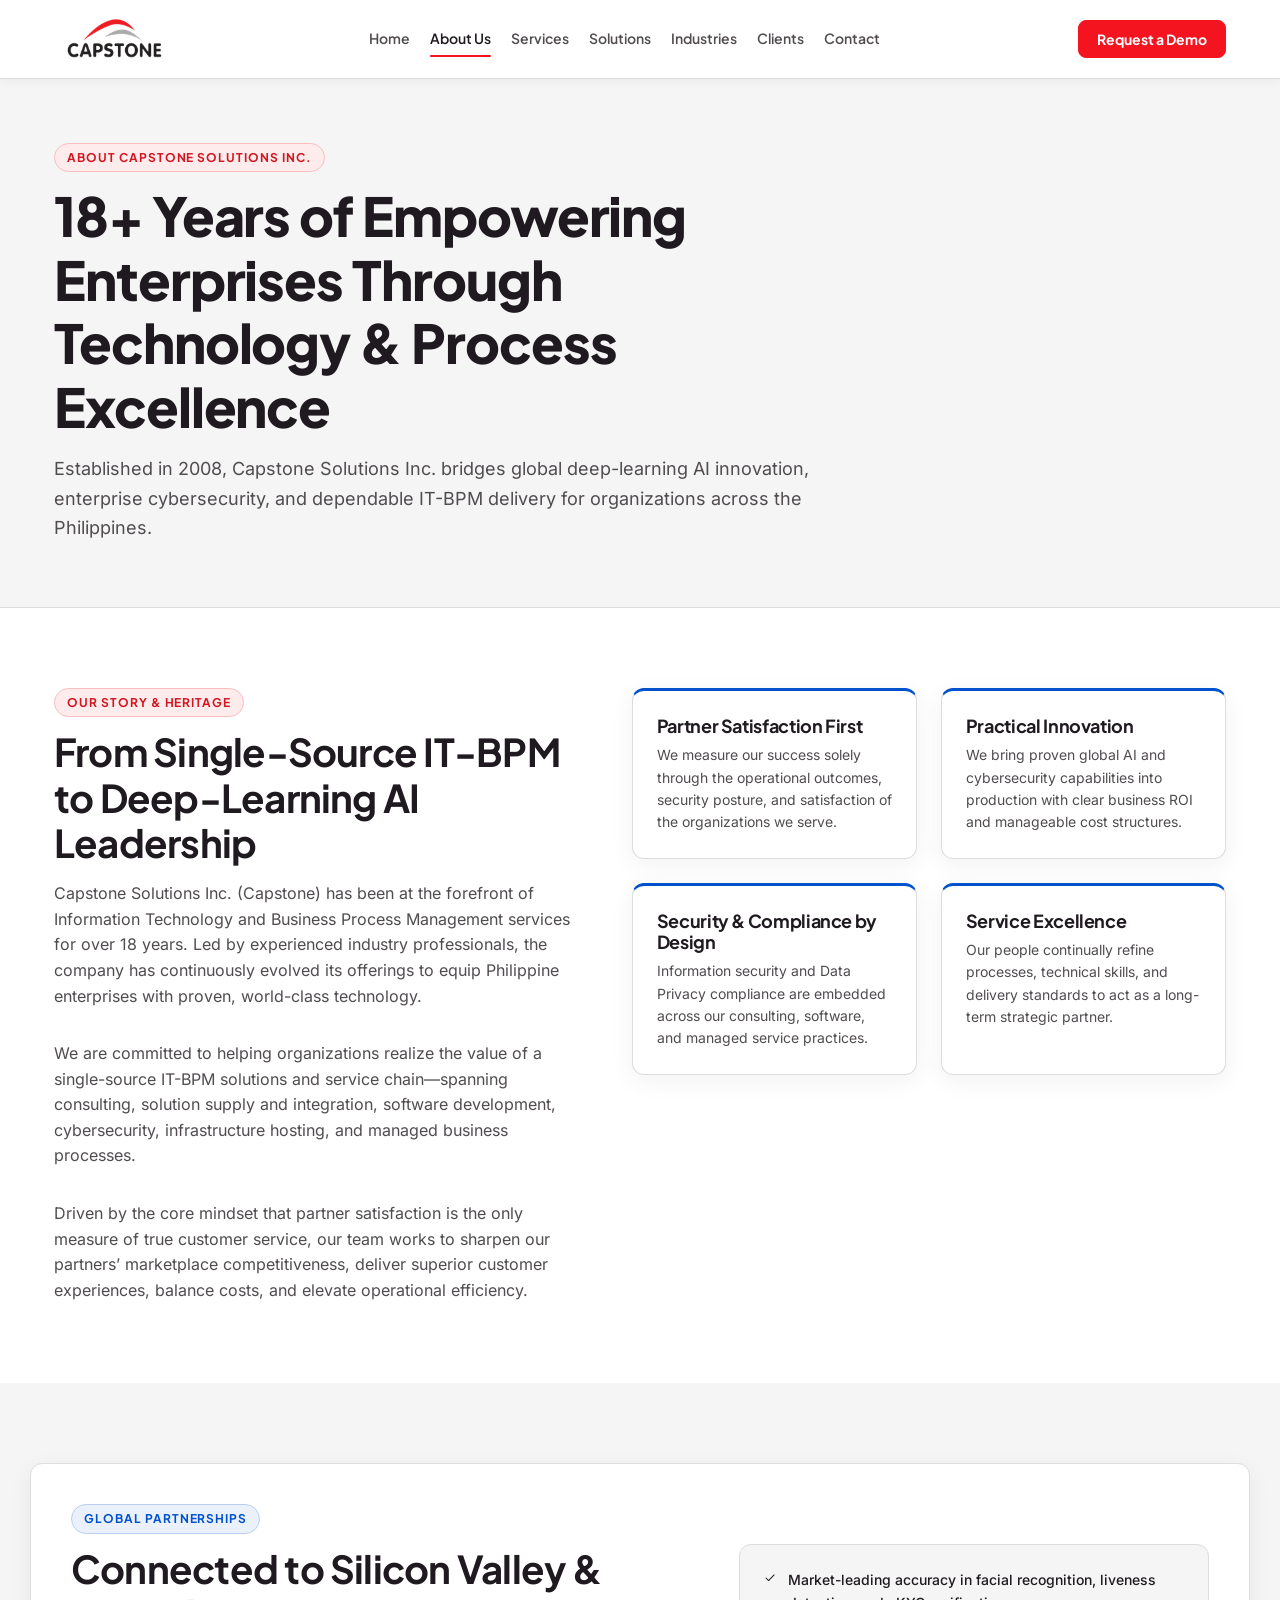
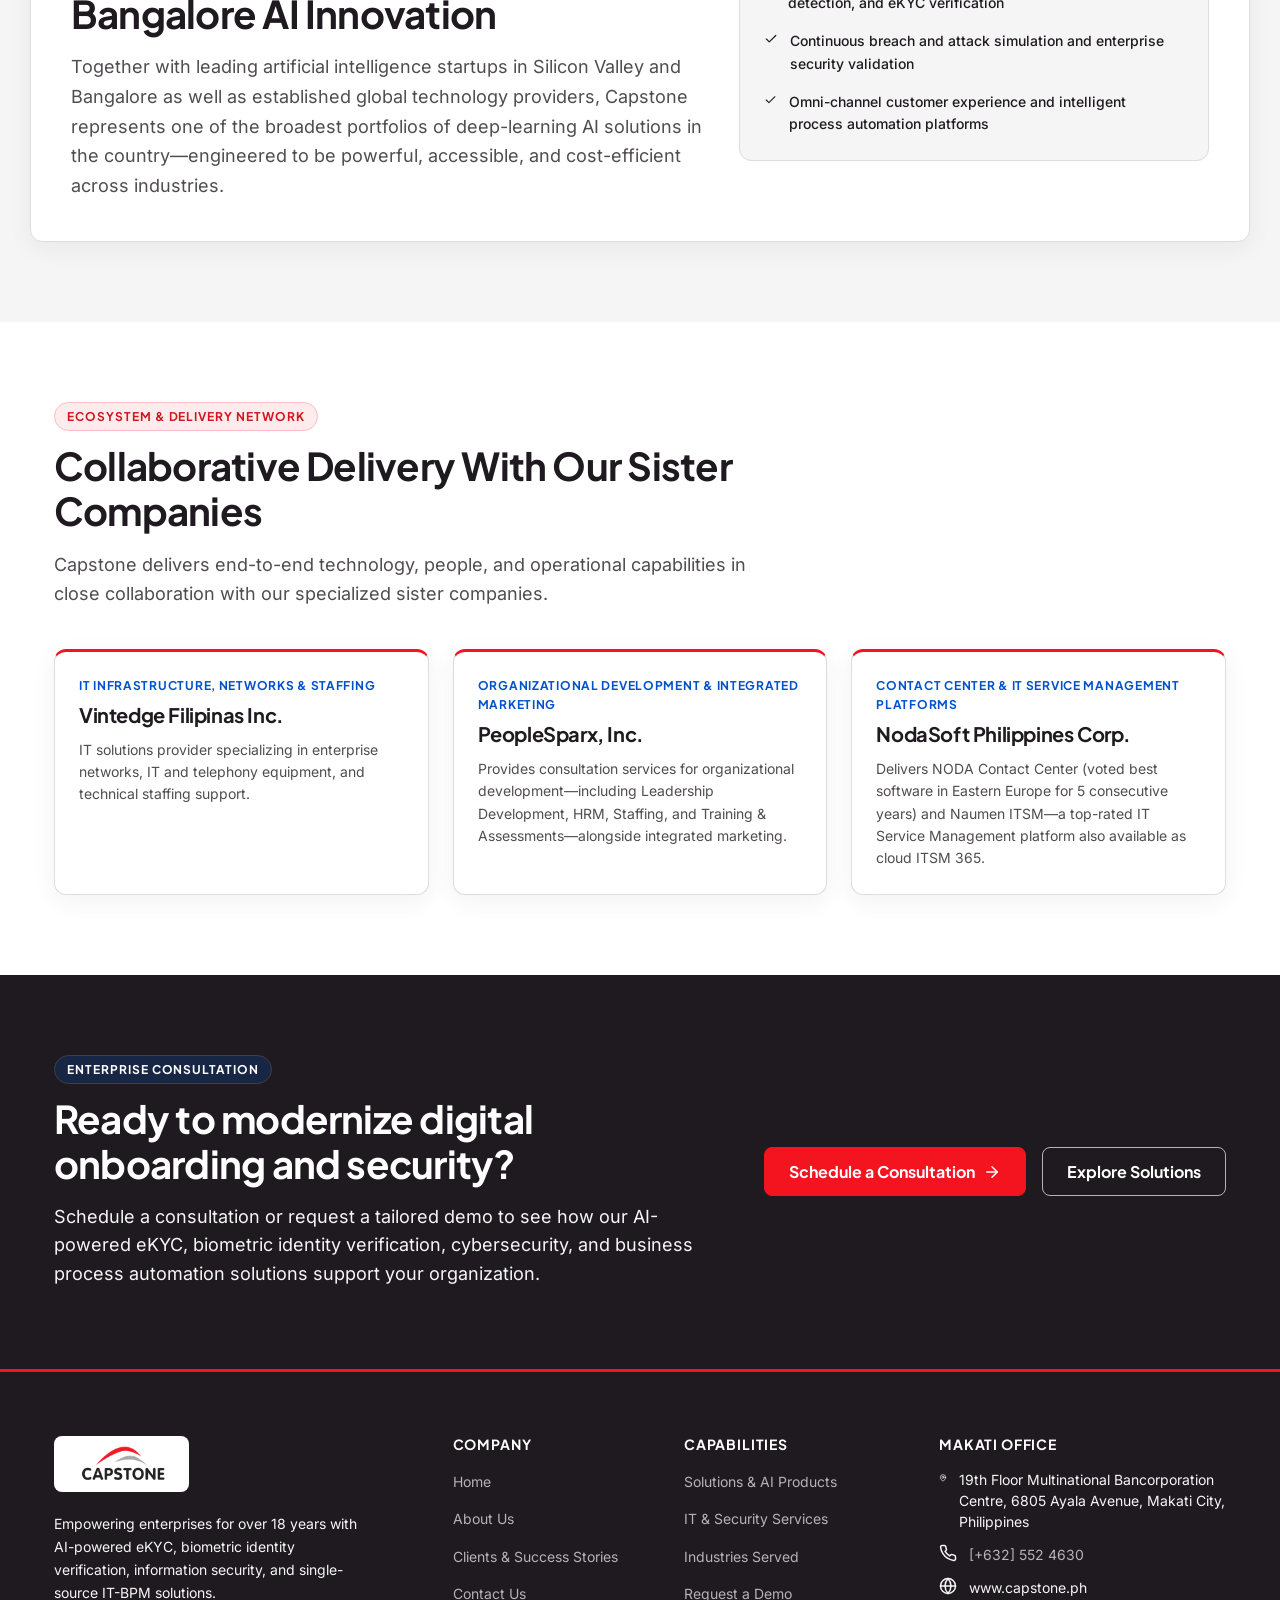
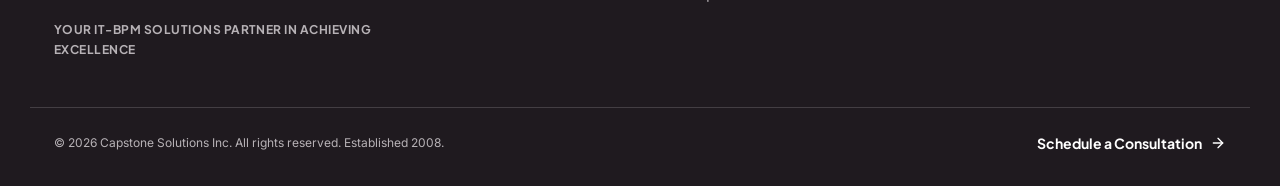
==== about/index.html @ 907134a8 "Deploy capstone.ph (2026-11-14 07:34:49 UTC)" ====
<!DOCTYPE html><html lang="en" data-astro-cid-37fxchfa> <head><meta charset="UTF-8"><meta name="viewport" content="width=device-width, initial-scale=1"><title>About Us | Capstone Solutions Inc.</title><meta name="description" content="Learn about Capstone Solutions Inc. — established in 2008, delivering AI-powered solutions, cybersecurity, and single-source IT-BPM services with our global and sister-company ecosystem."><link rel="canonical" href="https://capstone.ph/about/"><link rel="icon" type="image/svg+xml" href="/favicon.svg"><meta property="og:type" content="website"><meta property="og:site_name" content="Capstone Solutions Inc."><meta property="og:title" content="About Us | Capstone Solutions Inc."><meta property="og:description" content="Learn about Capstone Solutions Inc. — established in 2008, delivering AI-powered solutions, cybersecurity, and single-source IT-BPM services with our global and sister-company ecosystem."><meta property="og:url" content="https://capstone.ph/about/"><meta name="twitter:card" content="summary"><meta name="twitter:title" content="About Us | Capstone Solutions Inc."><meta name="twitter:description" content="Learn about Capstone Solutions Inc. — established in 2008, delivering AI-powered solutions, cybersecurity, and single-source IT-BPM services with our global and sister-company ecosystem."><link rel="stylesheet" href="/_astro/about.B1NL65CS.css">
<style>.page-header[data-astro-cid-wu5dj4rx]{padding-block:var(--space-12) var(--space-12);border-bottom:1px solid var(--color-border-subtle)}@media(min-width:1024px){.page-header[data-astro-cid-wu5dj4rx]{padding-block:var(--space-16)}}.page-header__inner[data-astro-cid-wu5dj4rx]{max-width:48rem}.page-header__title[data-astro-cid-wu5dj4rx]{font-size:var(--text-4xl);font-weight:800;margin-bottom:var(--space-4)}.page-header__subtitle[data-astro-cid-wu5dj4rx]{font-size:var(--text-lg);line-height:1.65;color:var(--color-text-secondary)}
.cta-banner__inner[data-astro-cid-3dyr47cn]{display:flex;flex-direction:column;gap:var(--space-8);align-items:flex-start;justify-content:space-between}@media(min-width:960px){.cta-banner__inner[data-astro-cid-3dyr47cn]{flex-direction:row;align-items:center}}.cta-banner__copy[data-astro-cid-3dyr47cn]{max-width:40rem}.cta-banner__desc[data-astro-cid-3dyr47cn]{font-size:var(--text-lg);line-height:1.6}.cta-banner__actions[data-astro-cid-3dyr47cn]{display:flex;flex-wrap:wrap;gap:var(--space-4);flex-shrink:0}
.story-grid[data-astro-cid-kh7btl4r]{display:grid;gap:var(--space-10);grid-template-columns:repeat(1,minmax(0,1fr));align-items:start}@media(min-width:1024px){.story-grid[data-astro-cid-kh7btl4r]{grid-template-columns:.95fr 1.05fr}}.story-paragraphs[data-astro-cid-kh7btl4r]{display:flex;flex-direction:column;gap:var(--space-4)}.value-title[data-astro-cid-kh7btl4r]{font-size:var(--text-lg);margin-bottom:var(--space-2)}.value-desc[data-astro-cid-kh7btl4r]{font-size:var(--text-sm)}.ecosystem-box[data-astro-cid-kh7btl4r]{display:grid;gap:var(--space-8);padding:var(--space-8);grid-template-columns:repeat(1,minmax(0,1fr));align-items:center}@media(min-width:960px){.ecosystem-box[data-astro-cid-kh7btl4r]{grid-template-columns:1.15fr .85fr;padding:var(--space-10)}}.ecosystem-list[data-astro-cid-kh7btl4r]{display:flex;flex-direction:column;gap:var(--space-4);background-color:var(--color-bg-section-alt);padding:var(--space-6);border-radius:var(--radius-lg);border:1px solid var(--color-border-subtle)}.ecosystem-list__item[data-astro-cid-kh7btl4r]{display:flex;align-items:flex-start;gap:var(--space-3);font-size:var(--text-sm);font-weight:500;color:var(--color-text-primary)}.ecosystem-list__icon[data-astro-cid-kh7btl4r]{flex-shrink:0;margin-top:2px;color:var(--color-accent-tech)}.sister-focus[data-astro-cid-kh7btl4r]{font-family:var(--font-display);font-size:var(--text-xs);font-weight:700;text-transform:uppercase;letter-spacing:.06em;color:var(--color-accent-tech);margin-bottom:var(--space-2)}.sister-name[data-astro-cid-kh7btl4r]{font-size:var(--text-xl);margin-bottom:var(--space-3)}.sister-desc[data-astro-cid-kh7btl4r]{font-size:var(--text-sm)}
</style></head> <body data-astro-cid-37fxchfa> <a href="#main-content" class="skip-link" data-astro-cid-37fxchfa>Skip to main content</a> <header class="site-header" data-astro-cid-3ef6ksr2> <div class="container site-header__inner" data-astro-cid-3ef6ksr2> <a href="/" class="site-header__brand" aria-label="Capstone Solutions Inc." data-astro-cid-3ef6ksr2> <img src="/_astro/capstone-logo.mWWDbuo2_Z1R6G24.webp" alt="Capstone Solutions Inc." loading="eager" data-astro-cid-3ef6ksr2="true" decoding="async" fetchpriority="auto" width="176" height="69" class="site-header__logo"> </a> <nav class="site-nav" aria-label="Primary navigation" data-astro-cid-3ef6ksr2> <ul class="site-nav__list" data-astro-cid-3ef6ksr2> <li data-astro-cid-3ef6ksr2> <a href="/" class="site-nav__link" data-astro-cid-3ef6ksr2> Home </a> </li><li data-astro-cid-3ef6ksr2> <a href="/about" class="site-nav__link is-active" aria-current="page" data-astro-cid-3ef6ksr2> About Us </a> </li><li data-astro-cid-3ef6ksr2> <a href="/services" class="site-nav__link" data-astro-cid-3ef6ksr2> Services </a> </li><li data-astro-cid-3ef6ksr2> <a href="/solutions" class="site-nav__link" data-astro-cid-3ef6ksr2> Solutions </a> </li><li data-astro-cid-3ef6ksr2> <a href="/industries" class="site-nav__link" data-astro-cid-3ef6ksr2> Industries </a> </li><li data-astro-cid-3ef6ksr2> <a href="/clients" class="site-nav__link" data-astro-cid-3ef6ksr2> Clients </a> </li><li data-astro-cid-3ef6ksr2> <a href="/contact" class="site-nav__link" data-astro-cid-3ef6ksr2> Contact </a> </li> </ul> </nav> <div class="site-header__actions" data-astro-cid-3ef6ksr2> <a href="/contact" class="btn btn--primary btn--sm" data-astro-cid-3ef6ksr2> Request a Demo </a> <button type="button" class="mobile-toggle" aria-label="Open navigation menu" aria-expanded="false" aria-controls="mobile-nav-drawer" data-mobile-toggle data-astro-cid-3ef6ksr2> <svg width="24" height="24" viewBox="0 0 24 24" fill="none" stroke="currentColor" stroke-width="2" stroke-linecap="round" stroke-linejoin="round" class aria-hidden="true">            <path d="M4 6h16"></path> <path d="M4 12h16"></path> <path d="M4 18h16"></path>   </svg> </button> </div> </div> <div id="mobile-nav-drawer" class="mobile-drawer" hidden data-mobile-drawer data-astro-cid-3ef6ksr2> <div class="container mobile-drawer__inner" data-astro-cid-3ef6ksr2> <nav aria-label="Mobile navigation" data-astro-cid-3ef6ksr2> <ul class="mobile-drawer__list" data-astro-cid-3ef6ksr2> <li data-astro-cid-3ef6ksr2> <a href="/" class="mobile-drawer__link" data-astro-cid-3ef6ksr2> Home </a> </li><li data-astro-cid-3ef6ksr2> <a href="/about" class="mobile-drawer__link is-active" aria-current="page" data-astro-cid-3ef6ksr2> About Us </a> </li><li data-astro-cid-3ef6ksr2> <a href="/services" class="mobile-drawer__link" data-astro-cid-3ef6ksr2> Services </a> </li><li data-astro-cid-3ef6ksr2> <a href="/solutions" class="mobile-drawer__link" data-astro-cid-3ef6ksr2> Solutions </a> </li><li data-astro-cid-3ef6ksr2> <a href="/industries" class="mobile-drawer__link" data-astro-cid-3ef6ksr2> Industries </a> </li><li data-astro-cid-3ef6ksr2> <a href="/clients" class="mobile-drawer__link" data-astro-cid-3ef6ksr2> Clients </a> </li><li data-astro-cid-3ef6ksr2> <a href="/contact" class="mobile-drawer__link" data-astro-cid-3ef6ksr2> Contact </a> </li> </ul> </nav> <div class="mobile-drawer__cta" data-astro-cid-3ef6ksr2> <a href="/contact" class="btn btn--primary" data-astro-cid-3ef6ksr2> Schedule a Consultation </a> </div> </div> </div> </header> <script type="module">const e=document.querySelector("[data-mobile-toggle]"),t=document.querySelector("[data-mobile-drawer]");if(e instanceof HTMLButtonElement&&t instanceof HTMLElement){const a=()=>{t.hidden=!0,e.setAttribute("aria-expanded","false"),e.setAttribute("aria-label","Open navigation menu")};e.addEventListener("click",()=>{e.getAttribute("aria-expanded")==="true"?a():(t.hidden=!1,e.setAttribute("aria-expanded","true"),e.setAttribute("aria-label","Close navigation menu"))}),document.addEventListener("keydown",n=>{n.key==="Escape"&&e.getAttribute("aria-expanded")==="true"&&(a(),e.focus())})}</script>  <main id="main-content" data-astro-cid-37fxchfa>  <section class="page-header section--alt" data-astro-cid-wu5dj4rx> <div class="container" data-astro-cid-wu5dj4rx> <div class="page-header__inner" data-astro-cid-wu5dj4rx> <span class="eyebrow eyebrow--brand" data-astro-cid-wu5dj4rx> About Capstone Solutions Inc. </span> <h1 class="page-header__title" data-astro-cid-wu5dj4rx>18+ Years of Empowering Enterprises Through Technology &amp; Process Excellence</h1> <p class="page-header__subtitle" data-astro-cid-wu5dj4rx>Established in 2008, Capstone Solutions Inc. bridges global deep-learning AI innovation, enterprise cybersecurity, and dependable IT-BPM delivery for organizations across the Philippines.</p> </div> </div> </section>  <section class="section" data-astro-cid-kh7btl4r> <div class="container story-grid" data-astro-cid-kh7btl4r> <div data-astro-cid-kh7btl4r> <span class="eyebrow eyebrow--brand" data-astro-cid-kh7btl4r>Our Story &amp; Heritage</span> <h2 class="section-title" data-astro-cid-kh7btl4r>From Single-Source IT-BPM to Deep-Learning AI Leadership</h2> <div class="story-paragraphs" data-astro-cid-kh7btl4r> <p data-astro-cid-kh7btl4r>Capstone Solutions Inc. (Capstone) has been at the forefront of Information Technology and Business Process Management services for over 18 years. Led by experienced industry professionals, the company has continuously evolved its offerings to equip Philippine enterprises with proven, world-class technology.</p><p data-astro-cid-kh7btl4r>We are committed to helping organizations realize the value of a single-source IT-BPM solutions and service chain—spanning consulting, solution supply and integration, software development, cybersecurity, infrastructure hosting, and managed business processes.</p><p data-astro-cid-kh7btl4r>Driven by the core mindset that partner satisfaction is the only measure of true customer service, our team works to sharpen our partners’ marketplace competitiveness, deliver superior customer experiences, balance costs, and elevate operational efficiency.</p> </div> </div> <div class="grid grid--2" data-astro-cid-kh7btl4r> <article class="card card--accent-tech" data-astro-cid-kh7btl4r> <h3 class="value-title" data-astro-cid-kh7btl4r>Partner Satisfaction First</h3> <p class="value-desc" data-astro-cid-kh7btl4r>We measure our success solely through the operational outcomes, security posture, and satisfaction of the organizations we serve.</p> </article><article class="card card--accent-tech" data-astro-cid-kh7btl4r> <h3 class="value-title" data-astro-cid-kh7btl4r>Practical Innovation</h3> <p class="value-desc" data-astro-cid-kh7btl4r>We bring proven global AI and cybersecurity capabilities into production with clear business ROI and manageable cost structures.</p> </article><article class="card card--accent-tech" data-astro-cid-kh7btl4r> <h3 class="value-title" data-astro-cid-kh7btl4r>Security &amp; Compliance by Design</h3> <p class="value-desc" data-astro-cid-kh7btl4r>Information security and Data Privacy compliance are embedded across our consulting, software, and managed service practices.</p> </article><article class="card card--accent-tech" data-astro-cid-kh7btl4r> <h3 class="value-title" data-astro-cid-kh7btl4r>Service Excellence</h3> <p class="value-desc" data-astro-cid-kh7btl4r>Our people continually refine processes, technical skills, and delivery standards to act as a long-term strategic partner.</p> </article> </div> </div> </section> <section class="section section--alt" data-astro-cid-kh7btl4r> <div class="container ecosystem-box card" data-astro-cid-kh7btl4r> <div data-astro-cid-kh7btl4r> <span class="eyebrow eyebrow--tech" data-astro-cid-kh7btl4r>Global Partnerships</span> <h2 class="section-title" data-astro-cid-kh7btl4r>Connected to Silicon Valley &amp; Bangalore AI Innovation</h2> <p class="section-subtitle" data-astro-cid-kh7btl4r>Together with leading artificial intelligence startups in Silicon Valley and Bangalore as well as established global technology providers, Capstone represents one of the broadest portfolios of deep-learning AI solutions in the country—engineered to be powerful, accessible, and cost-efficient across industries.</p> </div> <ul class="ecosystem-list" data-astro-cid-kh7btl4r> <li class="ecosystem-list__item" data-astro-cid-kh7btl4r> <svg width="18" height="18" viewBox="0 0 24 24" fill="none" stroke="currentColor" stroke-width="2" stroke-linecap="round" stroke-linejoin="round" class="ecosystem-list__icon" aria-hidden="true">     <path d="M20 6 9 17l-5-5"></path>        </svg> <span data-astro-cid-kh7btl4r>Market-leading accuracy in facial recognition, liveness detection, and eKYC verification</span> </li><li class="ecosystem-list__item" data-astro-cid-kh7btl4r> <svg width="18" height="18" viewBox="0 0 24 24" fill="none" stroke="currentColor" stroke-width="2" stroke-linecap="round" stroke-linejoin="round" class="ecosystem-list__icon" aria-hidden="true">     <path d="M20 6 9 17l-5-5"></path>        </svg> <span data-astro-cid-kh7btl4r>Continuous breach and attack simulation and enterprise security validation</span> </li><li class="ecosystem-list__item" data-astro-cid-kh7btl4r> <svg width="18" height="18" viewBox="0 0 24 24" fill="none" stroke="currentColor" stroke-width="2" stroke-linecap="round" stroke-linejoin="round" class="ecosystem-list__icon" aria-hidden="true">     <path d="M20 6 9 17l-5-5"></path>        </svg> <span data-astro-cid-kh7btl4r>Omni-channel customer experience and intelligent process automation platforms</span> </li> </ul> </div> </section> <section class="section" data-astro-cid-kh7btl4r> <div class="container" data-astro-cid-kh7btl4r> <div class="section-header" data-astro-cid-kh7btl4r> <span class="eyebrow eyebrow--brand" data-astro-cid-kh7btl4r>Ecosystem &amp; Delivery Network</span> <h2 class="section-title" data-astro-cid-kh7btl4r>Collaborative Delivery With Our Sister Companies</h2> <p class="section-subtitle" data-astro-cid-kh7btl4r>Capstone delivers end-to-end technology, people, and operational capabilities in close collaboration with our specialized sister companies.</p> </div> <div class="grid grid--3" data-astro-cid-kh7btl4r> <article class="card card--accent-brand" data-astro-cid-kh7btl4r> <p class="sister-focus" data-astro-cid-kh7btl4r>IT Infrastructure, Networks &amp; Staffing</p> <h3 class="sister-name" data-astro-cid-kh7btl4r>Vintedge Filipinas Inc.</h3> <p class="sister-desc" data-astro-cid-kh7btl4r>IT solutions provider specializing in enterprise networks, IT and telephony equipment, and technical staffing support.</p> </article><article class="card card--accent-brand" data-astro-cid-kh7btl4r> <p class="sister-focus" data-astro-cid-kh7btl4r>Organizational Development &amp; Integrated Marketing</p> <h3 class="sister-name" data-astro-cid-kh7btl4r>PeopleSparx, Inc.</h3> <p class="sister-desc" data-astro-cid-kh7btl4r>Provides consultation services for organizational development—including Leadership Development, HRM, Staffing, and Training &amp; Assessments—alongside integrated marketing.</p> </article><article class="card card--accent-brand" data-astro-cid-kh7btl4r> <p class="sister-focus" data-astro-cid-kh7btl4r>Contact Center &amp; IT Service Management Platforms</p> <h3 class="sister-name" data-astro-cid-kh7btl4r>NodaSoft Philippines Corp.</h3> <p class="sister-desc" data-astro-cid-kh7btl4r>Delivers NODA Contact Center (voted best software in Eastern Europe for 5 consecutive years) and Naumen ITSM—a top-rated IT Service Management platform also available as cloud ITSM 365.</p> </article> </div> </div> </section> <section class="section section--dark cta-banner" data-astro-cid-3dyr47cn> <div class="container cta-banner__inner" data-astro-cid-3dyr47cn> <div class="cta-banner__copy" data-astro-cid-3dyr47cn> <span class="eyebrow eyebrow--dark" data-astro-cid-3dyr47cn>Enterprise Consultation</span> <h2 class="section-title" data-astro-cid-3dyr47cn>Ready to modernize digital onboarding and security?</h2> <p class="cta-banner__desc" data-astro-cid-3dyr47cn>Schedule a consultation or request a tailored demo to see how our AI-powered eKYC, biometric identity verification, cybersecurity, and business process automation solutions support your organization.</p> </div> <div class="cta-banner__actions" data-astro-cid-3dyr47cn> <a href="/contact" class="btn btn--primary" data-astro-cid-3dyr47cn> Schedule a Consultation <svg width="18" height="18" viewBox="0 0 24 24" fill="none" stroke="currentColor" stroke-width="2" stroke-linecap="round" stroke-linejoin="round" class aria-hidden="true">       <path d="M5 12h14"></path> <path d="m12 5 7 7-7 7"></path>        </svg> </a> <a href="/solutions" class="btn btn--ghost-light" data-astro-cid-3dyr47cn> Explore Solutions </a> </div> </div> </section>   </main> <footer class="site-footer section--dark" data-astro-cid-sz7xmlte> <div class="container site-footer__grid" data-astro-cid-sz7xmlte> <div class="site-footer__brand-col" data-astro-cid-sz7xmlte> <a href="/" class="site-footer__logo-pill" aria-label="Capstone Solutions Inc." data-astro-cid-sz7xmlte> <img src="/_astro/capstone-logo.mWWDbuo2_18FJ9M.webp" alt="Capstone Solutions Inc." data-astro-cid-sz7xmlte="true" loading="lazy" decoding="async" fetchpriority="auto" width="160" height="62" class="site-footer__logo"> </a> <p class="site-footer__summary" data-astro-cid-sz7xmlte>Empowering enterprises for over 18 years with AI-powered eKYC, biometric identity verification, information security, and single-source IT-BPM solutions.</p> <p class="site-footer__tagline" data-astro-cid-sz7xmlte>Your IT-BPM Solutions Partner in Achieving Excellence</p> </div> <div class="site-footer__col" data-astro-cid-sz7xmlte> <h2 class="site-footer__heading" data-astro-cid-sz7xmlte>Company</h2> <ul class="site-footer__links" data-astro-cid-sz7xmlte> <li data-astro-cid-sz7xmlte> <a href="/" class="site-footer__link" data-astro-cid-sz7xmlte> Home </a> </li><li data-astro-cid-sz7xmlte> <a href="/about" class="site-footer__link" data-astro-cid-sz7xmlte> About Us </a> </li><li data-astro-cid-sz7xmlte> <a href="/clients" class="site-footer__link" data-astro-cid-sz7xmlte> Clients &amp; Success Stories </a> </li><li data-astro-cid-sz7xmlte> <a href="/contact" class="site-footer__link" data-astro-cid-sz7xmlte> Contact Us </a> </li> </ul> </div><div class="site-footer__col" data-astro-cid-sz7xmlte> <h2 class="site-footer__heading" data-astro-cid-sz7xmlte>Capabilities</h2> <ul class="site-footer__links" data-astro-cid-sz7xmlte> <li data-astro-cid-sz7xmlte> <a href="/solutions" class="site-footer__link" data-astro-cid-sz7xmlte> Solutions &amp; AI Products </a> </li><li data-astro-cid-sz7xmlte> <a href="/services" class="site-footer__link" data-astro-cid-sz7xmlte> IT &amp; Security Services </a> </li><li data-astro-cid-sz7xmlte> <a href="/industries" class="site-footer__link" data-astro-cid-sz7xmlte> Industries Served </a> </li><li data-astro-cid-sz7xmlte> <a href="/contact" class="site-footer__link" data-astro-cid-sz7xmlte> Request a Demo </a> </li> </ul> </div> <div class="site-footer__col" data-astro-cid-sz7xmlte> <h2 class="site-footer__heading" data-astro-cid-sz7xmlte>Makati Office</h2> <ul class="site-footer__contact" data-astro-cid-sz7xmlte> <li class="site-footer__contact-item" data-astro-cid-sz7xmlte> <svg width="18" height="18" viewBox="0 0 24 24" fill="none" stroke="currentColor" stroke-width="2" stroke-linecap="round" stroke-linejoin="round" class="site-footer__icon" aria-hidden="true">         <path d="M20 10c0 6-8 12-8 12s-8-6-8-12a8 8 0 0 1 16 0z"></path> <circle cx="12" cy="10" r="3"></circle>      </svg> <span data-astro-cid-sz7xmlte>19th Floor Multinational Bancorporation Centre, 6805 Ayala Avenue, Makati City, Philippines</span> </li> <li class="site-footer__contact-item" data-astro-cid-sz7xmlte> <svg width="18" height="18" viewBox="0 0 24 24" fill="none" stroke="currentColor" stroke-width="2" stroke-linecap="round" stroke-linejoin="round" class="site-footer__icon" aria-hidden="true">       <path d="M22 16.92v3a2 2 0 0 1-2.18 2 19.79 19.79 0 0 1-8.63-3.07 19.5 19.5 0 0 1-6-6 19.79 19.79 0 0 1-3.07-8.67A2 2 0 0 1 4.11 2h3a2 2 0 0 1 2 1.72c.127.96.361 1.903.7 2.81a2 2 0 0 1-.45 2.11L8.09 9.91a16 16 0 0 0 6 6l1.27-1.27a2 2 0 0 1 2.11-.45c.907.339 1.85.573 2.81.7A2 2 0 0 1 22 16.92z"></path>      </svg> <a href="tel:+6325524630" class="site-footer__link" data-astro-cid-sz7xmlte> [+632] 552 4630 </a> </li> <li class="site-footer__contact-item" data-astro-cid-sz7xmlte> <svg width="18" height="18" viewBox="0 0 24 24" fill="none" stroke="currentColor" stroke-width="2" stroke-linecap="round" stroke-linejoin="round" class="site-footer__icon" aria-hidden="true">          <circle cx="12" cy="12" r="10"></circle> <path d="M2 12h20"></path> <path d="M12 2a15.3 15.3 0 0 1 4 10 15.3 15.3 0 0 1-4 10 15.3 15.3 0 0 1-4-10 15.3 15.3 0 0 1 4-10z"></path>     </svg> <span data-astro-cid-sz7xmlte>www.capstone.ph</span> </li> </ul> </div> </div> <div class="container site-footer__bottom" data-astro-cid-sz7xmlte> <p class="site-footer__copyright" data-astro-cid-sz7xmlte>
&copy; 2026 Capstone Solutions Inc. All rights reserved. Established 2008.
</p> <a href="/contact" class="site-footer__cta-link" data-astro-cid-sz7xmlte> Schedule a Consultation <svg width="16" height="16" viewBox="0 0 24 24" fill="none" stroke="currentColor" stroke-width="2" stroke-linecap="round" stroke-linejoin="round" class aria-hidden="true">       <path d="M5 12h14"></path> <path d="m12 5 7 7-7 7"></path>        </svg> </a> </div> </footer>  </body></html>
---- _astro/about.B1NL65CS.css ----
@font-face{font-family:Plus Jakarta Sans;font-style:normal;font-display:swap;font-weight:600;src:url([data-uri]) format("woff2"),url([data-uri]) format("woff");unicode-range:U+0460-052F,U+1C80-1C8A,U+20B4,U+2DE0-2DFF,U+A640-A69F,U+FE2E-FE2F}@font-face{font-family:Plus Jakarta Sans;font-style:normal;font-display:swap;font-weight:600;src:url(/_astro/plus-jakarta-sans-vietnamese-600-normal.Y4VTTRme.woff2) format("woff2"),url(/_astro/plus-jakarta-sans-vietnamese-600-normal.5YsyKbU1.woff) format("woff");unicode-range:U+0102-0103,U+0110-0111,U+0128-0129,U+0168-0169,U+01A0-01A1,U+01AF-01B0,U+0300-0301,U+0303-0304,U+0308-0309,U+0323,U+0329,U+1EA0-1EF9,U+20AB}@font-face{font-family:Plus Jakarta Sans;font-style:normal;font-display:swap;font-weight:600;src:url(/_astro/plus-jakarta-sans-latin-ext-600-normal.DQgPU_Cg.woff2) format("woff2"),url(/_astro/plus-jakarta-sans-latin-ext-600-normal.B0WRRYJ1.woff) format("woff");unicode-range:U+0100-02BA,U+02BD-02C5,U+02C7-02CC,U+02CE-02D7,U+02DD-02FF,U+0304,U+0308,U+0329,U+1D00-1DBF,U+1E00-1E9F,U+1EF2-1EFF,U+2020,U+20A0-20AB,U+20AD-20C0,U+2113,U+2C60-2C7F,U+A720-A7FF}@font-face{font-family:Plus Jakarta Sans;font-style:normal;font-display:swap;font-weight:600;src:url(/_astro/plus-jakarta-sans-latin-600-normal.DLTa1BUW.woff2) format("woff2"),url(/_astro/plus-jakarta-sans-latin-600-normal.BR_Ojra4.woff) format("woff");unicode-range:U+0000-00FF,U+0131,U+0152-0153,U+02BB-02BC,U+02C6,U+02DA,U+02DC,U+0304,U+0308,U+0329,U+2000-206F,U+20AC,U+2122,U+2191,U+2193,U+2212,U+2215,U+FEFF,U+FFFD}@font-face{font-family:Plus Jakarta Sans;font-style:normal;font-display:swap;font-weight:700;src:url([data-uri]) format("woff2"),url([data-uri]) format("woff");unicode-range:U+0460-052F,U+1C80-1C8A,U+20B4,U+2DE0-2DFF,U+A640-A69F,U+FE2E-FE2F}@font-face{font-family:Plus Jakarta Sans;font-style:normal;font-display:swap;font-weight:700;src:url(/_astro/plus-jakarta-sans-vietnamese-700-normal.CV6qDkkj.woff2) format("woff2"),url(/_astro/plus-jakarta-sans-vietnamese-700-normal.BCh_uG_5.woff) format("woff");unicode-range:U+0102-0103,U+0110-0111,U+0128-0129,U+0168-0169,U+01A0-01A1,U+01AF-01B0,U+0300-0301,U+0303-0304,U+0308-0309,U+0323,U+0329,U+1EA0-1EF9,U+20AB}@font-face{font-family:Plus Jakarta Sans;font-style:normal;font-display:swap;font-weight:700;src:url(/_astro/plus-jakarta-sans-latin-ext-700-normal.BajbvANd.woff2) format("woff2"),url(/_astro/plus-jakarta-sans-latin-ext-700-normal.8-d-IyIQ.woff) format("woff");unicode-range:U+0100-02BA,U+02BD-02C5,U+02C7-02CC,U+02CE-02D7,U+02DD-02FF,U+0304,U+0308,U+0329,U+1D00-1DBF,U+1E00-1E9F,U+1EF2-1EFF,U+2020,U+20A0-20AB,U+20AD-20C0,U+2113,U+2C60-2C7F,U+A720-A7FF}@font-face{font-family:Plus Jakarta Sans;font-style:normal;font-display:swap;font-weight:700;src:url(/_astro/plus-jakarta-sans-latin-700-normal.CfpNZvy6.woff2) format("woff2"),url(/_astro/plus-jakarta-sans-latin-700-normal.DqEcQeE5.woff) format("woff");unicode-range:U+0000-00FF,U+0131,U+0152-0153,U+02BB-02BC,U+02C6,U+02DA,U+02DC,U+0304,U+0308,U+0329,U+2000-206F,U+20AC,U+2122,U+2191,U+2193,U+2212,U+2215,U+FEFF,U+FFFD}@font-face{font-family:Plus Jakarta Sans;font-style:normal;font-display:swap;font-weight:800;src:url([data-uri]) format("woff2"),url([data-uri]) format("woff");unicode-range:U+0460-052F,U+1C80-1C8A,U+20B4,U+2DE0-2DFF,U+A640-A69F,U+FE2E-FE2F}@font-face{font-family:Plus Jakarta Sans;font-style:normal;font-display:swap;font-weight:800;src:url(/_astro/plus-jakarta-sans-vietnamese-800-normal.CxbopLd3.woff2) format("woff2"),url(/_astro/plus-jakarta-sans-vietnamese-800-normal.BkoGl_sr.woff) format("woff");unicode-range:U+0102-0103,U+0110-0111,U+0128-0129,U+0168-0169,U+01A0-01A1,U+01AF-01B0,U+0300-0301,U+0303-0304,U+0308-0309,U+0323,U+0329,U+1EA0-1EF9,U+20AB}@font-face{font-family:Plus Jakarta Sans;font-style:normal;font-display:swap;font-weight:800;src:url(/_astro/plus-jakarta-sans-latin-ext-800-normal.B6BjB2Ju.woff2) format("woff2"),url(/_astro/plus-jakarta-sans-latin-ext-800-normal.BPkb-LBK.woff) format("woff");unicode-range:U+0100-02BA,U+02BD-02C5,U+02C7-02CC,U+02CE-02D7,U+02DD-02FF,U+0304,U+0308,U+0329,U+1D00-1DBF,U+1E00-1E9F,U+1EF2-1EFF,U+2020,U+20A0-20AB,U+20AD-20C0,U+2113,U+2C60-2C7F,U+A720-A7FF}@font-face{font-family:Plus Jakarta Sans;font-style:normal;font-display:swap;font-weight:800;src:url(/_astro/plus-jakarta-sans-latin-800-normal.CusIZhrK.woff2) format("woff2"),url(/_astro/plus-jakarta-sans-latin-800-normal.BRNHt2w0.woff) format("woff");unicode-range:U+0000-00FF,U+0131,U+0152-0153,U+02BB-02BC,U+02C6,U+02DA,U+02DC,U+0304,U+0308,U+0329,U+2000-206F,U+20AC,U+2122,U+2191,U+2193,U+2212,U+2215,U+FEFF,U+FFFD}@font-face{font-family:Inter;font-style:normal;font-display:swap;font-weight:400;src:url(/_astro/inter-cyrillic-ext-400-normal.BQZuk6qB.woff2) format("woff2"),url(/_astro/inter-cyrillic-ext-400-normal.DQukG94-.woff) format("woff");unicode-range:U+0460-052F,U+1C80-1C8A,U+20B4,U+2DE0-2DFF,U+A640-A69F,U+FE2E-FE2F}@font-face{font-family:Inter;font-style:normal;font-display:swap;font-weight:400;src:url(/_astro/inter-cyrillic-400-normal.obahsSVq.woff2) format("woff2"),url(/_astro/inter-cyrillic-400-normal.HOLc17fK.woff) format("woff");unicode-range:U+0301,U+0400-045F,U+0490-0491,U+04B0-04B1,U+2116}@font-face{font-family:Inter;font-style:normal;font-display:swap;font-weight:400;src:url(/_astro/inter-greek-ext-400-normal.DGGRlc-M.woff2) format("woff2"),url(/_astro/inter-greek-ext-400-normal.KugGGMne.woff) format("woff");unicode-range:U+1F00-1FFF}@font-face{font-family:Inter;font-style:normal;font-display:swap;font-weight:400;src:url(/_astro/inter-greek-400-normal.B4URO6DV.woff2) format("woff2"),url(/_astro/inter-greek-400-normal.q2sYcFCs.woff) format("woff");unicode-range:U+0370-0377,U+037A-037F,U+0384-038A,U+038C,U+038E-03A1,U+03A3-03FF}@font-face{font-family:Inter;font-style:normal;font-display:swap;font-weight:400;src:url(/_astro/inter-vietnamese-400-normal.DMkecbls.woff2) format("woff2"),url(/_astro/inter-vietnamese-400-normal.Bbgyi5SW.woff) format("woff");unicode-range:U+0102-0103,U+0110-0111,U+0128-0129,U+0168-0169,U+01A0-01A1,U+01AF-01B0,U+0300-0301,U+0303-0304,U+0308-0309,U+0323,U+0329,U+1EA0-1EF9,U+20AB}@font-face{font-family:Inter;font-style:normal;font-display:swap;font-weight:400;src:url(/_astro/inter-latin-ext-400-normal.C1nco2VV.woff2) format("woff2"),url(/_astro/inter-latin-ext-400-normal.77YHD8bZ.woff) format("woff");unicode-range:U+0100-02BA,U+02BD-02C5,U+02C7-02CC,U+02CE-02D7,U+02DD-02FF,U+0304,U+0308,U+0329,U+1D00-1DBF,U+1E00-1E9F,U+1EF2-1EFF,U+2020,U+20A0-20AB,U+20AD-20C0,U+2113,U+2C60-2C7F,U+A720-A7FF}@font-face{font-family:Inter;font-style:normal;font-display:swap;font-weight:400;src:url(/_astro/inter-latin-400-normal.C38fXH4l.woff2) format("woff2"),url(/_astro/inter-latin-400-normal.CyCys3Eg.woff) format("woff");unicode-range:U+0000-00FF,U+0131,U+0152-0153,U+02BB-02BC,U+02C6,U+02DA,U+02DC,U+0304,U+0308,U+0329,U+2000-206F,U+20AC,U+2122,U+2191,U+2193,U+2212,U+2215,U+FEFF,U+FFFD}@font-face{font-family:Inter;font-style:normal;font-display:swap;font-weight:500;src:url(/_astro/inter-cyrillic-ext-500-normal.B0yAr1jD.woff2) format("woff2"),url(/_astro/inter-cyrillic-ext-500-normal.BmqWE9Dz.woff) format("woff");unicode-range:U+0460-052F,U+1C80-1C8A,U+20B4,U+2DE0-2DFF,U+A640-A69F,U+FE2E-FE2F}@font-face{font-family:Inter;font-style:normal;font-display:swap;font-weight:500;src:url(/_astro/inter-cyrillic-500-normal.BasfLYem.woff2) format("woff2"),url(/_astro/inter-cyrillic-500-normal.CxZf_p3X.woff) format("woff");unicode-range:U+0301,U+0400-045F,U+0490-0491,U+04B0-04B1,U+2116}@font-face{font-family:Inter;font-style:normal;font-display:swap;font-weight:500;src:url(/_astro/inter-greek-ext-500-normal.C4iEst2y.woff2) format("woff2"),url(/_astro/inter-greek-ext-500-normal.2j5mBUwD.woff) format("woff");unicode-range:U+1F00-1FFF}@font-face{font-family:Inter;font-style:normal;font-display:swap;font-weight:500;src:url(/_astro/inter-greek-500-normal.BIZE56-Y.woff2) format("woff2"),url(/_astro/inter-greek-500-normal.Xzm54t5V.woff) format("woff");unicode-range:U+0370-0377,U+037A-037F,U+0384-038A,U+038C,U+038E-03A1,U+03A3-03FF}@font-face{font-family:Inter;font-style:normal;font-display:swap;font-weight:500;src:url(/_astro/inter-vietnamese-500-normal.DOriooB6.woff2) format("woff2"),url(/_astro/inter-vietnamese-500-normal.mJboJaSs.woff) format("woff");unicode-range:U+0102-0103,U+0110-0111,U+0128-0129,U+0168-0169,U+01A0-01A1,U+01AF-01B0,U+0300-0301,U+0303-0304,U+0308-0309,U+0323,U+0329,U+1EA0-1EF9,U+20AB}@font-face{font-family:Inter;font-style:normal;font-display:swap;font-weight:500;src:url(/_astro/inter-latin-ext-500-normal.CV4jyFjo.woff2) format("woff2"),url(/_astro/inter-latin-ext-500-normal.BxGbmqWO.woff) format("woff");unicode-range:U+0100-02BA,U+02BD-02C5,U+02C7-02CC,U+02CE-02D7,U+02DD-02FF,U+0304,U+0308,U+0329,U+1D00-1DBF,U+1E00-1E9F,U+1EF2-1EFF,U+2020,U+20A0-20AB,U+20AD-20C0,U+2113,U+2C60-2C7F,U+A720-A7FF}@font-face{font-family:Inter;font-style:normal;font-display:swap;font-weight:500;src:url(/_astro/inter-latin-500-normal.Cerq10X2.woff2) format("woff2"),url(/_astro/inter-latin-500-normal.BL9OpVg8.woff) format("woff");unicode-range:U+0000-00FF,U+0131,U+0152-0153,U+02BB-02BC,U+02C6,U+02DA,U+02DC,U+0304,U+0308,U+0329,U+2000-206F,U+20AC,U+2122,U+2191,U+2193,U+2212,U+2215,U+FEFF,U+FFFD}@font-face{font-family:Inter;font-style:normal;font-display:swap;font-weight:600;src:url(/_astro/inter-cyrillic-ext-600-normal.Dfes3d0z.woff2) format("woff2"),url(/_astro/inter-cyrillic-ext-600-normal.Bcila6Z-.woff) format("woff");unicode-range:U+0460-052F,U+1C80-1C8A,U+20B4,U+2DE0-2DFF,U+A640-A69F,U+FE2E-FE2F}@font-face{font-family:Inter;font-style:normal;font-display:swap;font-weight:600;src:url(/_astro/inter-cyrillic-600-normal.CWCymEST.woff2) format("woff2"),url(/_astro/inter-cyrillic-600-normal.4D_pXhcN.woff) format("woff");unicode-range:U+0301,U+0400-045F,U+0490-0491,U+04B0-04B1,U+2116}@font-face{font-family:Inter;font-style:normal;font-display:swap;font-weight:600;src:url(/_astro/inter-greek-ext-600-normal.DRtmH8MT.woff2) format("woff2"),url(/_astro/inter-greek-ext-600-normal.B8X0CLgF.woff) format("woff");unicode-range:U+1F00-1FFF}@font-face{font-family:Inter;font-style:normal;font-display:swap;font-weight:600;src:url(/_astro/inter-greek-600-normal.plRanbMR.woff2) format("woff2"),url(/_astro/inter-greek-600-normal.BZpKdvQh.woff) format("woff");unicode-range:U+0370-0377,U+037A-037F,U+0384-038A,U+038C,U+038E-03A1,U+03A3-03FF}@font-face{font-family:Inter;font-style:normal;font-display:swap;font-weight:600;src:url(/_astro/inter-vietnamese-600-normal.Cc8MFFhd.woff2) format("woff2"),url(/_astro/inter-vietnamese-600-normal.BuLX-rYi.woff) format("woff");unicode-range:U+0102-0103,U+0110-0111,U+0128-0129,U+0168-0169,U+01A0-01A1,U+01AF-01B0,U+0300-0301,U+0303-0304,U+0308-0309,U+0323,U+0329,U+1EA0-1EF9,U+20AB}@font-face{font-family:Inter;font-style:normal;font-display:swap;font-weight:600;src:url(/_astro/inter-latin-ext-600-normal.D2bJ5OIk.woff2) format("woff2"),url(/_astro/inter-latin-ext-600-normal.CIVaiw4L.woff) format("woff");unicode-range:U+0100-02BA,U+02BD-02C5,U+02C7-02CC,U+02CE-02D7,U+02DD-02FF,U+0304,U+0308,U+0329,U+1D00-1DBF,U+1E00-1E9F,U+1EF2-1EFF,U+2020,U+20A0-20AB,U+20AD-20C0,U+2113,U+2C60-2C7F,U+A720-A7FF}@font-face{font-family:Inter;font-style:normal;font-display:swap;font-weight:600;src:url(/_astro/inter-latin-600-normal.LgqL8muc.woff2) format("woff2"),url(/_astro/inter-latin-600-normal.CiBQ2DWP.woff) format("woff");unicode-range:U+0000-00FF,U+0131,U+0152-0153,U+02BB-02BC,U+02C6,U+02DA,U+02DC,U+0304,U+0308,U+0329,U+2000-206F,U+20AC,U+2122,U+2191,U+2193,U+2212,U+2215,U+FEFF,U+FFFD}:root{--color-capstone-red: #F41420;--color-charcoal-black: #1F1A1F;--color-light-gray: #F5F5F5;--color-medium-gray: #B7B2B6;--color-technology-blue: #0052CC;--color-white: #FFFFFF;--color-bg-page: var(--color-white);--color-bg-section-alt: var(--color-light-gray);--color-bg-surface: var(--color-white);--color-bg-surface-muted: color-mix(in srgb, var(--color-light-gray) 72%, var(--color-white));--color-bg-dark: var(--color-charcoal-black);--color-bg-dark-elevated: color-mix(in srgb, var(--color-charcoal-black) 92%, var(--color-white));--color-bg-header: color-mix(in srgb, var(--color-white) 96%, transparent);--color-text-primary: var(--color-charcoal-black);--color-text-secondary: color-mix(in srgb, var(--color-charcoal-black) 78%, var(--color-white));--color-text-muted: color-mix(in srgb, var(--color-charcoal-black) 62%, var(--color-white));--color-text-inverse: var(--color-white);--color-text-muted-on-dark: var(--color-medium-gray);--color-text-soft-on-dark: color-mix(in srgb, var(--color-white) 88%, var(--color-medium-gray));--color-accent-primary: var(--color-capstone-red);--color-accent-primary-hover: color-mix(in srgb, var(--color-capstone-red) 84%, var(--color-charcoal-black));--color-accent-primary-soft: color-mix(in srgb, var(--color-capstone-red) 8%, var(--color-white));--color-accent-primary-border: color-mix(in srgb, var(--color-capstone-red) 28%, var(--color-white));--color-accent-tech: var(--color-technology-blue);--color-accent-tech-hover: color-mix(in srgb, var(--color-technology-blue) 82%, var(--color-charcoal-black));--color-accent-tech-soft: color-mix(in srgb, var(--color-technology-blue) 8%, var(--color-white));--color-accent-tech-border: color-mix(in srgb, var(--color-technology-blue) 28%, var(--color-white));--color-accent-tech-on-dark: color-mix(in srgb, var(--color-technology-blue) 40%, var(--color-white));--color-accent-tech-soft-on-dark: color-mix(in srgb, var(--color-technology-blue) 22%, var(--color-charcoal-black));--color-border-subtle: color-mix(in srgb, var(--color-medium-gray) 45%, var(--color-white));--color-border-strong: var(--color-medium-gray);--color-border-on-dark: color-mix(in srgb, var(--color-medium-gray) 24%, var(--color-charcoal-black));--color-focus-ring: var(--color-technology-blue);--shadow-sm: 0 2px 10px color-mix(in srgb, var(--color-charcoal-black) 5%, transparent);--shadow-card: 0 6px 24px color-mix(in srgb, var(--color-charcoal-black) 6%, transparent);--shadow-card-hover: 0 14px 36px color-mix(in srgb, var(--color-charcoal-black) 11%, transparent);--font-display: "Plus Jakarta Sans", system-ui, -apple-system, BlinkMacSystemFont, "Segoe UI", sans-serif;--font-body: "Inter", system-ui, -apple-system, BlinkMacSystemFont, "Segoe UI", sans-serif;--text-xs: .75rem;--text-sm: .875rem;--text-base: 1rem;--text-lg: 1.125rem;--text-xl: 1.25rem;--text-2xl: clamp(1.5rem, 2.4vw, 1.875rem);--text-3xl: clamp(1.75rem, 3vw, 2.5rem);--text-4xl: clamp(2.125rem, 4.2vw, 3.375rem);--container-max: 1220px;--container-narrow: 860px;--header-height: 78px;--space-1: .25rem;--space-2: .5rem;--space-3: .75rem;--space-4: 1rem;--space-5: 1.25rem;--space-6: 1.5rem;--space-8: 2rem;--space-10: 2.5rem;--space-12: 3rem;--space-16: 4rem;--space-20: 5rem;--space-24: 6rem;--radius-sm: 6px;--radius-md: 8px;--radius-lg: 12px;--radius-xl: 16px;--radius-pill: 9999px;--transition-fast: .16s cubic-bezier(.22, 1, .36, 1);--transition-base: .24s cubic-bezier(.22, 1, .36, 1)}*,*:before,*:after{box-sizing:border-box}html{font-family:var(--font-body);font-size:16px;line-height:1.6;color:var(--color-text-primary);background-color:var(--color-bg-page);scroll-behavior:smooth;-webkit-font-smoothing:antialiased;-moz-osx-font-smoothing:grayscale}body{margin:0;min-height:100vh;display:flex;flex-direction:column;background-color:var(--color-bg-page);color:var(--color-text-primary)}main{flex:1}h1,h2,h3,h4,h5,h6{font-family:var(--font-display);color:var(--color-text-primary);margin:0 0 var(--space-4);line-height:1.18;letter-spacing:-.02em}p{margin:0 0 var(--space-4);color:var(--color-text-secondary)}p:last-child{margin-bottom:0}a{color:var(--color-accent-tech);text-decoration:none;transition:color var(--transition-fast)}a:hover{color:var(--color-accent-tech-hover)}img,svg{display:block;max-width:100%}ul,ol{margin:0;padding:0;list-style:none}:focus-visible{outline:2px solid var(--color-focus-ring);outline-offset:3px}.sr-only{position:absolute;width:1px;height:1px;padding:0;margin:-1px;overflow:hidden;clip:rect(0,0,0,0);white-space:nowrap;border:0}.container{width:100%;max-width:var(--container-max);margin-inline:auto;padding-inline:var(--space-6)}.container--narrow{max-width:var(--container-narrow)}.section{padding-block:var(--space-16)}.section--alt{background-color:var(--color-bg-section-alt)}.section--dark{background-color:var(--color-bg-dark);color:var(--color-text-inverse)}.section--dark h1,.section--dark h2,.section--dark h3,.section--dark h4{color:var(--color-text-inverse)}.section--dark p{color:var(--color-text-soft-on-dark)}.section-header{max-width:44rem;margin-bottom:var(--space-10)}.section-header--center{margin-inline:auto;text-align:center}.eyebrow{display:inline-flex;align-items:center;gap:var(--space-2);font-family:var(--font-display);font-size:var(--text-xs);font-weight:700;letter-spacing:.08em;text-transform:uppercase;margin-bottom:var(--space-3);padding:var(--space-1) var(--space-3);border-radius:var(--radius-pill)}.eyebrow--tech{color:var(--color-accent-tech);background-color:var(--color-accent-tech-soft);border:1px solid var(--color-accent-tech-border)}.eyebrow--brand{color:var(--color-accent-primary-hover);background-color:var(--color-accent-primary-soft);border:1px solid var(--color-accent-primary-border)}.eyebrow--dark{color:var(--color-text-inverse);background-color:var(--color-accent-tech-soft-on-dark);border:1px solid var(--color-border-on-dark)}.section-title{font-size:var(--text-3xl);font-weight:700}.section-subtitle{font-size:var(--text-lg);color:var(--color-text-secondary);line-height:1.65}.btn{display:inline-flex;align-items:center;justify-content:center;gap:var(--space-2);font-family:var(--font-display);font-size:var(--text-base);font-weight:700;line-height:1.2;padding:.875rem 1.5rem;border-radius:var(--radius-md);border:1.5px solid transparent;cursor:pointer;transition:background-color var(--transition-fast),border-color var(--transition-fast),color var(--transition-fast),transform var(--transition-fast),box-shadow var(--transition-fast);text-decoration:none}.btn:active{transform:translateY(1px)}.btn--primary{background-color:var(--color-accent-primary);color:var(--color-text-inverse);border-color:var(--color-accent-primary)}.btn--primary:hover{background-color:var(--color-accent-primary-hover);border-color:var(--color-accent-primary-hover);color:var(--color-text-inverse);box-shadow:var(--shadow-sm)}.btn--secondary{background-color:var(--color-bg-surface);color:var(--color-text-primary);border-color:var(--color-border-strong)}.btn--secondary:hover{background-color:var(--color-bg-section-alt);border-color:var(--color-text-primary);color:var(--color-text-primary)}.btn--tech{background-color:var(--color-accent-tech);color:var(--color-text-inverse);border-color:var(--color-accent-tech)}.btn--tech:hover{background-color:var(--color-accent-tech-hover);border-color:var(--color-accent-tech-hover);color:var(--color-text-inverse)}.btn--ghost-light{background-color:transparent;color:var(--color-text-inverse);border-color:var(--color-border-strong)}.btn--ghost-light:hover{background-color:var(--color-bg-dark-elevated);border-color:var(--color-text-inverse);color:var(--color-text-inverse)}.btn--sm{font-size:var(--text-sm);padding:.625rem 1.125rem}.grid{display:grid;gap:var(--space-6)}.grid--2,.grid--3,.grid--4{grid-template-columns:repeat(1,minmax(0,1fr))}@media(min-width:700px){.grid--2,.grid--3,.grid--4{grid-template-columns:repeat(2,minmax(0,1fr))}}@media(min-width:1024px){.section{padding-block:var(--space-20)}.grid--3{grid-template-columns:repeat(3,minmax(0,1fr))}.grid--4{grid-template-columns:repeat(4,minmax(0,1fr))}}.card{background-color:var(--color-bg-surface);border:1px solid var(--color-border-subtle);border-radius:var(--radius-lg);padding:var(--space-6);box-shadow:var(--shadow-card);transition:transform var(--transition-base),box-shadow var(--transition-base),border-color var(--transition-base)}.card:hover{transform:translateY(-2px);box-shadow:var(--shadow-card-hover);border-color:var(--color-border-strong)}.card--accent-tech{border-top:3px solid var(--color-accent-tech)}.card--accent-brand{border-top:3px solid var(--color-accent-primary)}.site-header[data-astro-cid-3ef6ksr2]{position:sticky;top:0;z-index:50;background-color:var(--color-bg-header);backdrop-filter:blur(10px);border-bottom:1px solid var(--color-border-subtle);box-shadow:var(--shadow-sm)}.site-header__inner[data-astro-cid-3ef6ksr2]{display:flex;align-items:center;justify-content:space-between;gap:var(--space-6);min-height:var(--header-height)}.site-header__brand[data-astro-cid-3ef6ksr2]{display:inline-flex;align-items:center;flex-shrink:0}.site-header__logo[data-astro-cid-3ef6ksr2]{width:auto;height:46px}.site-nav[data-astro-cid-3ef6ksr2]{display:none}.site-nav__list[data-astro-cid-3ef6ksr2]{display:flex;align-items:center;gap:var(--space-5)}.site-nav__link[data-astro-cid-3ef6ksr2]{position:relative;font-family:var(--font-display);font-size:var(--text-sm);font-weight:600;color:var(--color-text-secondary);padding-block:var(--space-2);transition:color var(--transition-fast)}.site-nav__link[data-astro-cid-3ef6ksr2]:hover,.site-nav__link[data-astro-cid-3ef6ksr2].is-active{color:var(--color-text-primary)}.site-nav__link[data-astro-cid-3ef6ksr2].is-active:after{content:"";position:absolute;left:0;right:0;bottom:-2px;height:2.5px;border-radius:var(--radius-pill);background-color:var(--color-accent-primary)}.site-header__actions[data-astro-cid-3ef6ksr2]{display:flex;align-items:center;gap:var(--space-3)}.mobile-toggle[data-astro-cid-3ef6ksr2]{display:inline-flex;align-items:center;justify-content:center;width:42px;height:42px;border-radius:var(--radius-md);border:1px solid var(--color-border-subtle);background-color:var(--color-bg-surface);color:var(--color-text-primary);cursor:pointer}.mobile-drawer[data-astro-cid-3ef6ksr2]{background-color:var(--color-bg-surface);border-top:1px solid var(--color-border-subtle);padding-block:var(--space-5)}.mobile-drawer__list[data-astro-cid-3ef6ksr2]{display:flex;flex-direction:column;gap:var(--space-1)}.mobile-drawer__link[data-astro-cid-3ef6ksr2]{display:block;padding:var(--space-3) var(--space-4);border-radius:var(--radius-md);font-family:var(--font-display);font-weight:600;color:var(--color-text-secondary)}.mobile-drawer__link[data-astro-cid-3ef6ksr2].is-active{background-color:var(--color-accent-primary-soft);color:var(--color-accent-primary-hover)}.mobile-drawer__cta[data-astro-cid-3ef6ksr2]{margin-top:var(--space-4);padding-top:var(--space-4);border-top:1px solid var(--color-border-subtle)}.mobile-drawer__cta[data-astro-cid-3ef6ksr2] .btn[data-astro-cid-3ef6ksr2]{width:100%}@media(min-width:1024px){.site-nav[data-astro-cid-3ef6ksr2]{display:block}.mobile-toggle[data-astro-cid-3ef6ksr2],.mobile-drawer[data-astro-cid-3ef6ksr2]{display:none}}.site-footer[data-astro-cid-sz7xmlte]{padding-top:var(--space-16);padding-bottom:var(--space-8);border-top:3px solid var(--color-accent-primary)}.site-footer__grid[data-astro-cid-sz7xmlte]{display:grid;gap:var(--space-10);grid-template-columns:repeat(1,minmax(0,1fr));padding-bottom:var(--space-12);border-bottom:1px solid var(--color-border-on-dark)}@media(min-width:720px){.site-footer__grid[data-astro-cid-sz7xmlte]{grid-template-columns:repeat(2,minmax(0,1fr))}}@media(min-width:1024px){.site-footer__grid[data-astro-cid-sz7xmlte]{grid-template-columns:1.5fr .8fr .9fr 1.2fr}}.site-footer__logo-pill[data-astro-cid-sz7xmlte]{display:inline-flex;align-items:center;background-color:var(--color-bg-surface);padding:var(--space-2) var(--space-4);border-radius:var(--radius-md);margin-bottom:var(--space-5)}.site-footer__logo[data-astro-cid-sz7xmlte]{width:auto;height:40px}.site-footer__summary[data-astro-cid-sz7xmlte]{font-size:var(--text-sm);color:var(--color-text-soft-on-dark);line-height:1.65;max-width:34ch}.site-footer__tagline[data-astro-cid-sz7xmlte]{font-family:var(--font-display);font-size:var(--text-xs);font-weight:700;letter-spacing:.04em;text-transform:uppercase;color:var(--color-text-muted-on-dark)}.site-footer__heading[data-astro-cid-sz7xmlte]{font-size:var(--text-sm);font-weight:700;letter-spacing:.06em;text-transform:uppercase;color:var(--color-text-inverse);margin-bottom:var(--space-4)}.site-footer__links[data-astro-cid-sz7xmlte],.site-footer__contact[data-astro-cid-sz7xmlte]{display:flex;flex-direction:column;gap:var(--space-3)}.site-footer__link[data-astro-cid-sz7xmlte]{font-size:var(--text-sm);color:var(--color-text-muted-on-dark);transition:color var(--transition-fast)}.site-footer__link[data-astro-cid-sz7xmlte]:hover{color:var(--color-text-inverse)}.site-footer__contact-item[data-astro-cid-sz7xmlte]{display:flex;align-items:flex-start;gap:var(--space-3);font-size:var(--text-sm);color:var(--color-text-soft-on-dark);line-height:1.5}.site-footer__icon[data-astro-cid-sz7xmlte]{flex-shrink:0;margin-top:2px;color:var(--color-accent-tech-on-dark)}.site-footer__bottom[data-astro-cid-sz7xmlte]{display:flex;flex-wrap:wrap;align-items:center;justify-content:space-between;gap:var(--space-4);padding-top:var(--space-6)}.site-footer__copyright[data-astro-cid-sz7xmlte]{font-size:var(--text-xs);color:var(--color-text-muted-on-dark);margin:0}.site-footer__cta-link[data-astro-cid-sz7xmlte]{display:inline-flex;align-items:center;gap:var(--space-2);font-family:var(--font-display);font-size:var(--text-sm);font-weight:700;color:var(--color-text-inverse)}.site-footer__cta-link[data-astro-cid-sz7xmlte]:hover{color:var(--color-accent-tech-on-dark)}.skip-link[data-astro-cid-37fxchfa]{position:absolute;left:var(--space-4);top:-100px;z-index:100;background-color:var(--color-bg-dark);color:var(--color-text-inverse);padding:var(--space-3) var(--space-4);border-radius:var(--radius-md);font-family:var(--font-display);font-size:var(--text-sm);font-weight:700}.skip-link[data-astro-cid-37fxchfa]:focus{top:var(--space-4)}
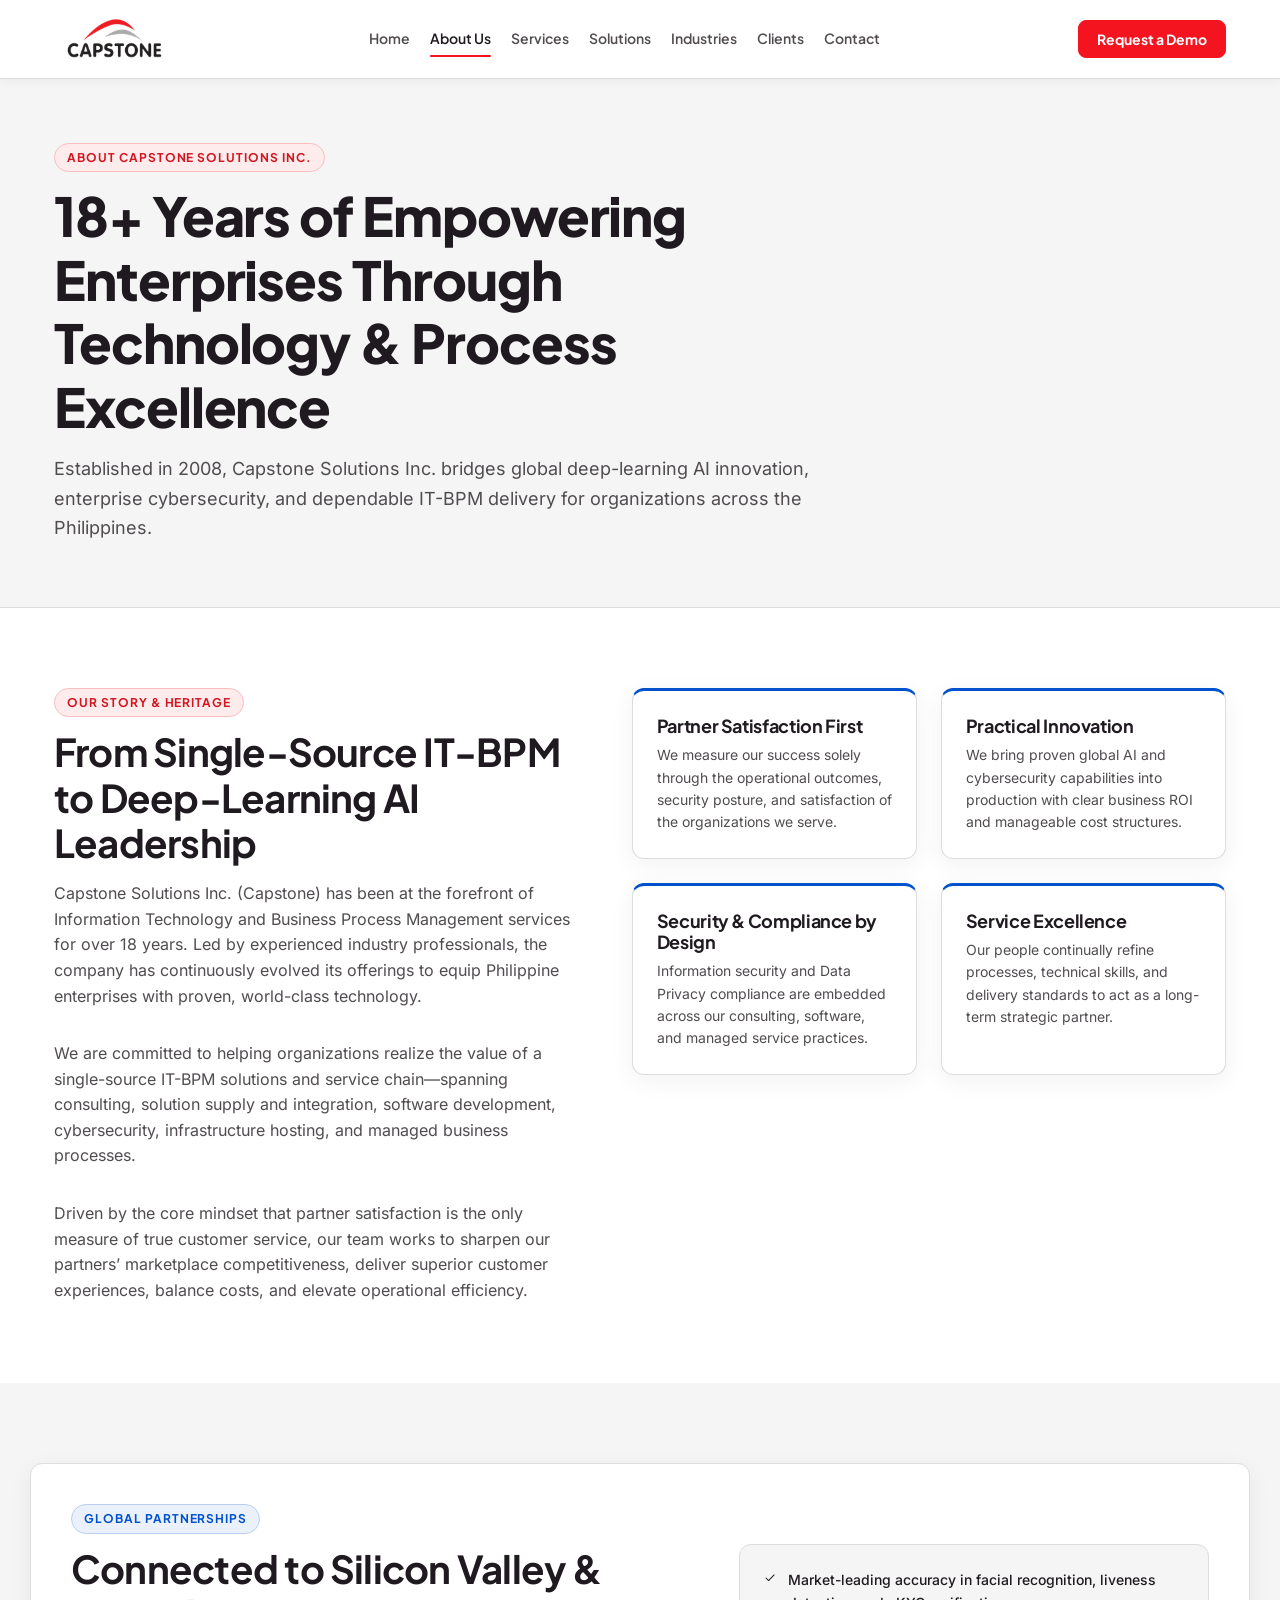
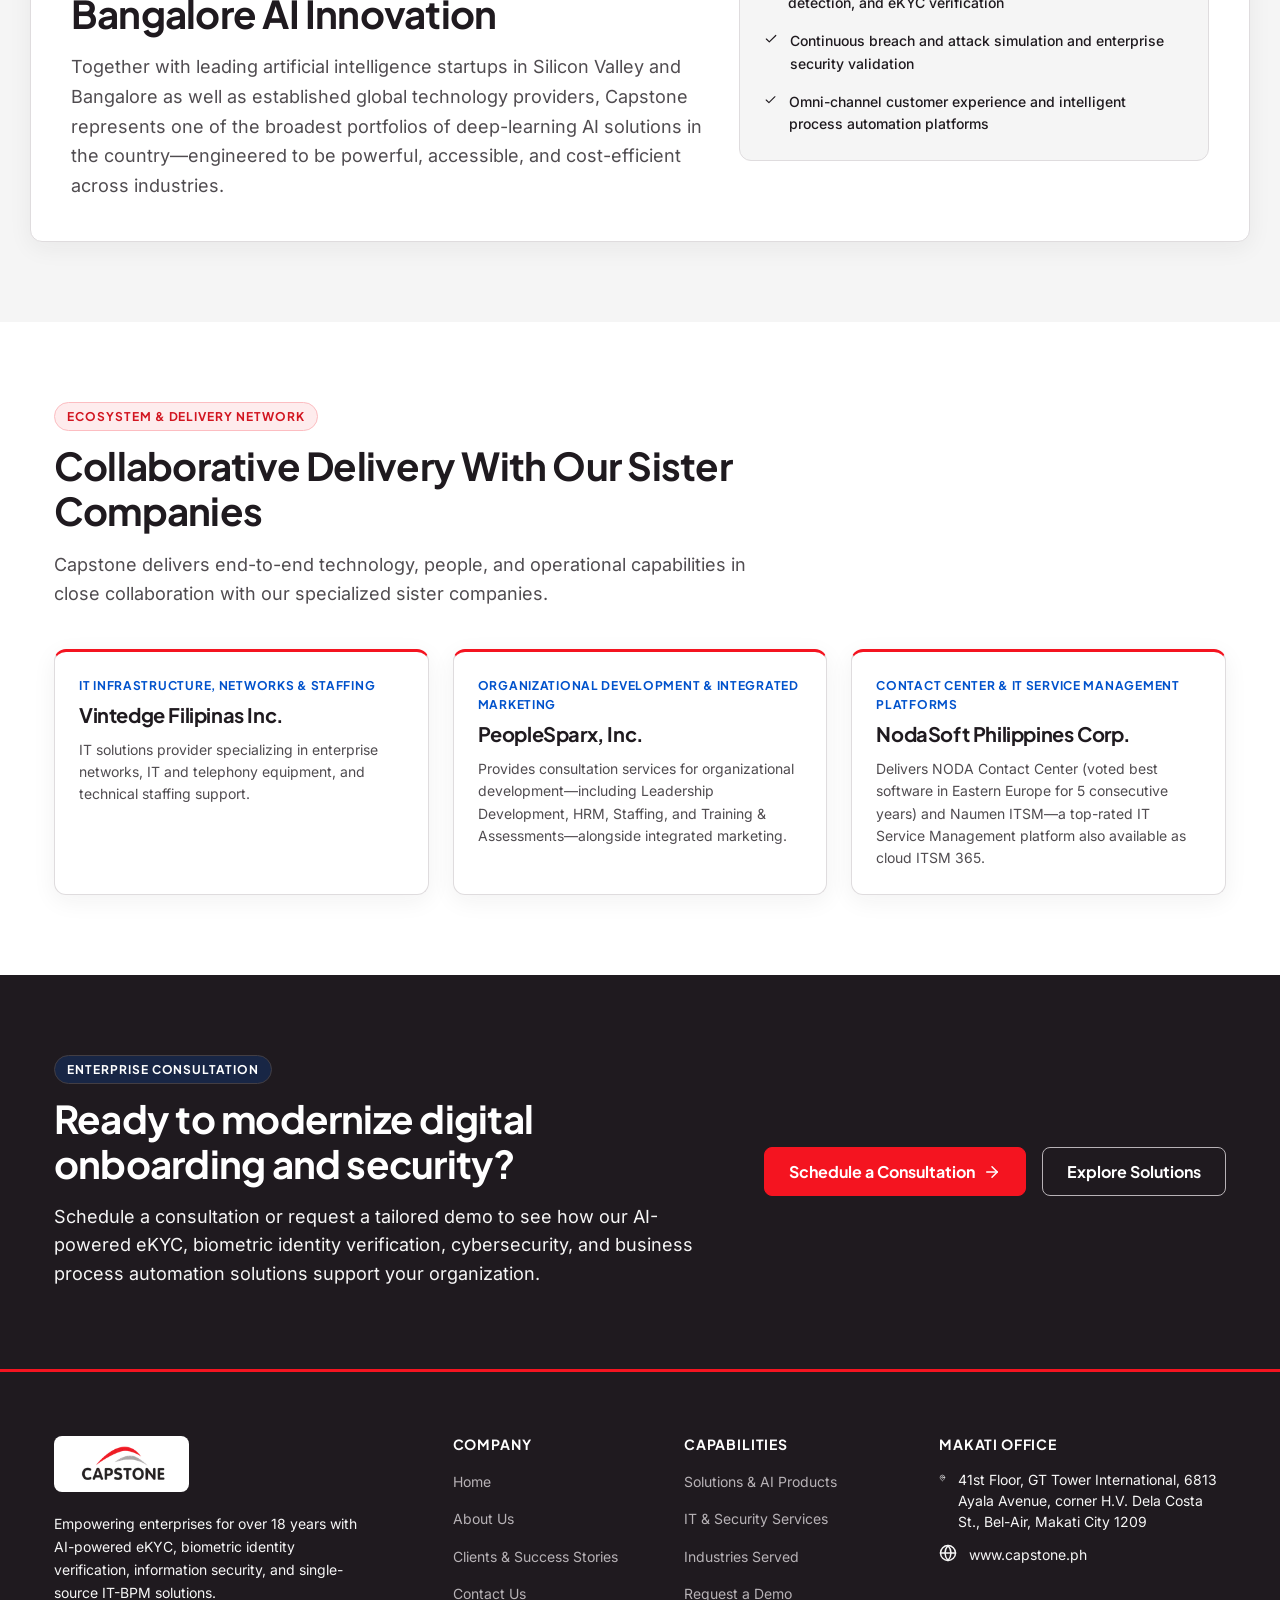
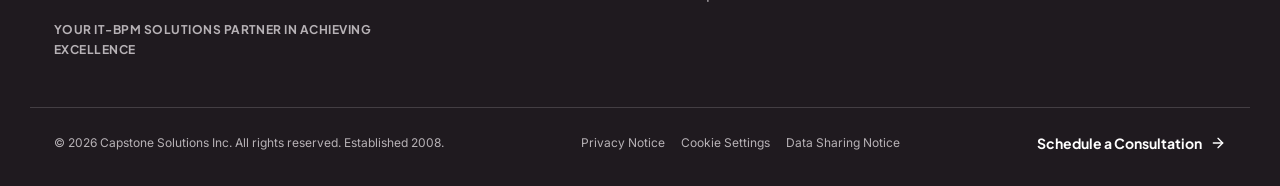
==== commit e9d8ba3c: "Deploy capstone.ph (2026-11-18 17:25:30 UTC)" ====
--- a/about/index.html
+++ b/about/index.html
@@ -1,7 +1,7 @@
-<!DOCTYPE html><html lang="en" data-astro-cid-37fxchfa> <head><meta charset="UTF-8"><meta name="viewport" content="width=device-width, initial-scale=1"><title>About Us | Capstone Solutions Inc.</title><meta name="description" content="Learn about Capstone Solutions Inc. — established in 2008, delivering AI-powered solutions, cybersecurity, and single-source IT-BPM services with our global and sister-company ecosystem."><link rel="canonical" href="https://capstone.ph/about/"><link rel="icon" type="image/svg+xml" href="/favicon.svg"><meta property="og:type" content="website"><meta property="og:site_name" content="Capstone Solutions Inc."><meta property="og:title" content="About Us | Capstone Solutions Inc."><meta property="og:description" content="Learn about Capstone Solutions Inc. — established in 2008, delivering AI-powered solutions, cybersecurity, and single-source IT-BPM services with our global and sister-company ecosystem."><meta property="og:url" content="https://capstone.ph/about/"><meta name="twitter:card" content="summary"><meta name="twitter:title" content="About Us | Capstone Solutions Inc."><meta name="twitter:description" content="Learn about Capstone Solutions Inc. — established in 2008, delivering AI-powered solutions, cybersecurity, and single-source IT-BPM services with our global and sister-company ecosystem."><link rel="stylesheet" href="/_astro/about.B1NL65CS.css">
+<!DOCTYPE html><html lang="en" data-astro-cid-37fxchfa> <head><meta charset="UTF-8"><meta name="viewport" content="width=device-width, initial-scale=1"><title>About Us | Capstone Solutions Inc.</title><meta name="description" content="Learn about Capstone Solutions Inc. — established in 2008, delivering AI-powered solutions, cybersecurity, and single-source IT-BPM services with our global and sister-company ecosystem."><link rel="canonical" href="https://capstone.ph/about/"><link rel="icon" type="image/svg+xml" href="/favicon.svg"><meta property="og:type" content="website"><meta property="og:site_name" content="Capstone Solutions Inc."><meta property="og:title" content="About Us | Capstone Solutions Inc."><meta property="og:description" content="Learn about Capstone Solutions Inc. — established in 2008, delivering AI-powered solutions, cybersecurity, and single-source IT-BPM services with our global and sister-company ecosystem."><meta property="og:url" content="https://capstone.ph/about/"><meta name="twitter:card" content="summary"><meta name="twitter:title" content="About Us | Capstone Solutions Inc."><meta name="twitter:description" content="Learn about Capstone Solutions Inc. — established in 2008, delivering AI-powered solutions, cybersecurity, and single-source IT-BPM services with our global and sister-company ecosystem."><link rel="stylesheet" href="/_astro/cookie-settings.lvatCehv.css">
 <style>.page-header[data-astro-cid-wu5dj4rx]{padding-block:var(--space-12) var(--space-12);border-bottom:1px solid var(--color-border-subtle)}@media(min-width:1024px){.page-header[data-astro-cid-wu5dj4rx]{padding-block:var(--space-16)}}.page-header__inner[data-astro-cid-wu5dj4rx]{max-width:48rem}.page-header__title[data-astro-cid-wu5dj4rx]{font-size:var(--text-4xl);font-weight:800;margin-bottom:var(--space-4)}.page-header__subtitle[data-astro-cid-wu5dj4rx]{font-size:var(--text-lg);line-height:1.65;color:var(--color-text-secondary)}
 .cta-banner__inner[data-astro-cid-3dyr47cn]{display:flex;flex-direction:column;gap:var(--space-8);align-items:flex-start;justify-content:space-between}@media(min-width:960px){.cta-banner__inner[data-astro-cid-3dyr47cn]{flex-direction:row;align-items:center}}.cta-banner__copy[data-astro-cid-3dyr47cn]{max-width:40rem}.cta-banner__desc[data-astro-cid-3dyr47cn]{font-size:var(--text-lg);line-height:1.6}.cta-banner__actions[data-astro-cid-3dyr47cn]{display:flex;flex-wrap:wrap;gap:var(--space-4);flex-shrink:0}
 .story-grid[data-astro-cid-kh7btl4r]{display:grid;gap:var(--space-10);grid-template-columns:repeat(1,minmax(0,1fr));align-items:start}@media(min-width:1024px){.story-grid[data-astro-cid-kh7btl4r]{grid-template-columns:.95fr 1.05fr}}.story-paragraphs[data-astro-cid-kh7btl4r]{display:flex;flex-direction:column;gap:var(--space-4)}.value-title[data-astro-cid-kh7btl4r]{font-size:var(--text-lg);margin-bottom:var(--space-2)}.value-desc[data-astro-cid-kh7btl4r]{font-size:var(--text-sm)}.ecosystem-box[data-astro-cid-kh7btl4r]{display:grid;gap:var(--space-8);padding:var(--space-8);grid-template-columns:repeat(1,minmax(0,1fr));align-items:center}@media(min-width:960px){.ecosystem-box[data-astro-cid-kh7btl4r]{grid-template-columns:1.15fr .85fr;padding:var(--space-10)}}.ecosystem-list[data-astro-cid-kh7btl4r]{display:flex;flex-direction:column;gap:var(--space-4);background-color:var(--color-bg-section-alt);padding:var(--space-6);border-radius:var(--radius-lg);border:1px solid var(--color-border-subtle)}.ecosystem-list__item[data-astro-cid-kh7btl4r]{display:flex;align-items:flex-start;gap:var(--space-3);font-size:var(--text-sm);font-weight:500;color:var(--color-text-primary)}.ecosystem-list__icon[data-astro-cid-kh7btl4r]{flex-shrink:0;margin-top:2px;color:var(--color-accent-tech)}.sister-focus[data-astro-cid-kh7btl4r]{font-family:var(--font-display);font-size:var(--text-xs);font-weight:700;text-transform:uppercase;letter-spacing:.06em;color:var(--color-accent-tech);margin-bottom:var(--space-2)}.sister-name[data-astro-cid-kh7btl4r]{font-size:var(--text-xl);margin-bottom:var(--space-3)}.sister-desc[data-astro-cid-kh7btl4r]{font-size:var(--text-sm)}
-</style></head> <body data-astro-cid-37fxchfa> <a href="#main-content" class="skip-link" data-astro-cid-37fxchfa>Skip to main content</a> <header class="site-header" data-astro-cid-3ef6ksr2> <div class="container site-header__inner" data-astro-cid-3ef6ksr2> <a href="/" class="site-header__brand" aria-label="Capstone Solutions Inc." data-astro-cid-3ef6ksr2> <img src="/_astro/capstone-logo.mWWDbuo2_Z1R6G24.webp" alt="Capstone Solutions Inc." loading="eager" data-astro-cid-3ef6ksr2="true" decoding="async" fetchpriority="auto" width="176" height="69" class="site-header__logo"> </a> <nav class="site-nav" aria-label="Primary navigation" data-astro-cid-3ef6ksr2> <ul class="site-nav__list" data-astro-cid-3ef6ksr2> <li data-astro-cid-3ef6ksr2> <a href="/" class="site-nav__link" data-astro-cid-3ef6ksr2> Home </a> </li><li data-astro-cid-3ef6ksr2> <a href="/about" class="site-nav__link is-active" aria-current="page" data-astro-cid-3ef6ksr2> About Us </a> </li><li data-astro-cid-3ef6ksr2> <a href="/services" class="site-nav__link" data-astro-cid-3ef6ksr2> Services </a> </li><li data-astro-cid-3ef6ksr2> <a href="/solutions" class="site-nav__link" data-astro-cid-3ef6ksr2> Solutions </a> </li><li data-astro-cid-3ef6ksr2> <a href="/industries" class="site-nav__link" data-astro-cid-3ef6ksr2> Industries </a> </li><li data-astro-cid-3ef6ksr2> <a href="/clients" class="site-nav__link" data-astro-cid-3ef6ksr2> Clients </a> </li><li data-astro-cid-3ef6ksr2> <a href="/contact" class="site-nav__link" data-astro-cid-3ef6ksr2> Contact </a> </li> </ul> </nav> <div class="site-header__actions" data-astro-cid-3ef6ksr2> <a href="/contact" class="btn btn--primary btn--sm" data-astro-cid-3ef6ksr2> Request a Demo </a> <button type="button" class="mobile-toggle" aria-label="Open navigation menu" aria-expanded="false" aria-controls="mobile-nav-drawer" data-mobile-toggle data-astro-cid-3ef6ksr2> <svg width="24" height="24" viewBox="0 0 24 24" fill="none" stroke="currentColor" stroke-width="2" stroke-linecap="round" stroke-linejoin="round" class aria-hidden="true">            <path d="M4 6h16"></path> <path d="M4 12h16"></path> <path d="M4 18h16"></path>   </svg> </button> </div> </div> <div id="mobile-nav-drawer" class="mobile-drawer" hidden data-mobile-drawer data-astro-cid-3ef6ksr2> <div class="container mobile-drawer__inner" data-astro-cid-3ef6ksr2> <nav aria-label="Mobile navigation" data-astro-cid-3ef6ksr2> <ul class="mobile-drawer__list" data-astro-cid-3ef6ksr2> <li data-astro-cid-3ef6ksr2> <a href="/" class="mobile-drawer__link" data-astro-cid-3ef6ksr2> Home </a> </li><li data-astro-cid-3ef6ksr2> <a href="/about" class="mobile-drawer__link is-active" aria-current="page" data-astro-cid-3ef6ksr2> About Us </a> </li><li data-astro-cid-3ef6ksr2> <a href="/services" class="mobile-drawer__link" data-astro-cid-3ef6ksr2> Services </a> </li><li data-astro-cid-3ef6ksr2> <a href="/solutions" class="mobile-drawer__link" data-astro-cid-3ef6ksr2> Solutions </a> </li><li data-astro-cid-3ef6ksr2> <a href="/industries" class="mobile-drawer__link" data-astro-cid-3ef6ksr2> Industries </a> </li><li data-astro-cid-3ef6ksr2> <a href="/clients" class="mobile-drawer__link" data-astro-cid-3ef6ksr2> Clients </a> </li><li data-astro-cid-3ef6ksr2> <a href="/contact" class="mobile-drawer__link" data-astro-cid-3ef6ksr2> Contact </a> </li> </ul> </nav> <div class="mobile-drawer__cta" data-astro-cid-3ef6ksr2> <a href="/contact" class="btn btn--primary" data-astro-cid-3ef6ksr2> Schedule a Consultation </a> </div> </div> </div> </header> <script type="module">const e=document.querySelector("[data-mobile-toggle]"),t=document.querySelector("[data-mobile-drawer]");if(e instanceof HTMLButtonElement&&t instanceof HTMLElement){const a=()=>{t.hidden=!0,e.setAttribute("aria-expanded","false"),e.setAttribute("aria-label","Open navigation menu")};e.addEventListener("click",()=>{e.getAttribute("aria-expanded")==="true"?a():(t.hidden=!1,e.setAttribute("aria-expanded","true"),e.setAttribute("aria-label","Close navigation menu"))}),document.addEventListener("keydown",n=>{n.key==="Escape"&&e.getAttribute("aria-expanded")==="true"&&(a(),e.focus())})}</script>  <main id="main-content" data-astro-cid-37fxchfa>  <section class="page-header section--alt" data-astro-cid-wu5dj4rx> <div class="container" data-astro-cid-wu5dj4rx> <div class="page-header__inner" data-astro-cid-wu5dj4rx> <span class="eyebrow eyebrow--brand" data-astro-cid-wu5dj4rx> About Capstone Solutions Inc. </span> <h1 class="page-header__title" data-astro-cid-wu5dj4rx>18+ Years of Empowering Enterprises Through Technology &amp; Process Excellence</h1> <p class="page-header__subtitle" data-astro-cid-wu5dj4rx>Established in 2008, Capstone Solutions Inc. bridges global deep-learning AI innovation, enterprise cybersecurity, and dependable IT-BPM delivery for organizations across the Philippines.</p> </div> </div> </section>  <section class="section" data-astro-cid-kh7btl4r> <div class="container story-grid" data-astro-cid-kh7btl4r> <div data-astro-cid-kh7btl4r> <span class="eyebrow eyebrow--brand" data-astro-cid-kh7btl4r>Our Story &amp; Heritage</span> <h2 class="section-title" data-astro-cid-kh7btl4r>From Single-Source IT-BPM to Deep-Learning AI Leadership</h2> <div class="story-paragraphs" data-astro-cid-kh7btl4r> <p data-astro-cid-kh7btl4r>Capstone Solutions Inc. (Capstone) has been at the forefront of Information Technology and Business Process Management services for over 18 years. Led by experienced industry professionals, the company has continuously evolved its offerings to equip Philippine enterprises with proven, world-class technology.</p><p data-astro-cid-kh7btl4r>We are committed to helping organizations realize the value of a single-source IT-BPM solutions and service chain—spanning consulting, solution supply and integration, software development, cybersecurity, infrastructure hosting, and managed business processes.</p><p data-astro-cid-kh7btl4r>Driven by the core mindset that partner satisfaction is the only measure of true customer service, our team works to sharpen our partners’ marketplace competitiveness, deliver superior customer experiences, balance costs, and elevate operational efficiency.</p> </div> </div> <div class="grid grid--2" data-astro-cid-kh7btl4r> <article class="card card--accent-tech" data-astro-cid-kh7btl4r> <h3 class="value-title" data-astro-cid-kh7btl4r>Partner Satisfaction First</h3> <p class="value-desc" data-astro-cid-kh7btl4r>We measure our success solely through the operational outcomes, security posture, and satisfaction of the organizations we serve.</p> </article><article class="card card--accent-tech" data-astro-cid-kh7btl4r> <h3 class="value-title" data-astro-cid-kh7btl4r>Practical Innovation</h3> <p class="value-desc" data-astro-cid-kh7btl4r>We bring proven global AI and cybersecurity capabilities into production with clear business ROI and manageable cost structures.</p> </article><article class="card card--accent-tech" data-astro-cid-kh7btl4r> <h3 class="value-title" data-astro-cid-kh7btl4r>Security &amp; Compliance by Design</h3> <p class="value-desc" data-astro-cid-kh7btl4r>Information security and Data Privacy compliance are embedded across our consulting, software, and managed service practices.</p> </article><article class="card card--accent-tech" data-astro-cid-kh7btl4r> <h3 class="value-title" data-astro-cid-kh7btl4r>Service Excellence</h3> <p class="value-desc" data-astro-cid-kh7btl4r>Our people continually refine processes, technical skills, and delivery standards to act as a long-term strategic partner.</p> </article> </div> </div> </section> <section class="section section--alt" data-astro-cid-kh7btl4r> <div class="container ecosystem-box card" data-astro-cid-kh7btl4r> <div data-astro-cid-kh7btl4r> <span class="eyebrow eyebrow--tech" data-astro-cid-kh7btl4r>Global Partnerships</span> <h2 class="section-title" data-astro-cid-kh7btl4r>Connected to Silicon Valley &amp; Bangalore AI Innovation</h2> <p class="section-subtitle" data-astro-cid-kh7btl4r>Together with leading artificial intelligence startups in Silicon Valley and Bangalore as well as established global technology providers, Capstone represents one of the broadest portfolios of deep-learning AI solutions in the country—engineered to be powerful, accessible, and cost-efficient across industries.</p> </div> <ul class="ecosystem-list" data-astro-cid-kh7btl4r> <li class="ecosystem-list__item" data-astro-cid-kh7btl4r> <svg width="18" height="18" viewBox="0 0 24 24" fill="none" stroke="currentColor" stroke-width="2" stroke-linecap="round" stroke-linejoin="round" class="ecosystem-list__icon" aria-hidden="true">     <path d="M20 6 9 17l-5-5"></path>        </svg> <span data-astro-cid-kh7btl4r>Market-leading accuracy in facial recognition, liveness detection, and eKYC verification</span> </li><li class="ecosystem-list__item" data-astro-cid-kh7btl4r> <svg width="18" height="18" viewBox="0 0 24 24" fill="none" stroke="currentColor" stroke-width="2" stroke-linecap="round" stroke-linejoin="round" class="ecosystem-list__icon" aria-hidden="true">     <path d="M20 6 9 17l-5-5"></path>        </svg> <span data-astro-cid-kh7btl4r>Continuous breach and attack simulation and enterprise security validation</span> </li><li class="ecosystem-list__item" data-astro-cid-kh7btl4r> <svg width="18" height="18" viewBox="0 0 24 24" fill="none" stroke="currentColor" stroke-width="2" stroke-linecap="round" stroke-linejoin="round" class="ecosystem-list__icon" aria-hidden="true">     <path d="M20 6 9 17l-5-5"></path>        </svg> <span data-astro-cid-kh7btl4r>Omni-channel customer experience and intelligent process automation platforms</span> </li> </ul> </div> </section> <section class="section" data-astro-cid-kh7btl4r> <div class="container" data-astro-cid-kh7btl4r> <div class="section-header" data-astro-cid-kh7btl4r> <span class="eyebrow eyebrow--brand" data-astro-cid-kh7btl4r>Ecosystem &amp; Delivery Network</span> <h2 class="section-title" data-astro-cid-kh7btl4r>Collaborative Delivery With Our Sister Companies</h2> <p class="section-subtitle" data-astro-cid-kh7btl4r>Capstone delivers end-to-end technology, people, and operational capabilities in close collaboration with our specialized sister companies.</p> </div> <div class="grid grid--3" data-astro-cid-kh7btl4r> <article class="card card--accent-brand" data-astro-cid-kh7btl4r> <p class="sister-focus" data-astro-cid-kh7btl4r>IT Infrastructure, Networks &amp; Staffing</p> <h3 class="sister-name" data-astro-cid-kh7btl4r>Vintedge Filipinas Inc.</h3> <p class="sister-desc" data-astro-cid-kh7btl4r>IT solutions provider specializing in enterprise networks, IT and telephony equipment, and technical staffing support.</p> </article><article class="card card--accent-brand" data-astro-cid-kh7btl4r> <p class="sister-focus" data-astro-cid-kh7btl4r>Organizational Development &amp; Integrated Marketing</p> <h3 class="sister-name" data-astro-cid-kh7btl4r>PeopleSparx, Inc.</h3> <p class="sister-desc" data-astro-cid-kh7btl4r>Provides consultation services for organizational development—including Leadership Development, HRM, Staffing, and Training &amp; Assessments—alongside integrated marketing.</p> </article><article class="card card--accent-brand" data-astro-cid-kh7btl4r> <p class="sister-focus" data-astro-cid-kh7btl4r>Contact Center &amp; IT Service Management Platforms</p> <h3 class="sister-name" data-astro-cid-kh7btl4r>NodaSoft Philippines Corp.</h3> <p class="sister-desc" data-astro-cid-kh7btl4r>Delivers NODA Contact Center (voted best software in Eastern Europe for 5 consecutive years) and Naumen ITSM—a top-rated IT Service Management platform also available as cloud ITSM 365.</p> </article> </div> </div> </section> <section class="section section--dark cta-banner" data-astro-cid-3dyr47cn> <div class="container cta-banner__inner" data-astro-cid-3dyr47cn> <div class="cta-banner__copy" data-astro-cid-3dyr47cn> <span class="eyebrow eyebrow--dark" data-astro-cid-3dyr47cn>Enterprise Consultation</span> <h2 class="section-title" data-astro-cid-3dyr47cn>Ready to modernize digital onboarding and security?</h2> <p class="cta-banner__desc" data-astro-cid-3dyr47cn>Schedule a consultation or request a tailored demo to see how our AI-powered eKYC, biometric identity verification, cybersecurity, and business process automation solutions support your organization.</p> </div> <div class="cta-banner__actions" data-astro-cid-3dyr47cn> <a href="/contact" class="btn btn--primary" data-astro-cid-3dyr47cn> Schedule a Consultation <svg width="18" height="18" viewBox="0 0 24 24" fill="none" stroke="currentColor" stroke-width="2" stroke-linecap="round" stroke-linejoin="round" class aria-hidden="true">       <path d="M5 12h14"></path> <path d="m12 5 7 7-7 7"></path>        </svg> </a> <a href="/solutions" class="btn btn--ghost-light" data-astro-cid-3dyr47cn> Explore Solutions </a> </div> </div> </section>   </main> <footer class="site-footer section--dark" data-astro-cid-sz7xmlte> <div class="container site-footer__grid" data-astro-cid-sz7xmlte> <div class="site-footer__brand-col" data-astro-cid-sz7xmlte> <a href="/" class="site-footer__logo-pill" aria-label="Capstone Solutions Inc." data-astro-cid-sz7xmlte> <img src="/_astro/capstone-logo.mWWDbuo2_18FJ9M.webp" alt="Capstone Solutions Inc." data-astro-cid-sz7xmlte="true" loading="lazy" decoding="async" fetchpriority="auto" width="160" height="62" class="site-footer__logo"> </a> <p class="site-footer__summary" data-astro-cid-sz7xmlte>Empowering enterprises for over 18 years with AI-powered eKYC, biometric identity verification, information security, and single-source IT-BPM solutions.</p> <p class="site-footer__tagline" data-astro-cid-sz7xmlte>Your IT-BPM Solutions Partner in Achieving Excellence</p> </div> <div class="site-footer__col" data-astro-cid-sz7xmlte> <h2 class="site-footer__heading" data-astro-cid-sz7xmlte>Company</h2> <ul class="site-footer__links" data-astro-cid-sz7xmlte> <li data-astro-cid-sz7xmlte> <a href="/" class="site-footer__link" data-astro-cid-sz7xmlte> Home </a> </li><li data-astro-cid-sz7xmlte> <a href="/about" class="site-footer__link" data-astro-cid-sz7xmlte> About Us </a> </li><li data-astro-cid-sz7xmlte> <a href="/clients" class="site-footer__link" data-astro-cid-sz7xmlte> Clients &amp; Success Stories </a> </li><li data-astro-cid-sz7xmlte> <a href="/contact" class="site-footer__link" data-astro-cid-sz7xmlte> Contact Us </a> </li> </ul> </div><div class="site-footer__col" data-astro-cid-sz7xmlte> <h2 class="site-footer__heading" data-astro-cid-sz7xmlte>Capabilities</h2> <ul class="site-footer__links" data-astro-cid-sz7xmlte> <li data-astro-cid-sz7xmlte> <a href="/solutions" class="site-footer__link" data-astro-cid-sz7xmlte> Solutions &amp; AI Products </a> </li><li data-astro-cid-sz7xmlte> <a href="/services" class="site-footer__link" data-astro-cid-sz7xmlte> IT &amp; Security Services </a> </li><li data-astro-cid-sz7xmlte> <a href="/industries" class="site-footer__link" data-astro-cid-sz7xmlte> Industries Served </a> </li><li data-astro-cid-sz7xmlte> <a href="/contact" class="site-footer__link" data-astro-cid-sz7xmlte> Request a Demo </a> </li> </ul> </div> <div class="site-footer__col" data-astro-cid-sz7xmlte> <h2 class="site-footer__heading" data-astro-cid-sz7xmlte>Makati Office</h2> <ul class="site-footer__contact" data-astro-cid-sz7xmlte> <li class="site-footer__contact-item" data-astro-cid-sz7xmlte> <svg width="18" height="18" viewBox="0 0 24 24" fill="none" stroke="currentColor" stroke-width="2" stroke-linecap="round" stroke-linejoin="round" class="site-footer__icon" aria-hidden="true">         <path d="M20 10c0 6-8 12-8 12s-8-6-8-12a8 8 0 0 1 16 0z"></path> <circle cx="12" cy="10" r="3"></circle>      </svg> <span data-astro-cid-sz7xmlte>19th Floor Multinational Bancorporation Centre, 6805 Ayala Avenue, Makati City, Philippines</span> </li> <li class="site-footer__contact-item" data-astro-cid-sz7xmlte> <svg width="18" height="18" viewBox="0 0 24 24" fill="none" stroke="currentColor" stroke-width="2" stroke-linecap="round" stroke-linejoin="round" class="site-footer__icon" aria-hidden="true">       <path d="M22 16.92v3a2 2 0 0 1-2.18 2 19.79 19.79 0 0 1-8.63-3.07 19.5 19.5 0 0 1-6-6 19.79 19.79 0 0 1-3.07-8.67A2 2 0 0 1 4.11 2h3a2 2 0 0 1 2 1.72c.127.96.361 1.903.7 2.81a2 2 0 0 1-.45 2.11L8.09 9.91a16 16 0 0 0 6 6l1.27-1.27a2 2 0 0 1 2.11-.45c.907.339 1.85.573 2.81.7A2 2 0 0 1 22 16.92z"></path>      </svg> <a href="tel:+6325524630" class="site-footer__link" data-astro-cid-sz7xmlte> [+632] 552 4630 </a> </li> <li class="site-footer__contact-item" data-astro-cid-sz7xmlte> <svg width="18" height="18" viewBox="0 0 24 24" fill="none" stroke="currentColor" stroke-width="2" stroke-linecap="round" stroke-linejoin="round" class="site-footer__icon" aria-hidden="true">          <circle cx="12" cy="12" r="10"></circle> <path d="M2 12h20"></path> <path d="M12 2a15.3 15.3 0 0 1 4 10 15.3 15.3 0 0 1-4 10 15.3 15.3 0 0 1-4-10 15.3 15.3 0 0 1 4-10z"></path>     </svg> <span data-astro-cid-sz7xmlte>www.capstone.ph</span> </li> </ul> </div> </div> <div class="container site-footer__bottom" data-astro-cid-sz7xmlte> <p class="site-footer__copyright" data-astro-cid-sz7xmlte>
+</style></head> <body data-astro-cid-37fxchfa> <a href="#main-content" class="skip-link" data-astro-cid-37fxchfa>Skip to main content</a> <header class="site-header" data-astro-cid-3ef6ksr2> <div class="container site-header__inner" data-astro-cid-3ef6ksr2> <a href="/" class="site-header__brand" aria-label="Capstone Solutions Inc." data-astro-cid-3ef6ksr2> <img src="/_astro/capstone-logo.mWWDbuo2_Z1R6G24.webp" alt="Capstone Solutions Inc." loading="eager" data-astro-cid-3ef6ksr2="true" decoding="async" fetchpriority="auto" width="176" height="69" class="site-header__logo"> </a> <nav class="site-nav" aria-label="Primary navigation" data-astro-cid-3ef6ksr2> <ul class="site-nav__list" data-astro-cid-3ef6ksr2> <li data-astro-cid-3ef6ksr2> <a href="/" class="site-nav__link" data-astro-cid-3ef6ksr2> Home </a> </li><li data-astro-cid-3ef6ksr2> <a href="/about" class="site-nav__link is-active" aria-current="page" data-astro-cid-3ef6ksr2> About Us </a> </li><li data-astro-cid-3ef6ksr2> <a href="/services" class="site-nav__link" data-astro-cid-3ef6ksr2> Services </a> </li><li data-astro-cid-3ef6ksr2> <a href="/solutions" class="site-nav__link" data-astro-cid-3ef6ksr2> Solutions </a> </li><li data-astro-cid-3ef6ksr2> <a href="/industries" class="site-nav__link" data-astro-cid-3ef6ksr2> Industries </a> </li><li data-astro-cid-3ef6ksr2> <a href="/clients" class="site-nav__link" data-astro-cid-3ef6ksr2> Clients </a> </li><li data-astro-cid-3ef6ksr2> <a href="/contact" class="site-nav__link" data-astro-cid-3ef6ksr2> Contact </a> </li> </ul> </nav> <div class="site-header__actions" data-astro-cid-3ef6ksr2> <a href="/contact" class="btn btn--primary btn--sm" data-astro-cid-3ef6ksr2> Request a Demo </a> <button type="button" class="mobile-toggle" aria-label="Open navigation menu" aria-expanded="false" aria-controls="mobile-nav-drawer" data-mobile-toggle data-astro-cid-3ef6ksr2> <svg width="24" height="24" viewBox="0 0 24 24" fill="none" stroke="currentColor" stroke-width="2" stroke-linecap="round" stroke-linejoin="round" class aria-hidden="true">           <path d="M4 6h16"></path> <path d="M4 12h16"></path> <path d="M4 18h16"></path>   </svg> </button> </div> </div> <div id="mobile-nav-drawer" class="mobile-drawer" hidden data-mobile-drawer data-astro-cid-3ef6ksr2> <div class="container mobile-drawer__inner" data-astro-cid-3ef6ksr2> <nav aria-label="Mobile navigation" data-astro-cid-3ef6ksr2> <ul class="mobile-drawer__list" data-astro-cid-3ef6ksr2> <li data-astro-cid-3ef6ksr2> <a href="/" class="mobile-drawer__link" data-astro-cid-3ef6ksr2> Home </a> </li><li data-astro-cid-3ef6ksr2> <a href="/about" class="mobile-drawer__link is-active" aria-current="page" data-astro-cid-3ef6ksr2> About Us </a> </li><li data-astro-cid-3ef6ksr2> <a href="/services" class="mobile-drawer__link" data-astro-cid-3ef6ksr2> Services </a> </li><li data-astro-cid-3ef6ksr2> <a href="/solutions" class="mobile-drawer__link" data-astro-cid-3ef6ksr2> Solutions </a> </li><li data-astro-cid-3ef6ksr2> <a href="/industries" class="mobile-drawer__link" data-astro-cid-3ef6ksr2> Industries </a> </li><li data-astro-cid-3ef6ksr2> <a href="/clients" class="mobile-drawer__link" data-astro-cid-3ef6ksr2> Clients </a> </li><li data-astro-cid-3ef6ksr2> <a href="/contact" class="mobile-drawer__link" data-astro-cid-3ef6ksr2> Contact </a> </li> </ul> </nav> <div class="mobile-drawer__cta" data-astro-cid-3ef6ksr2> <a href="/contact" class="btn btn--primary" data-astro-cid-3ef6ksr2> Schedule a Consultation </a> </div> </div> </div> </header> <script type="module">const e=document.querySelector("[data-mobile-toggle]"),t=document.querySelector("[data-mobile-drawer]");if(e instanceof HTMLButtonElement&&t instanceof HTMLElement){const a=()=>{t.hidden=!0,e.setAttribute("aria-expanded","false"),e.setAttribute("aria-label","Open navigation menu")};e.addEventListener("click",()=>{e.getAttribute("aria-expanded")==="true"?a():(t.hidden=!1,e.setAttribute("aria-expanded","true"),e.setAttribute("aria-label","Close navigation menu"))}),document.addEventListener("keydown",n=>{n.key==="Escape"&&e.getAttribute("aria-expanded")==="true"&&(a(),e.focus())})}</script>  <main id="main-content" data-astro-cid-37fxchfa>  <section class="page-header section--alt" data-astro-cid-wu5dj4rx> <div class="container" data-astro-cid-wu5dj4rx> <div class="page-header__inner" data-astro-cid-wu5dj4rx> <span class="eyebrow eyebrow--brand" data-astro-cid-wu5dj4rx> About Capstone Solutions Inc. </span> <h1 class="page-header__title" data-astro-cid-wu5dj4rx>18+ Years of Empowering Enterprises Through Technology &amp; Process Excellence</h1> <p class="page-header__subtitle" data-astro-cid-wu5dj4rx>Established in 2008, Capstone Solutions Inc. bridges global deep-learning AI innovation, enterprise cybersecurity, and dependable IT-BPM delivery for organizations across the Philippines.</p> </div> </div> </section>  <section class="section" data-astro-cid-kh7btl4r> <div class="container story-grid" data-astro-cid-kh7btl4r> <div data-astro-cid-kh7btl4r> <span class="eyebrow eyebrow--brand" data-astro-cid-kh7btl4r>Our Story &amp; Heritage</span> <h2 class="section-title" data-astro-cid-kh7btl4r>From Single-Source IT-BPM to Deep-Learning AI Leadership</h2> <div class="story-paragraphs" data-astro-cid-kh7btl4r> <p data-astro-cid-kh7btl4r>Capstone Solutions Inc. (Capstone) has been at the forefront of Information Technology and Business Process Management services for over 18 years. Led by experienced industry professionals, the company has continuously evolved its offerings to equip Philippine enterprises with proven, world-class technology.</p><p data-astro-cid-kh7btl4r>We are committed to helping organizations realize the value of a single-source IT-BPM solutions and service chain—spanning consulting, solution supply and integration, software development, cybersecurity, infrastructure hosting, and managed business processes.</p><p data-astro-cid-kh7btl4r>Driven by the core mindset that partner satisfaction is the only measure of true customer service, our team works to sharpen our partners’ marketplace competitiveness, deliver superior customer experiences, balance costs, and elevate operational efficiency.</p> </div> </div> <div class="grid grid--2" data-astro-cid-kh7btl4r> <article class="card card--accent-tech" data-astro-cid-kh7btl4r> <h3 class="value-title" data-astro-cid-kh7btl4r>Partner Satisfaction First</h3> <p class="value-desc" data-astro-cid-kh7btl4r>We measure our success solely through the operational outcomes, security posture, and satisfaction of the organizations we serve.</p> </article><article class="card card--accent-tech" data-astro-cid-kh7btl4r> <h3 class="value-title" data-astro-cid-kh7btl4r>Practical Innovation</h3> <p class="value-desc" data-astro-cid-kh7btl4r>We bring proven global AI and cybersecurity capabilities into production with clear business ROI and manageable cost structures.</p> </article><article class="card card--accent-tech" data-astro-cid-kh7btl4r> <h3 class="value-title" data-astro-cid-kh7btl4r>Security &amp; Compliance by Design</h3> <p class="value-desc" data-astro-cid-kh7btl4r>Information security and Data Privacy compliance are embedded across our consulting, software, and managed service practices.</p> </article><article class="card card--accent-tech" data-astro-cid-kh7btl4r> <h3 class="value-title" data-astro-cid-kh7btl4r>Service Excellence</h3> <p class="value-desc" data-astro-cid-kh7btl4r>Our people continually refine processes, technical skills, and delivery standards to act as a long-term strategic partner.</p> </article> </div> </div> </section> <section class="section section--alt" data-astro-cid-kh7btl4r> <div class="container ecosystem-box card" data-astro-cid-kh7btl4r> <div data-astro-cid-kh7btl4r> <span class="eyebrow eyebrow--tech" data-astro-cid-kh7btl4r>Global Partnerships</span> <h2 class="section-title" data-astro-cid-kh7btl4r>Connected to Silicon Valley &amp; Bangalore AI Innovation</h2> <p class="section-subtitle" data-astro-cid-kh7btl4r>Together with leading artificial intelligence startups in Silicon Valley and Bangalore as well as established global technology providers, Capstone represents one of the broadest portfolios of deep-learning AI solutions in the country—engineered to be powerful, accessible, and cost-efficient across industries.</p> </div> <ul class="ecosystem-list" data-astro-cid-kh7btl4r> <li class="ecosystem-list__item" data-astro-cid-kh7btl4r> <svg width="18" height="18" viewBox="0 0 24 24" fill="none" stroke="currentColor" stroke-width="2" stroke-linecap="round" stroke-linejoin="round" class="ecosystem-list__icon" aria-hidden="true">     <path d="M20 6 9 17l-5-5"></path>       </svg> <span data-astro-cid-kh7btl4r>Market-leading accuracy in facial recognition, liveness detection, and eKYC verification</span> </li><li class="ecosystem-list__item" data-astro-cid-kh7btl4r> <svg width="18" height="18" viewBox="0 0 24 24" fill="none" stroke="currentColor" stroke-width="2" stroke-linecap="round" stroke-linejoin="round" class="ecosystem-list__icon" aria-hidden="true">     <path d="M20 6 9 17l-5-5"></path>       </svg> <span data-astro-cid-kh7btl4r>Continuous breach and attack simulation and enterprise security validation</span> </li><li class="ecosystem-list__item" data-astro-cid-kh7btl4r> <svg width="18" height="18" viewBox="0 0 24 24" fill="none" stroke="currentColor" stroke-width="2" stroke-linecap="round" stroke-linejoin="round" class="ecosystem-list__icon" aria-hidden="true">     <path d="M20 6 9 17l-5-5"></path>       </svg> <span data-astro-cid-kh7btl4r>Omni-channel customer experience and intelligent process automation platforms</span> </li> </ul> </div> </section> <section class="section" data-astro-cid-kh7btl4r> <div class="container" data-astro-cid-kh7btl4r> <div class="section-header" data-astro-cid-kh7btl4r> <span class="eyebrow eyebrow--brand" data-astro-cid-kh7btl4r>Ecosystem &amp; Delivery Network</span> <h2 class="section-title" data-astro-cid-kh7btl4r>Collaborative Delivery With Our Sister Companies</h2> <p class="section-subtitle" data-astro-cid-kh7btl4r>Capstone delivers end-to-end technology, people, and operational capabilities in close collaboration with our specialized sister companies.</p> </div> <div class="grid grid--3" data-astro-cid-kh7btl4r> <article class="card card--accent-brand" data-astro-cid-kh7btl4r> <p class="sister-focus" data-astro-cid-kh7btl4r>IT Infrastructure, Networks &amp; Staffing</p> <h3 class="sister-name" data-astro-cid-kh7btl4r>Vintedge Filipinas Inc.</h3> <p class="sister-desc" data-astro-cid-kh7btl4r>IT solutions provider specializing in enterprise networks, IT and telephony equipment, and technical staffing support.</p> </article><article class="card card--accent-brand" data-astro-cid-kh7btl4r> <p class="sister-focus" data-astro-cid-kh7btl4r>Organizational Development &amp; Integrated Marketing</p> <h3 class="sister-name" data-astro-cid-kh7btl4r>PeopleSparx, Inc.</h3> <p class="sister-desc" data-astro-cid-kh7btl4r>Provides consultation services for organizational development—including Leadership Development, HRM, Staffing, and Training &amp; Assessments—alongside integrated marketing.</p> </article><article class="card card--accent-brand" data-astro-cid-kh7btl4r> <p class="sister-focus" data-astro-cid-kh7btl4r>Contact Center &amp; IT Service Management Platforms</p> <h3 class="sister-name" data-astro-cid-kh7btl4r>NodaSoft Philippines Corp.</h3> <p class="sister-desc" data-astro-cid-kh7btl4r>Delivers NODA Contact Center (voted best software in Eastern Europe for 5 consecutive years) and Naumen ITSM—a top-rated IT Service Management platform also available as cloud ITSM 365.</p> </article> </div> </div> </section> <section class="section section--dark cta-banner" data-astro-cid-3dyr47cn> <div class="container cta-banner__inner" data-astro-cid-3dyr47cn> <div class="cta-banner__copy" data-astro-cid-3dyr47cn> <span class="eyebrow eyebrow--dark" data-astro-cid-3dyr47cn>Enterprise Consultation</span> <h2 class="section-title" data-astro-cid-3dyr47cn>Ready to modernize digital onboarding and security?</h2> <p class="cta-banner__desc" data-astro-cid-3dyr47cn>Schedule a consultation or request a tailored demo to see how our AI-powered eKYC, biometric identity verification, cybersecurity, and business process automation solutions support your organization.</p> </div> <div class="cta-banner__actions" data-astro-cid-3dyr47cn> <a href="/contact" class="btn btn--primary" data-astro-cid-3dyr47cn> Schedule a Consultation <svg width="18" height="18" viewBox="0 0 24 24" fill="none" stroke="currentColor" stroke-width="2" stroke-linecap="round" stroke-linejoin="round" class aria-hidden="true">       <path d="M5 12h14"></path> <path d="m12 5 7 7-7 7"></path>       </svg> </a> <a href="/solutions" class="btn btn--ghost-light" data-astro-cid-3dyr47cn> Explore Solutions </a> </div> </div> </section>   </main> <footer class="site-footer section--dark" data-astro-cid-sz7xmlte> <div class="container site-footer__grid" data-astro-cid-sz7xmlte> <div class="site-footer__brand-col" data-astro-cid-sz7xmlte> <a href="/" class="site-footer__logo-pill" aria-label="Capstone Solutions Inc." data-astro-cid-sz7xmlte> <img src="/_astro/capstone-logo.mWWDbuo2_18FJ9M.webp" alt="Capstone Solutions Inc." data-astro-cid-sz7xmlte="true" loading="lazy" decoding="async" fetchpriority="auto" width="160" height="62" class="site-footer__logo"> </a> <p class="site-footer__summary" data-astro-cid-sz7xmlte>Empowering enterprises for over 18 years with AI-powered eKYC, biometric identity verification, information security, and single-source IT-BPM solutions.</p> <p class="site-footer__tagline" data-astro-cid-sz7xmlte>Your IT-BPM Solutions Partner in Achieving Excellence</p> </div> <div class="site-footer__col" data-astro-cid-sz7xmlte> <h2 class="site-footer__heading" data-astro-cid-sz7xmlte>Company</h2> <ul class="site-footer__links" data-astro-cid-sz7xmlte> <li data-astro-cid-sz7xmlte> <a href="/" class="site-footer__link" data-astro-cid-sz7xmlte> Home </a> </li><li data-astro-cid-sz7xmlte> <a href="/about" class="site-footer__link" data-astro-cid-sz7xmlte> About Us </a> </li><li data-astro-cid-sz7xmlte> <a href="/clients" class="site-footer__link" data-astro-cid-sz7xmlte> Clients &amp; Success Stories </a> </li><li data-astro-cid-sz7xmlte> <a href="/contact" class="site-footer__link" data-astro-cid-sz7xmlte> Contact Us </a> </li> </ul> </div><div class="site-footer__col" data-astro-cid-sz7xmlte> <h2 class="site-footer__heading" data-astro-cid-sz7xmlte>Capabilities</h2> <ul class="site-footer__links" data-astro-cid-sz7xmlte> <li data-astro-cid-sz7xmlte> <a href="/solutions" class="site-footer__link" data-astro-cid-sz7xmlte> Solutions &amp; AI Products </a> </li><li data-astro-cid-sz7xmlte> <a href="/services" class="site-footer__link" data-astro-cid-sz7xmlte> IT &amp; Security Services </a> </li><li data-astro-cid-sz7xmlte> <a href="/industries" class="site-footer__link" data-astro-cid-sz7xmlte> Industries Served </a> </li><li data-astro-cid-sz7xmlte> <a href="/contact" class="site-footer__link" data-astro-cid-sz7xmlte> Request a Demo </a> </li> </ul> </div> <div class="site-footer__col" data-astro-cid-sz7xmlte> <h2 class="site-footer__heading" data-astro-cid-sz7xmlte>Makati Office</h2> <ul class="site-footer__contact" data-astro-cid-sz7xmlte> <li class="site-footer__contact-item" data-astro-cid-sz7xmlte> <svg width="18" height="18" viewBox="0 0 24 24" fill="none" stroke="currentColor" stroke-width="2" stroke-linecap="round" stroke-linejoin="round" class="site-footer__icon" aria-hidden="true">        <path d="M20 10c0 6-8 12-8 12s-8-6-8-12a8 8 0 0 1 16 0z"></path> <circle cx="12" cy="10" r="3"></circle>      </svg> <span data-astro-cid-sz7xmlte>41st Floor, GT Tower International, 6813 Ayala Avenue, corner H.V. Dela Costa St., Bel-Air, Makati City 1209</span> </li> <li class="site-footer__contact-item" data-astro-cid-sz7xmlte> <svg width="18" height="18" viewBox="0 0 24 24" fill="none" stroke="currentColor" stroke-width="2" stroke-linecap="round" stroke-linejoin="round" class="site-footer__icon" aria-hidden="true">         <circle cx="12" cy="12" r="10"></circle> <path d="M2 12h20"></path> <path d="M12 2a15.3 15.3 0 0 1 4 10 15.3 15.3 0 0 1-4 10 15.3 15.3 0 0 1-4-10 15.3 15.3 0 0 1 4-10z"></path>     </svg> <span data-astro-cid-sz7xmlte>www.capstone.ph</span> </li> </ul> </div> </div> <div class="container site-footer__bottom" data-astro-cid-sz7xmlte> <p class="site-footer__copyright" data-astro-cid-sz7xmlte>
 &copy; 2026 Capstone Solutions Inc. All rights reserved. Established 2008.
-</p> <a href="/contact" class="site-footer__cta-link" data-astro-cid-sz7xmlte> Schedule a Consultation <svg width="16" height="16" viewBox="0 0 24 24" fill="none" stroke="currentColor" stroke-width="2" stroke-linecap="round" stroke-linejoin="round" class aria-hidden="true">       <path d="M5 12h14"></path> <path d="m12 5 7 7-7 7"></path>        </svg> </a> </div> </footer>  </body></html> +</p> <nav class="site-footer__legal" aria-label="Legal notices" data-astro-cid-sz7xmlte> <a href="/privacy-notice" class="site-footer__legal-link" data-astro-cid-sz7xmlte> Privacy Notice </a><a href="/cookie-settings" class="site-footer__legal-link" data-astro-cid-sz7xmlte> Cookie Settings </a><a href="/data-sharing-notice" class="site-footer__legal-link" data-astro-cid-sz7xmlte> Data Sharing Notice </a> </nav> <a href="/contact" class="site-footer__cta-link" data-astro-cid-sz7xmlte> Schedule a Consultation <svg width="16" height="16" viewBox="0 0 24 24" fill="none" stroke="currentColor" stroke-width="2" stroke-linecap="round" stroke-linejoin="round" class aria-hidden="true">       <path d="M5 12h14"></path> <path d="m12 5 7 7-7 7"></path>       </svg> </a> </div> </footer>  </body></html> 
--- a/_astro/cookie-settings.lvatCehv.css
+++ b/_astro/cookie-settings.lvatCehv.css
@@ -0,0 +1 @@
+@font-face{font-family:Plus Jakarta Sans;font-style:normal;font-display:swap;font-weight:600;src:url([data-uri]) format("woff2"),url([data-uri]) format("woff");unicode-range:U+0460-052F,U+1C80-1C8A,U+20B4,U+2DE0-2DFF,U+A640-A69F,U+FE2E-FE2F}@font-face{font-family:Plus Jakarta Sans;font-style:normal;font-display:swap;font-weight:600;src:url(/_astro/plus-jakarta-sans-vietnamese-600-normal.Y4VTTRme.woff2) format("woff2"),url(/_astro/plus-jakarta-sans-vietnamese-600-normal.5YsyKbU1.woff) format("woff");unicode-range:U+0102-0103,U+0110-0111,U+0128-0129,U+0168-0169,U+01A0-01A1,U+01AF-01B0,U+0300-0301,U+0303-0304,U+0308-0309,U+0323,U+0329,U+1EA0-1EF9,U+20AB}@font-face{font-family:Plus Jakarta Sans;font-style:normal;font-display:swap;font-weight:600;src:url(/_astro/plus-jakarta-sans-latin-ext-600-normal.DQgPU_Cg.woff2) format("woff2"),url(/_astro/plus-jakarta-sans-latin-ext-600-normal.B0WRRYJ1.woff) format("woff");unicode-range:U+0100-02BA,U+02BD-02C5,U+02C7-02CC,U+02CE-02D7,U+02DD-02FF,U+0304,U+0308,U+0329,U+1D00-1DBF,U+1E00-1E9F,U+1EF2-1EFF,U+2020,U+20A0-20AB,U+20AD-20C0,U+2113,U+2C60-2C7F,U+A720-A7FF}@font-face{font-family:Plus Jakarta Sans;font-style:normal;font-display:swap;font-weight:600;src:url(/_astro/plus-jakarta-sans-latin-600-normal.DLTa1BUW.woff2) format("woff2"),url(/_astro/plus-jakarta-sans-latin-600-normal.BR_Ojra4.woff) format("woff");unicode-range:U+0000-00FF,U+0131,U+0152-0153,U+02BB-02BC,U+02C6,U+02DA,U+02DC,U+0304,U+0308,U+0329,U+2000-206F,U+20AC,U+2122,U+2191,U+2193,U+2212,U+2215,U+FEFF,U+FFFD}@font-face{font-family:Plus Jakarta Sans;font-style:normal;font-display:swap;font-weight:700;src:url([data-uri]) format("woff2"),url([data-uri]) format("woff");unicode-range:U+0460-052F,U+1C80-1C8A,U+20B4,U+2DE0-2DFF,U+A640-A69F,U+FE2E-FE2F}@font-face{font-family:Plus Jakarta Sans;font-style:normal;font-display:swap;font-weight:700;src:url(/_astro/plus-jakarta-sans-vietnamese-700-normal.CV6qDkkj.woff2) format("woff2"),url(/_astro/plus-jakarta-sans-vietnamese-700-normal.BCh_uG_5.woff) format("woff");unicode-range:U+0102-0103,U+0110-0111,U+0128-0129,U+0168-0169,U+01A0-01A1,U+01AF-01B0,U+0300-0301,U+0303-0304,U+0308-0309,U+0323,U+0329,U+1EA0-1EF9,U+20AB}@font-face{font-family:Plus Jakarta Sans;font-style:normal;font-display:swap;font-weight:700;src:url(/_astro/plus-jakarta-sans-latin-ext-700-normal.BajbvANd.woff2) format("woff2"),url(/_astro/plus-jakarta-sans-latin-ext-700-normal.8-d-IyIQ.woff) format("woff");unicode-range:U+0100-02BA,U+02BD-02C5,U+02C7-02CC,U+02CE-02D7,U+02DD-02FF,U+0304,U+0308,U+0329,U+1D00-1DBF,U+1E00-1E9F,U+1EF2-1EFF,U+2020,U+20A0-20AB,U+20AD-20C0,U+2113,U+2C60-2C7F,U+A720-A7FF}@font-face{font-family:Plus Jakarta Sans;font-style:normal;font-display:swap;font-weight:700;src:url(/_astro/plus-jakarta-sans-latin-700-normal.CfpNZvy6.woff2) format("woff2"),url(/_astro/plus-jakarta-sans-latin-700-normal.DqEcQeE5.woff) format("woff");unicode-range:U+0000-00FF,U+0131,U+0152-0153,U+02BB-02BC,U+02C6,U+02DA,U+02DC,U+0304,U+0308,U+0329,U+2000-206F,U+20AC,U+2122,U+2191,U+2193,U+2212,U+2215,U+FEFF,U+FFFD}@font-face{font-family:Plus Jakarta Sans;font-style:normal;font-display:swap;font-weight:800;src:url([data-uri]) format("woff2"),url([data-uri]) format("woff");unicode-range:U+0460-052F,U+1C80-1C8A,U+20B4,U+2DE0-2DFF,U+A640-A69F,U+FE2E-FE2F}@font-face{font-family:Plus Jakarta Sans;font-style:normal;font-display:swap;font-weight:800;src:url(/_astro/plus-jakarta-sans-vietnamese-800-normal.CxbopLd3.woff2) format("woff2"),url(/_astro/plus-jakarta-sans-vietnamese-800-normal.BkoGl_sr.woff) format("woff");unicode-range:U+0102-0103,U+0110-0111,U+0128-0129,U+0168-0169,U+01A0-01A1,U+01AF-01B0,U+0300-0301,U+0303-0304,U+0308-0309,U+0323,U+0329,U+1EA0-1EF9,U+20AB}@font-face{font-family:Plus Jakarta Sans;font-style:normal;font-display:swap;font-weight:800;src:url(/_astro/plus-jakarta-sans-latin-ext-800-normal.B6BjB2Ju.woff2) format("woff2"),url(/_astro/plus-jakarta-sans-latin-ext-800-normal.BPkb-LBK.woff) format("woff");unicode-range:U+0100-02BA,U+02BD-02C5,U+02C7-02CC,U+02CE-02D7,U+02DD-02FF,U+0304,U+0308,U+0329,U+1D00-1DBF,U+1E00-1E9F,U+1EF2-1EFF,U+2020,U+20A0-20AB,U+20AD-20C0,U+2113,U+2C60-2C7F,U+A720-A7FF}@font-face{font-family:Plus Jakarta Sans;font-style:normal;font-display:swap;font-weight:800;src:url(/_astro/plus-jakarta-sans-latin-800-normal.CusIZhrK.woff2) format("woff2"),url(/_astro/plus-jakarta-sans-latin-800-normal.BRNHt2w0.woff) format("woff");unicode-range:U+0000-00FF,U+0131,U+0152-0153,U+02BB-02BC,U+02C6,U+02DA,U+02DC,U+0304,U+0308,U+0329,U+2000-206F,U+20AC,U+2122,U+2191,U+2193,U+2212,U+2215,U+FEFF,U+FFFD}@font-face{font-family:Inter;font-style:normal;font-display:swap;font-weight:400;src:url(/_astro/inter-cyrillic-ext-400-normal.BQZuk6qB.woff2) format("woff2"),url(/_astro/inter-cyrillic-ext-400-normal.DQukG94-.woff) format("woff");unicode-range:U+0460-052F,U+1C80-1C8A,U+20B4,U+2DE0-2DFF,U+A640-A69F,U+FE2E-FE2F}@font-face{font-family:Inter;font-style:normal;font-display:swap;font-weight:400;src:url(/_astro/inter-cyrillic-400-normal.obahsSVq.woff2) format("woff2"),url(/_astro/inter-cyrillic-400-normal.HOLc17fK.woff) format("woff");unicode-range:U+0301,U+0400-045F,U+0490-0491,U+04B0-04B1,U+2116}@font-face{font-family:Inter;font-style:normal;font-display:swap;font-weight:400;src:url(/_astro/inter-greek-ext-400-normal.DGGRlc-M.woff2) format("woff2"),url(/_astro/inter-greek-ext-400-normal.KugGGMne.woff) format("woff");unicode-range:U+1F00-1FFF}@font-face{font-family:Inter;font-style:normal;font-display:swap;font-weight:400;src:url(/_astro/inter-greek-400-normal.B4URO6DV.woff2) format("woff2"),url(/_astro/inter-greek-400-normal.q2sYcFCs.woff) format("woff");unicode-range:U+0370-0377,U+037A-037F,U+0384-038A,U+038C,U+038E-03A1,U+03A3-03FF}@font-face{font-family:Inter;font-style:normal;font-display:swap;font-weight:400;src:url(/_astro/inter-vietnamese-400-normal.DMkecbls.woff2) format("woff2"),url(/_astro/inter-vietnamese-400-normal.Bbgyi5SW.woff) format("woff");unicode-range:U+0102-0103,U+0110-0111,U+0128-0129,U+0168-0169,U+01A0-01A1,U+01AF-01B0,U+0300-0301,U+0303-0304,U+0308-0309,U+0323,U+0329,U+1EA0-1EF9,U+20AB}@font-face{font-family:Inter;font-style:normal;font-display:swap;font-weight:400;src:url(/_astro/inter-latin-ext-400-normal.C1nco2VV.woff2) format("woff2"),url(/_astro/inter-latin-ext-400-normal.77YHD8bZ.woff) format("woff");unicode-range:U+0100-02BA,U+02BD-02C5,U+02C7-02CC,U+02CE-02D7,U+02DD-02FF,U+0304,U+0308,U+0329,U+1D00-1DBF,U+1E00-1E9F,U+1EF2-1EFF,U+2020,U+20A0-20AB,U+20AD-20C0,U+2113,U+2C60-2C7F,U+A720-A7FF}@font-face{font-family:Inter;font-style:normal;font-display:swap;font-weight:400;src:url(/_astro/inter-latin-400-normal.C38fXH4l.woff2) format("woff2"),url(/_astro/inter-latin-400-normal.CyCys3Eg.woff) format("woff");unicode-range:U+0000-00FF,U+0131,U+0152-0153,U+02BB-02BC,U+02C6,U+02DA,U+02DC,U+0304,U+0308,U+0329,U+2000-206F,U+20AC,U+2122,U+2191,U+2193,U+2212,U+2215,U+FEFF,U+FFFD}@font-face{font-family:Inter;font-style:normal;font-display:swap;font-weight:500;src:url(/_astro/inter-cyrillic-ext-500-normal.B0yAr1jD.woff2) format("woff2"),url(/_astro/inter-cyrillic-ext-500-normal.BmqWE9Dz.woff) format("woff");unicode-range:U+0460-052F,U+1C80-1C8A,U+20B4,U+2DE0-2DFF,U+A640-A69F,U+FE2E-FE2F}@font-face{font-family:Inter;font-style:normal;font-display:swap;font-weight:500;src:url(/_astro/inter-cyrillic-500-normal.BasfLYem.woff2) format("woff2"),url(/_astro/inter-cyrillic-500-normal.CxZf_p3X.woff) format("woff");unicode-range:U+0301,U+0400-045F,U+0490-0491,U+04B0-04B1,U+2116}@font-face{font-family:Inter;font-style:normal;font-display:swap;font-weight:500;src:url(/_astro/inter-greek-ext-500-normal.C4iEst2y.woff2) format("woff2"),url(/_astro/inter-greek-ext-500-normal.2j5mBUwD.woff) format("woff");unicode-range:U+1F00-1FFF}@font-face{font-family:Inter;font-style:normal;font-display:swap;font-weight:500;src:url(/_astro/inter-greek-500-normal.BIZE56-Y.woff2) format("woff2"),url(/_astro/inter-greek-500-normal.Xzm54t5V.woff) format("woff");unicode-range:U+0370-0377,U+037A-037F,U+0384-038A,U+038C,U+038E-03A1,U+03A3-03FF}@font-face{font-family:Inter;font-style:normal;font-display:swap;font-weight:500;src:url(/_astro/inter-vietnamese-500-normal.DOriooB6.woff2) format("woff2"),url(/_astro/inter-vietnamese-500-normal.mJboJaSs.woff) format("woff");unicode-range:U+0102-0103,U+0110-0111,U+0128-0129,U+0168-0169,U+01A0-01A1,U+01AF-01B0,U+0300-0301,U+0303-0304,U+0308-0309,U+0323,U+0329,U+1EA0-1EF9,U+20AB}@font-face{font-family:Inter;font-style:normal;font-display:swap;font-weight:500;src:url(/_astro/inter-latin-ext-500-normal.CV4jyFjo.woff2) format("woff2"),url(/_astro/inter-latin-ext-500-normal.BxGbmqWO.woff) format("woff");unicode-range:U+0100-02BA,U+02BD-02C5,U+02C7-02CC,U+02CE-02D7,U+02DD-02FF,U+0304,U+0308,U+0329,U+1D00-1DBF,U+1E00-1E9F,U+1EF2-1EFF,U+2020,U+20A0-20AB,U+20AD-20C0,U+2113,U+2C60-2C7F,U+A720-A7FF}@font-face{font-family:Inter;font-style:normal;font-display:swap;font-weight:500;src:url(/_astro/inter-latin-500-normal.Cerq10X2.woff2) format("woff2"),url(/_astro/inter-latin-500-normal.BL9OpVg8.woff) format("woff");unicode-range:U+0000-00FF,U+0131,U+0152-0153,U+02BB-02BC,U+02C6,U+02DA,U+02DC,U+0304,U+0308,U+0329,U+2000-206F,U+20AC,U+2122,U+2191,U+2193,U+2212,U+2215,U+FEFF,U+FFFD}@font-face{font-family:Inter;font-style:normal;font-display:swap;font-weight:600;src:url(/_astro/inter-cyrillic-ext-600-normal.Dfes3d0z.woff2) format("woff2"),url(/_astro/inter-cyrillic-ext-600-normal.Bcila6Z-.woff) format("woff");unicode-range:U+0460-052F,U+1C80-1C8A,U+20B4,U+2DE0-2DFF,U+A640-A69F,U+FE2E-FE2F}@font-face{font-family:Inter;font-style:normal;font-display:swap;font-weight:600;src:url(/_astro/inter-cyrillic-600-normal.CWCymEST.woff2) format("woff2"),url(/_astro/inter-cyrillic-600-normal.4D_pXhcN.woff) format("woff");unicode-range:U+0301,U+0400-045F,U+0490-0491,U+04B0-04B1,U+2116}@font-face{font-family:Inter;font-style:normal;font-display:swap;font-weight:600;src:url(/_astro/inter-greek-ext-600-normal.DRtmH8MT.woff2) format("woff2"),url(/_astro/inter-greek-ext-600-normal.B8X0CLgF.woff) format("woff");unicode-range:U+1F00-1FFF}@font-face{font-family:Inter;font-style:normal;font-display:swap;font-weight:600;src:url(/_astro/inter-greek-600-normal.plRanbMR.woff2) format("woff2"),url(/_astro/inter-greek-600-normal.BZpKdvQh.woff) format("woff");unicode-range:U+0370-0377,U+037A-037F,U+0384-038A,U+038C,U+038E-03A1,U+03A3-03FF}@font-face{font-family:Inter;font-style:normal;font-display:swap;font-weight:600;src:url(/_astro/inter-vietnamese-600-normal.Cc8MFFhd.woff2) format("woff2"),url(/_astro/inter-vietnamese-600-normal.BuLX-rYi.woff) format("woff");unicode-range:U+0102-0103,U+0110-0111,U+0128-0129,U+0168-0169,U+01A0-01A1,U+01AF-01B0,U+0300-0301,U+0303-0304,U+0308-0309,U+0323,U+0329,U+1EA0-1EF9,U+20AB}@font-face{font-family:Inter;font-style:normal;font-display:swap;font-weight:600;src:url(/_astro/inter-latin-ext-600-normal.D2bJ5OIk.woff2) format("woff2"),url(/_astro/inter-latin-ext-600-normal.CIVaiw4L.woff) format("woff");unicode-range:U+0100-02BA,U+02BD-02C5,U+02C7-02CC,U+02CE-02D7,U+02DD-02FF,U+0304,U+0308,U+0329,U+1D00-1DBF,U+1E00-1E9F,U+1EF2-1EFF,U+2020,U+20A0-20AB,U+20AD-20C0,U+2113,U+2C60-2C7F,U+A720-A7FF}@font-face{font-family:Inter;font-style:normal;font-display:swap;font-weight:600;src:url(/_astro/inter-latin-600-normal.LgqL8muc.woff2) format("woff2"),url(/_astro/inter-latin-600-normal.CiBQ2DWP.woff) format("woff");unicode-range:U+0000-00FF,U+0131,U+0152-0153,U+02BB-02BC,U+02C6,U+02DA,U+02DC,U+0304,U+0308,U+0329,U+2000-206F,U+20AC,U+2122,U+2191,U+2193,U+2212,U+2215,U+FEFF,U+FFFD}:root{--color-capstone-red: #F41420;--color-charcoal-black: #1F1A1F;--color-light-gray: #F5F5F5;--color-medium-gray: #B7B2B6;--color-technology-blue: #0052CC;--color-white: #FFFFFF;--color-bg-page: var(--color-white);--color-bg-section-alt: var(--color-light-gray);--color-bg-surface: var(--color-white);--color-bg-surface-muted: color-mix(in srgb, var(--color-light-gray) 72%, var(--color-white));--color-bg-dark: var(--color-charcoal-black);--color-bg-dark-elevated: color-mix(in srgb, var(--color-charcoal-black) 92%, var(--color-white));--color-bg-header: color-mix(in srgb, var(--color-white) 96%, transparent);--color-text-primary: var(--color-charcoal-black);--color-text-secondary: color-mix(in srgb, var(--color-charcoal-black) 78%, var(--color-white));--color-text-muted: color-mix(in srgb, var(--color-charcoal-black) 62%, var(--color-white));--color-text-inverse: var(--color-white);--color-text-muted-on-dark: var(--color-medium-gray);--color-text-soft-on-dark: color-mix(in srgb, var(--color-white) 88%, var(--color-medium-gray));--color-accent-primary: var(--color-capstone-red);--color-accent-primary-hover: color-mix(in srgb, var(--color-capstone-red) 84%, var(--color-charcoal-black));--color-accent-primary-soft: color-mix(in srgb, var(--color-capstone-red) 8%, var(--color-white));--color-accent-primary-border: color-mix(in srgb, var(--color-capstone-red) 28%, var(--color-white));--color-accent-tech: var(--color-technology-blue);--color-accent-tech-hover: color-mix(in srgb, var(--color-technology-blue) 82%, var(--color-charcoal-black));--color-accent-tech-soft: color-mix(in srgb, var(--color-technology-blue) 8%, var(--color-white));--color-accent-tech-border: color-mix(in srgb, var(--color-technology-blue) 28%, var(--color-white));--color-accent-tech-on-dark: color-mix(in srgb, var(--color-technology-blue) 40%, var(--color-white));--color-accent-tech-soft-on-dark: color-mix(in srgb, var(--color-technology-blue) 22%, var(--color-charcoal-black));--color-border-subtle: color-mix(in srgb, var(--color-medium-gray) 45%, var(--color-white));--color-border-strong: var(--color-medium-gray);--color-border-on-dark: color-mix(in srgb, var(--color-medium-gray) 24%, var(--color-charcoal-black));--color-focus-ring: var(--color-technology-blue);--shadow-sm: 0 2px 10px color-mix(in srgb, var(--color-charcoal-black) 5%, transparent);--shadow-card: 0 6px 24px color-mix(in srgb, var(--color-charcoal-black) 6%, transparent);--shadow-card-hover: 0 14px 36px color-mix(in srgb, var(--color-charcoal-black) 11%, transparent);--font-display: "Plus Jakarta Sans", system-ui, -apple-system, BlinkMacSystemFont, "Segoe UI", sans-serif;--font-body: "Inter", system-ui, -apple-system, BlinkMacSystemFont, "Segoe UI", sans-serif;--text-xs: .75rem;--text-sm: .875rem;--text-base: 1rem;--text-lg: 1.125rem;--text-xl: 1.25rem;--text-2xl: clamp(1.5rem, 2.4vw, 1.875rem);--text-3xl: clamp(1.75rem, 3vw, 2.5rem);--text-4xl: clamp(2.125rem, 4.2vw, 3.375rem);--container-max: 1220px;--container-narrow: 860px;--header-height: 78px;--space-1: .25rem;--space-2: .5rem;--space-3: .75rem;--space-4: 1rem;--space-5: 1.25rem;--space-6: 1.5rem;--space-8: 2rem;--space-10: 2.5rem;--space-12: 3rem;--space-16: 4rem;--space-20: 5rem;--space-24: 6rem;--radius-sm: 6px;--radius-md: 8px;--radius-lg: 12px;--radius-xl: 16px;--radius-pill: 9999px;--transition-fast: .16s cubic-bezier(.22, 1, .36, 1);--transition-base: .24s cubic-bezier(.22, 1, .36, 1)}*,*:before,*:after{box-sizing:border-box}html{font-family:var(--font-body);font-size:16px;line-height:1.6;color:var(--color-text-primary);background-color:var(--color-bg-page);scroll-behavior:smooth;-webkit-font-smoothing:antialiased;-moz-osx-font-smoothing:grayscale}body{margin:0;min-height:100vh;display:flex;flex-direction:column;background-color:var(--color-bg-page);color:var(--color-text-primary)}main{flex:1}h1,h2,h3,h4,h5,h6{font-family:var(--font-display);color:var(--color-text-primary);margin:0 0 var(--space-4);line-height:1.18;letter-spacing:-.02em}p{margin:0 0 var(--space-4);color:var(--color-text-secondary)}p:last-child{margin-bottom:0}a{color:var(--color-accent-tech);text-decoration:none;transition:color var(--transition-fast)}a:hover{color:var(--color-accent-tech-hover)}img,svg{display:block;max-width:100%}ul,ol{margin:0;padding:0;list-style:none}:focus-visible{outline:2px solid var(--color-focus-ring);outline-offset:3px}.sr-only{position:absolute;width:1px;height:1px;padding:0;margin:-1px;overflow:hidden;clip:rect(0,0,0,0);white-space:nowrap;border:0}.container{width:100%;max-width:var(--container-max);margin-inline:auto;padding-inline:var(--space-6)}.container--narrow{max-width:var(--container-narrow)}.section{padding-block:var(--space-16)}.section--alt{background-color:var(--color-bg-section-alt)}.section--dark{background-color:var(--color-bg-dark);color:var(--color-text-inverse)}.section--dark h1,.section--dark h2,.section--dark h3,.section--dark h4{color:var(--color-text-inverse)}.section--dark p{color:var(--color-text-soft-on-dark)}.section-header{max-width:44rem;margin-bottom:var(--space-10)}.section-header--center{margin-inline:auto;text-align:center}.eyebrow{display:inline-flex;align-items:center;gap:var(--space-2);font-family:var(--font-display);font-size:var(--text-xs);font-weight:700;letter-spacing:.08em;text-transform:uppercase;margin-bottom:var(--space-3);padding:var(--space-1) var(--space-3);border-radius:var(--radius-pill)}.eyebrow--tech{color:var(--color-accent-tech);background-color:var(--color-accent-tech-soft);border:1px solid var(--color-accent-tech-border)}.eyebrow--brand{color:var(--color-accent-primary-hover);background-color:var(--color-accent-primary-soft);border:1px solid var(--color-accent-primary-border)}.eyebrow--dark{color:var(--color-text-inverse);background-color:var(--color-accent-tech-soft-on-dark);border:1px solid var(--color-border-on-dark)}.section-title{font-size:var(--text-3xl);font-weight:700}.section-subtitle{font-size:var(--text-lg);color:var(--color-text-secondary);line-height:1.65}.btn{display:inline-flex;align-items:center;justify-content:center;gap:var(--space-2);font-family:var(--font-display);font-size:var(--text-base);font-weight:700;line-height:1.2;padding:.875rem 1.5rem;border-radius:var(--radius-md);border:1.5px solid transparent;cursor:pointer;transition:background-color var(--transition-fast),border-color var(--transition-fast),color var(--transition-fast),transform var(--transition-fast),box-shadow var(--transition-fast);text-decoration:none}.btn:active{transform:translateY(1px)}.btn--primary{background-color:var(--color-accent-primary);color:var(--color-text-inverse);border-color:var(--color-accent-primary)}.btn--primary:hover{background-color:var(--color-accent-primary-hover);border-color:var(--color-accent-primary-hover);color:var(--color-text-inverse);box-shadow:var(--shadow-sm)}.btn--secondary{background-color:var(--color-bg-surface);color:var(--color-text-primary);border-color:var(--color-border-strong)}.btn--secondary:hover{background-color:var(--color-bg-section-alt);border-color:var(--color-text-primary);color:var(--color-text-primary)}.btn--tech{background-color:var(--color-accent-tech);color:var(--color-text-inverse);border-color:var(--color-accent-tech)}.btn--tech:hover{background-color:var(--color-accent-tech-hover);border-color:var(--color-accent-tech-hover);color:var(--color-text-inverse)}.btn--ghost-light{background-color:transparent;color:var(--color-text-inverse);border-color:var(--color-border-strong)}.btn--ghost-light:hover{background-color:var(--color-bg-dark-elevated);border-color:var(--color-text-inverse);color:var(--color-text-inverse)}.btn--sm{font-size:var(--text-sm);padding:.625rem 1.125rem}.grid{display:grid;gap:var(--space-6)}.grid--2,.grid--3,.grid--4{grid-template-columns:repeat(1,minmax(0,1fr))}@media(min-width:700px){.grid--2,.grid--3,.grid--4{grid-template-columns:repeat(2,minmax(0,1fr))}}@media(min-width:1024px){.section{padding-block:var(--space-20)}.grid--3{grid-template-columns:repeat(3,minmax(0,1fr))}.grid--4{grid-template-columns:repeat(4,minmax(0,1fr))}}.card{background-color:var(--color-bg-surface);border:1px solid var(--color-border-subtle);border-radius:var(--radius-lg);padding:var(--space-6);box-shadow:var(--shadow-card);transition:transform var(--transition-base),box-shadow var(--transition-base),border-color var(--transition-base)}.card:hover{transform:translateY(-2px);box-shadow:var(--shadow-card-hover);border-color:var(--color-border-strong)}.card--accent-tech{border-top:3px solid var(--color-accent-tech)}.card--accent-brand{border-top:3px solid var(--color-accent-primary)}.site-header[data-astro-cid-3ef6ksr2]{position:sticky;top:0;z-index:50;background-color:var(--color-bg-header);backdrop-filter:blur(10px);border-bottom:1px solid var(--color-border-subtle);box-shadow:var(--shadow-sm)}.site-header__inner[data-astro-cid-3ef6ksr2]{display:flex;align-items:center;justify-content:space-between;gap:var(--space-6);min-height:var(--header-height)}.site-header__brand[data-astro-cid-3ef6ksr2]{display:inline-flex;align-items:center;flex-shrink:0}.site-header__logo[data-astro-cid-3ef6ksr2]{width:auto;height:46px}.site-nav[data-astro-cid-3ef6ksr2]{display:none}.site-nav__list[data-astro-cid-3ef6ksr2]{display:flex;align-items:center;gap:var(--space-5)}.site-nav__link[data-astro-cid-3ef6ksr2]{position:relative;font-family:var(--font-display);font-size:var(--text-sm);font-weight:600;color:var(--color-text-secondary);padding-block:var(--space-2);transition:color var(--transition-fast)}.site-nav__link[data-astro-cid-3ef6ksr2]:hover,.site-nav__link[data-astro-cid-3ef6ksr2].is-active{color:var(--color-text-primary)}.site-nav__link[data-astro-cid-3ef6ksr2].is-active:after{content:"";position:absolute;left:0;right:0;bottom:-2px;height:2.5px;border-radius:var(--radius-pill);background-color:var(--color-accent-primary)}.site-header__actions[data-astro-cid-3ef6ksr2]{display:flex;align-items:center;gap:var(--space-3)}.mobile-toggle[data-astro-cid-3ef6ksr2]{display:inline-flex;align-items:center;justify-content:center;width:42px;height:42px;border-radius:var(--radius-md);border:1px solid var(--color-border-subtle);background-color:var(--color-bg-surface);color:var(--color-text-primary);cursor:pointer}.mobile-drawer[data-astro-cid-3ef6ksr2]{background-color:var(--color-bg-surface);border-top:1px solid var(--color-border-subtle);padding-block:var(--space-5)}.mobile-drawer__list[data-astro-cid-3ef6ksr2]{display:flex;flex-direction:column;gap:var(--space-1)}.mobile-drawer__link[data-astro-cid-3ef6ksr2]{display:block;padding:var(--space-3) var(--space-4);border-radius:var(--radius-md);font-family:var(--font-display);font-weight:600;color:var(--color-text-secondary)}.mobile-drawer__link[data-astro-cid-3ef6ksr2].is-active{background-color:var(--color-accent-primary-soft);color:var(--color-accent-primary-hover)}.mobile-drawer__cta[data-astro-cid-3ef6ksr2]{margin-top:var(--space-4);padding-top:var(--space-4);border-top:1px solid var(--color-border-subtle)}.mobile-drawer__cta[data-astro-cid-3ef6ksr2] .btn[data-astro-cid-3ef6ksr2]{width:100%}@media(min-width:1024px){.site-nav[data-astro-cid-3ef6ksr2]{display:block}.mobile-toggle[data-astro-cid-3ef6ksr2],.mobile-drawer[data-astro-cid-3ef6ksr2]{display:none}}.site-footer[data-astro-cid-sz7xmlte]{padding-top:var(--space-16);padding-bottom:var(--space-8);border-top:3px solid var(--color-accent-primary)}.site-footer__grid[data-astro-cid-sz7xmlte]{display:grid;gap:var(--space-10);grid-template-columns:repeat(1,minmax(0,1fr));padding-bottom:var(--space-12);border-bottom:1px solid var(--color-border-on-dark)}@media(min-width:720px){.site-footer__grid[data-astro-cid-sz7xmlte]{grid-template-columns:repeat(2,minmax(0,1fr))}}@media(min-width:1024px){.site-footer__grid[data-astro-cid-sz7xmlte]{grid-template-columns:1.5fr .8fr .9fr 1.2fr}}.site-footer__logo-pill[data-astro-cid-sz7xmlte]{display:inline-flex;align-items:center;background-color:var(--color-bg-surface);padding:var(--space-2) var(--space-4);border-radius:var(--radius-md);margin-bottom:var(--space-5)}.site-footer__logo[data-astro-cid-sz7xmlte]{width:auto;height:40px}.site-footer__summary[data-astro-cid-sz7xmlte]{font-size:var(--text-sm);color:var(--color-text-soft-on-dark);line-height:1.65;max-width:34ch}.site-footer__tagline[data-astro-cid-sz7xmlte]{font-family:var(--font-display);font-size:var(--text-xs);font-weight:700;letter-spacing:.04em;text-transform:uppercase;color:var(--color-text-muted-on-dark)}.site-footer__heading[data-astro-cid-sz7xmlte]{font-size:var(--text-sm);font-weight:700;letter-spacing:.06em;text-transform:uppercase;color:var(--color-text-inverse);margin-bottom:var(--space-4)}.site-footer__links[data-astro-cid-sz7xmlte],.site-footer__contact[data-astro-cid-sz7xmlte]{display:flex;flex-direction:column;gap:var(--space-3)}.site-footer__link[data-astro-cid-sz7xmlte]{font-size:var(--text-sm);color:var(--color-text-muted-on-dark);transition:color var(--transition-fast)}.site-footer__link[data-astro-cid-sz7xmlte]:hover{color:var(--color-text-inverse)}.site-footer__contact-item[data-astro-cid-sz7xmlte]{display:flex;align-items:flex-start;gap:var(--space-3);font-size:var(--text-sm);color:var(--color-text-soft-on-dark);line-height:1.5}.site-footer__icon[data-astro-cid-sz7xmlte]{flex-shrink:0;margin-top:2px;color:var(--color-accent-tech-on-dark)}.site-footer__bottom[data-astro-cid-sz7xmlte]{display:flex;flex-wrap:wrap;align-items:center;justify-content:space-between;gap:var(--space-4);padding-top:var(--space-6)}.site-footer__copyright[data-astro-cid-sz7xmlte]{font-size:var(--text-xs);color:var(--color-text-muted-on-dark);margin:0}.site-footer__legal[data-astro-cid-sz7xmlte]{display:flex;flex-wrap:wrap;align-items:center;gap:var(--space-4)}.site-footer__legal-link[data-astro-cid-sz7xmlte]{font-size:var(--text-xs);color:var(--color-text-muted-on-dark);transition:color var(--transition-fast)}.site-footer__legal-link[data-astro-cid-sz7xmlte]:hover{color:var(--color-text-inverse)}.site-footer__cta-link[data-astro-cid-sz7xmlte]{display:inline-flex;align-items:center;gap:var(--space-2);font-family:var(--font-display);font-size:var(--text-sm);font-weight:700;color:var(--color-text-inverse)}.site-footer__cta-link[data-astro-cid-sz7xmlte]:hover{color:var(--color-accent-tech-on-dark)}.skip-link[data-astro-cid-37fxchfa]{position:absolute;left:var(--space-4);top:-100px;z-index:100;background-color:var(--color-bg-dark);color:var(--color-text-inverse);padding:var(--space-3) var(--space-4);border-radius:var(--radius-md);font-family:var(--font-display);font-size:var(--text-sm);font-weight:700}.skip-link[data-astro-cid-37fxchfa]:focus{top:var(--space-4)}
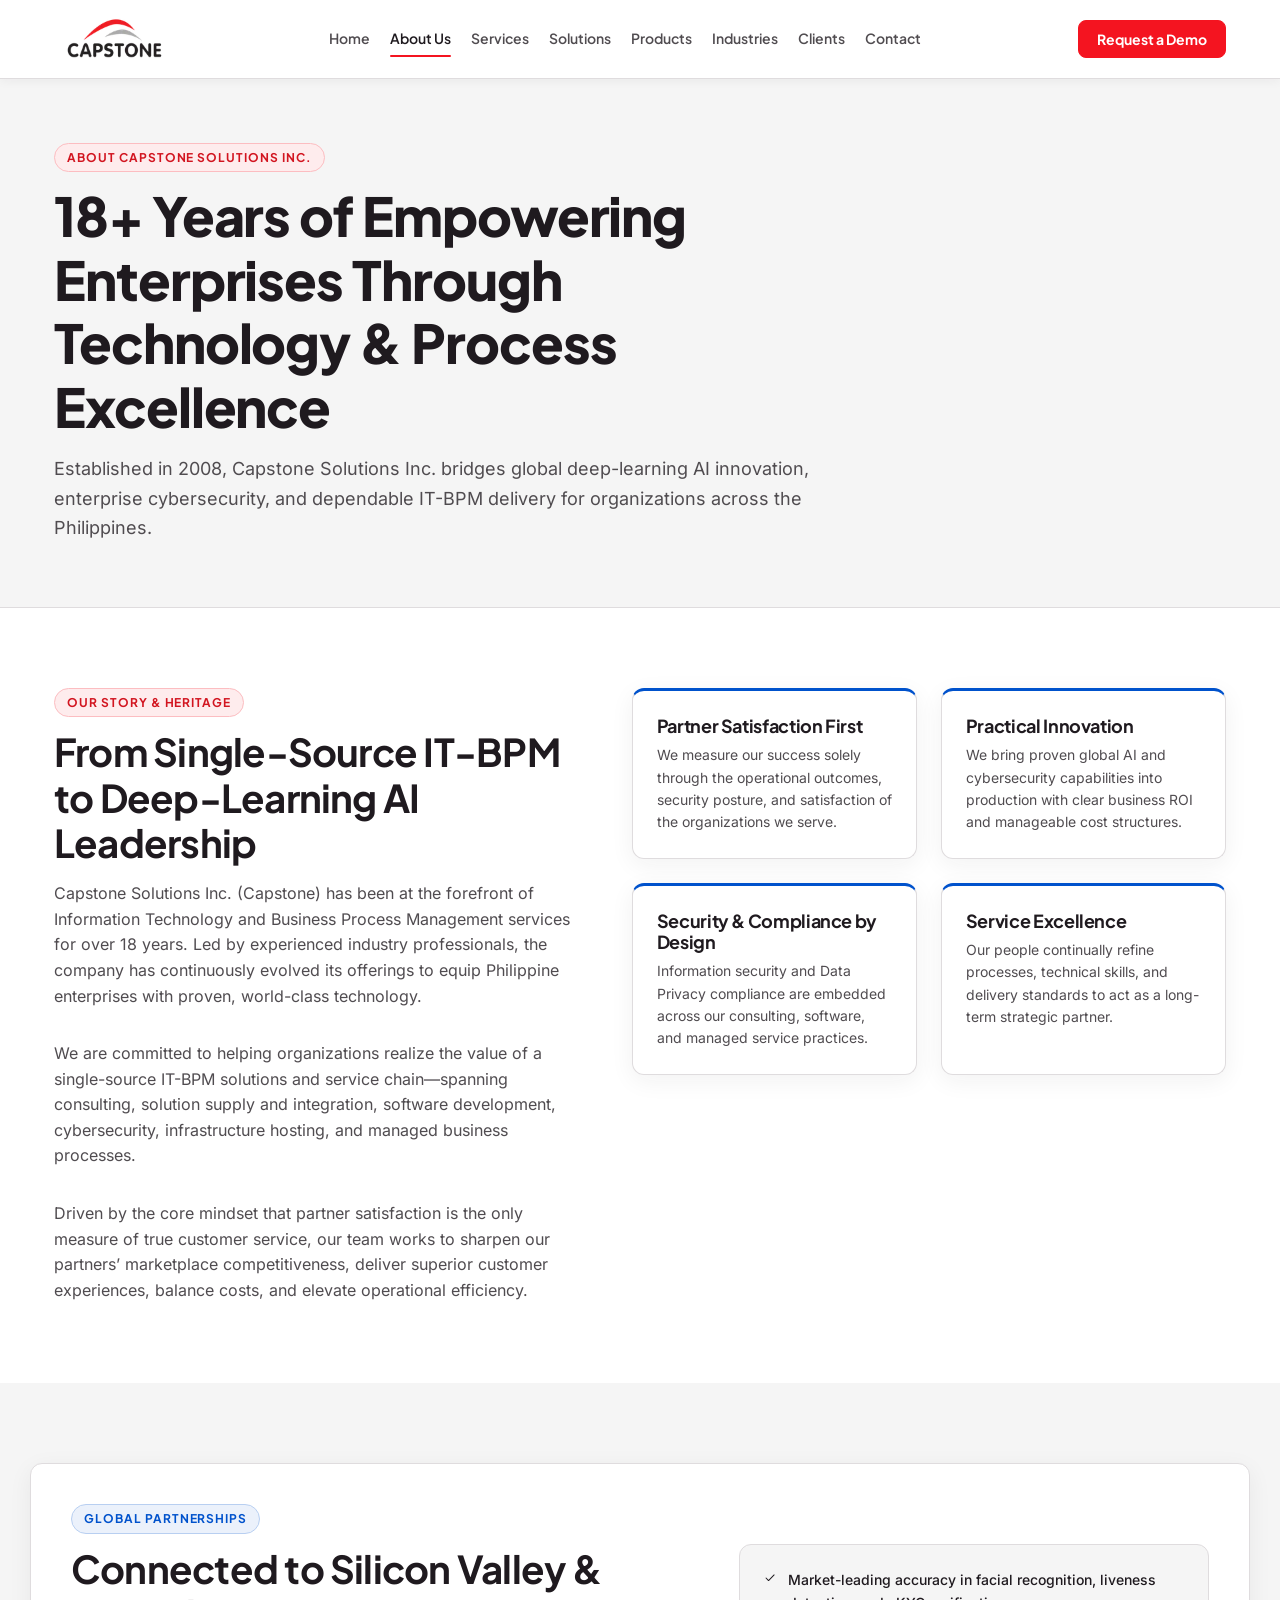
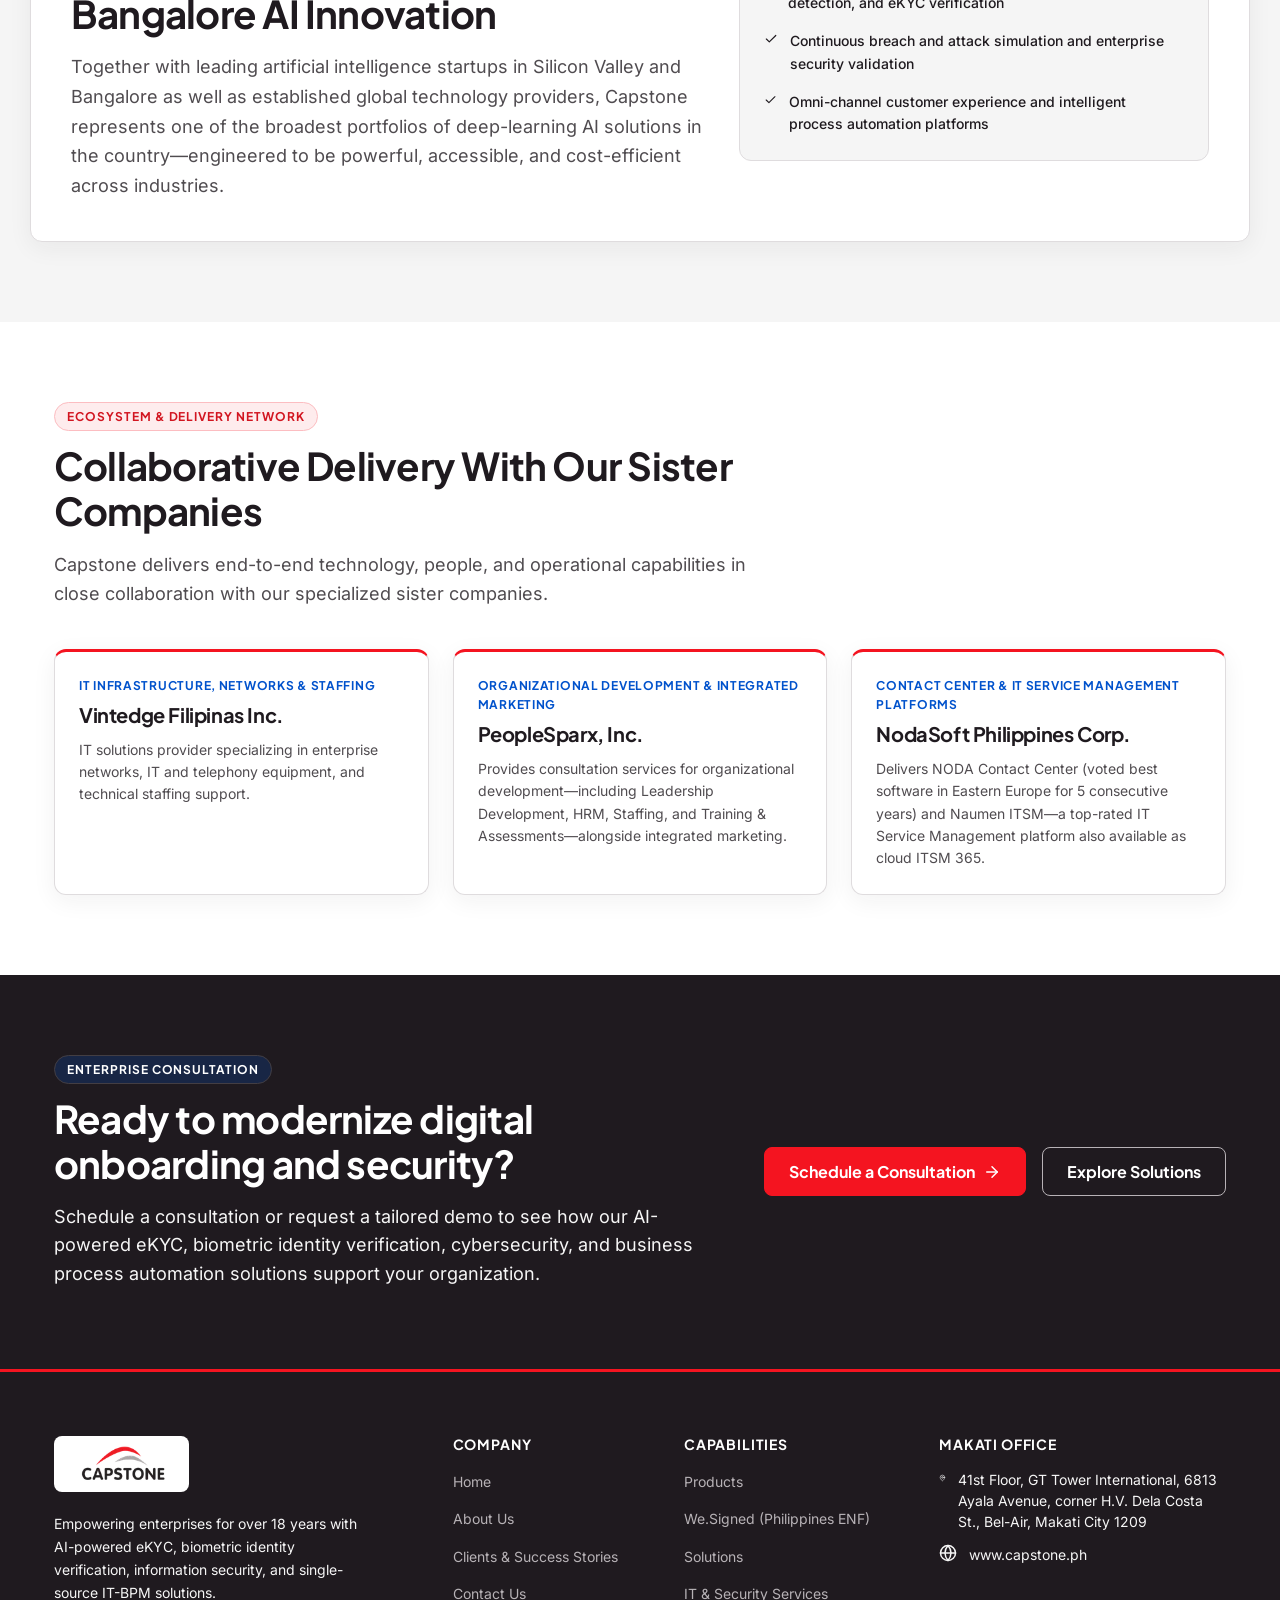
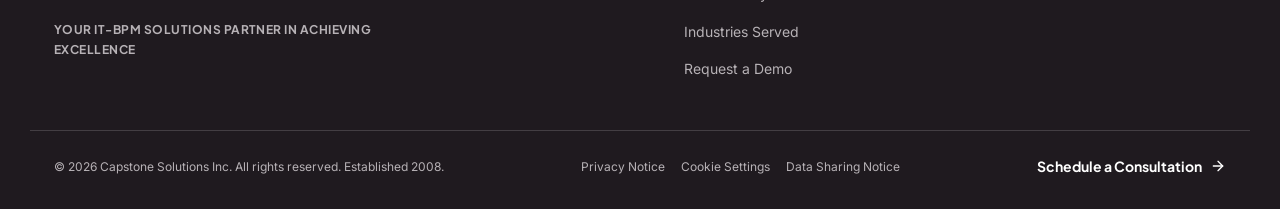
==== commit 7d070426: "Deploy capstone.ph (2026-11-25 06:35:10 UTC)" ====
--- a/about/index.html
+++ b/about/index.html
@@ -2,6 +2,6 @@
 <style>.page-header[data-astro-cid-wu5dj4rx]{padding-block:var(--space-12) var(--space-12);border-bottom:1px solid var(--color-border-subtle)}@media(min-width:1024px){.page-header[data-astro-cid-wu5dj4rx]{padding-block:var(--space-16)}}.page-header__inner[data-astro-cid-wu5dj4rx]{max-width:48rem}.page-header__title[data-astro-cid-wu5dj4rx]{font-size:var(--text-4xl);font-weight:800;margin-bottom:var(--space-4)}.page-header__subtitle[data-astro-cid-wu5dj4rx]{font-size:var(--text-lg);line-height:1.65;color:var(--color-text-secondary)}
 .cta-banner__inner[data-astro-cid-3dyr47cn]{display:flex;flex-direction:column;gap:var(--space-8);align-items:flex-start;justify-content:space-between}@media(min-width:960px){.cta-banner__inner[data-astro-cid-3dyr47cn]{flex-direction:row;align-items:center}}.cta-banner__copy[data-astro-cid-3dyr47cn]{max-width:40rem}.cta-banner__desc[data-astro-cid-3dyr47cn]{font-size:var(--text-lg);line-height:1.6}.cta-banner__actions[data-astro-cid-3dyr47cn]{display:flex;flex-wrap:wrap;gap:var(--space-4);flex-shrink:0}
 .story-grid[data-astro-cid-kh7btl4r]{display:grid;gap:var(--space-10);grid-template-columns:repeat(1,minmax(0,1fr));align-items:start}@media(min-width:1024px){.story-grid[data-astro-cid-kh7btl4r]{grid-template-columns:.95fr 1.05fr}}.story-paragraphs[data-astro-cid-kh7btl4r]{display:flex;flex-direction:column;gap:var(--space-4)}.value-title[data-astro-cid-kh7btl4r]{font-size:var(--text-lg);margin-bottom:var(--space-2)}.value-desc[data-astro-cid-kh7btl4r]{font-size:var(--text-sm)}.ecosystem-box[data-astro-cid-kh7btl4r]{display:grid;gap:var(--space-8);padding:var(--space-8);grid-template-columns:repeat(1,minmax(0,1fr));align-items:center}@media(min-width:960px){.ecosystem-box[data-astro-cid-kh7btl4r]{grid-template-columns:1.15fr .85fr;padding:var(--space-10)}}.ecosystem-list[data-astro-cid-kh7btl4r]{display:flex;flex-direction:column;gap:var(--space-4);background-color:var(--color-bg-section-alt);padding:var(--space-6);border-radius:var(--radius-lg);border:1px solid var(--color-border-subtle)}.ecosystem-list__item[data-astro-cid-kh7btl4r]{display:flex;align-items:flex-start;gap:var(--space-3);font-size:var(--text-sm);font-weight:500;color:var(--color-text-primary)}.ecosystem-list__icon[data-astro-cid-kh7btl4r]{flex-shrink:0;margin-top:2px;color:var(--color-accent-tech)}.sister-focus[data-astro-cid-kh7btl4r]{font-family:var(--font-display);font-size:var(--text-xs);font-weight:700;text-transform:uppercase;letter-spacing:.06em;color:var(--color-accent-tech);margin-bottom:var(--space-2)}.sister-name[data-astro-cid-kh7btl4r]{font-size:var(--text-xl);margin-bottom:var(--space-3)}.sister-desc[data-astro-cid-kh7btl4r]{font-size:var(--text-sm)}
-</style></head> <body data-astro-cid-37fxchfa> <a href="#main-content" class="skip-link" data-astro-cid-37fxchfa>Skip to main content</a> <header class="site-header" data-astro-cid-3ef6ksr2> <div class="container site-header__inner" data-astro-cid-3ef6ksr2> <a href="/" class="site-header__brand" aria-label="Capstone Solutions Inc." data-astro-cid-3ef6ksr2> <img src="/_astro/capstone-logo.mWWDbuo2_Z1R6G24.webp" alt="Capstone Solutions Inc." loading="eager" data-astro-cid-3ef6ksr2="true" decoding="async" fetchpriority="auto" width="176" height="69" class="site-header__logo"> </a> <nav class="site-nav" aria-label="Primary navigation" data-astro-cid-3ef6ksr2> <ul class="site-nav__list" data-astro-cid-3ef6ksr2> <li data-astro-cid-3ef6ksr2> <a href="/" class="site-nav__link" data-astro-cid-3ef6ksr2> Home </a> </li><li data-astro-cid-3ef6ksr2> <a href="/about" class="site-nav__link is-active" aria-current="page" data-astro-cid-3ef6ksr2> About Us </a> </li><li data-astro-cid-3ef6ksr2> <a href="/services" class="site-nav__link" data-astro-cid-3ef6ksr2> Services </a> </li><li data-astro-cid-3ef6ksr2> <a href="/solutions" class="site-nav__link" data-astro-cid-3ef6ksr2> Solutions </a> </li><li data-astro-cid-3ef6ksr2> <a href="/industries" class="site-nav__link" data-astro-cid-3ef6ksr2> Industries </a> </li><li data-astro-cid-3ef6ksr2> <a href="/clients" class="site-nav__link" data-astro-cid-3ef6ksr2> Clients </a> </li><li data-astro-cid-3ef6ksr2> <a href="/contact" class="site-nav__link" data-astro-cid-3ef6ksr2> Contact </a> </li> </ul> </nav> <div class="site-header__actions" data-astro-cid-3ef6ksr2> <a href="/contact" class="btn btn--primary btn--sm" data-astro-cid-3ef6ksr2> Request a Demo </a> <button type="button" class="mobile-toggle" aria-label="Open navigation menu" aria-expanded="false" aria-controls="mobile-nav-drawer" data-mobile-toggle data-astro-cid-3ef6ksr2> <svg width="24" height="24" viewBox="0 0 24 24" fill="none" stroke="currentColor" stroke-width="2" stroke-linecap="round" stroke-linejoin="round" class aria-hidden="true">           <path d="M4 6h16"></path> <path d="M4 12h16"></path> <path d="M4 18h16"></path>   </svg> </button> </div> </div> <div id="mobile-nav-drawer" class="mobile-drawer" hidden data-mobile-drawer data-astro-cid-3ef6ksr2> <div class="container mobile-drawer__inner" data-astro-cid-3ef6ksr2> <nav aria-label="Mobile navigation" data-astro-cid-3ef6ksr2> <ul class="mobile-drawer__list" data-astro-cid-3ef6ksr2> <li data-astro-cid-3ef6ksr2> <a href="/" class="mobile-drawer__link" data-astro-cid-3ef6ksr2> Home </a> </li><li data-astro-cid-3ef6ksr2> <a href="/about" class="mobile-drawer__link is-active" aria-current="page" data-astro-cid-3ef6ksr2> About Us </a> </li><li data-astro-cid-3ef6ksr2> <a href="/services" class="mobile-drawer__link" data-astro-cid-3ef6ksr2> Services </a> </li><li data-astro-cid-3ef6ksr2> <a href="/solutions" class="mobile-drawer__link" data-astro-cid-3ef6ksr2> Solutions </a> </li><li data-astro-cid-3ef6ksr2> <a href="/industries" class="mobile-drawer__link" data-astro-cid-3ef6ksr2> Industries </a> </li><li data-astro-cid-3ef6ksr2> <a href="/clients" class="mobile-drawer__link" data-astro-cid-3ef6ksr2> Clients </a> </li><li data-astro-cid-3ef6ksr2> <a href="/contact" class="mobile-drawer__link" data-astro-cid-3ef6ksr2> Contact </a> </li> </ul> </nav> <div class="mobile-drawer__cta" data-astro-cid-3ef6ksr2> <a href="/contact" class="btn btn--primary" data-astro-cid-3ef6ksr2> Schedule a Consultation </a> </div> </div> </div> </header> <script type="module">const e=document.querySelector("[data-mobile-toggle]"),t=document.querySelector("[data-mobile-drawer]");if(e instanceof HTMLButtonElement&&t instanceof HTMLElement){const a=()=>{t.hidden=!0,e.setAttribute("aria-expanded","false"),e.setAttribute("aria-label","Open navigation menu")};e.addEventListener("click",()=>{e.getAttribute("aria-expanded")==="true"?a():(t.hidden=!1,e.setAttribute("aria-expanded","true"),e.setAttribute("aria-label","Close navigation menu"))}),document.addEventListener("keydown",n=>{n.key==="Escape"&&e.getAttribute("aria-expanded")==="true"&&(a(),e.focus())})}</script>  <main id="main-content" data-astro-cid-37fxchfa>  <section class="page-header section--alt" data-astro-cid-wu5dj4rx> <div class="container" data-astro-cid-wu5dj4rx> <div class="page-header__inner" data-astro-cid-wu5dj4rx> <span class="eyebrow eyebrow--brand" data-astro-cid-wu5dj4rx> About Capstone Solutions Inc. </span> <h1 class="page-header__title" data-astro-cid-wu5dj4rx>18+ Years of Empowering Enterprises Through Technology &amp; Process Excellence</h1> <p class="page-header__subtitle" data-astro-cid-wu5dj4rx>Established in 2008, Capstone Solutions Inc. bridges global deep-learning AI innovation, enterprise cybersecurity, and dependable IT-BPM delivery for organizations across the Philippines.</p> </div> </div> </section>  <section class="section" data-astro-cid-kh7btl4r> <div class="container story-grid" data-astro-cid-kh7btl4r> <div data-astro-cid-kh7btl4r> <span class="eyebrow eyebrow--brand" data-astro-cid-kh7btl4r>Our Story &amp; Heritage</span> <h2 class="section-title" data-astro-cid-kh7btl4r>From Single-Source IT-BPM to Deep-Learning AI Leadership</h2> <div class="story-paragraphs" data-astro-cid-kh7btl4r> <p data-astro-cid-kh7btl4r>Capstone Solutions Inc. (Capstone) has been at the forefront of Information Technology and Business Process Management services for over 18 years. Led by experienced industry professionals, the company has continuously evolved its offerings to equip Philippine enterprises with proven, world-class technology.</p><p data-astro-cid-kh7btl4r>We are committed to helping organizations realize the value of a single-source IT-BPM solutions and service chain—spanning consulting, solution supply and integration, software development, cybersecurity, infrastructure hosting, and managed business processes.</p><p data-astro-cid-kh7btl4r>Driven by the core mindset that partner satisfaction is the only measure of true customer service, our team works to sharpen our partners’ marketplace competitiveness, deliver superior customer experiences, balance costs, and elevate operational efficiency.</p> </div> </div> <div class="grid grid--2" data-astro-cid-kh7btl4r> <article class="card card--accent-tech" data-astro-cid-kh7btl4r> <h3 class="value-title" data-astro-cid-kh7btl4r>Partner Satisfaction First</h3> <p class="value-desc" data-astro-cid-kh7btl4r>We measure our success solely through the operational outcomes, security posture, and satisfaction of the organizations we serve.</p> </article><article class="card card--accent-tech" data-astro-cid-kh7btl4r> <h3 class="value-title" data-astro-cid-kh7btl4r>Practical Innovation</h3> <p class="value-desc" data-astro-cid-kh7btl4r>We bring proven global AI and cybersecurity capabilities into production with clear business ROI and manageable cost structures.</p> </article><article class="card card--accent-tech" data-astro-cid-kh7btl4r> <h3 class="value-title" data-astro-cid-kh7btl4r>Security &amp; Compliance by Design</h3> <p class="value-desc" data-astro-cid-kh7btl4r>Information security and Data Privacy compliance are embedded across our consulting, software, and managed service practices.</p> </article><article class="card card--accent-tech" data-astro-cid-kh7btl4r> <h3 class="value-title" data-astro-cid-kh7btl4r>Service Excellence</h3> <p class="value-desc" data-astro-cid-kh7btl4r>Our people continually refine processes, technical skills, and delivery standards to act as a long-term strategic partner.</p> </article> </div> </div> </section> <section class="section section--alt" data-astro-cid-kh7btl4r> <div class="container ecosystem-box card" data-astro-cid-kh7btl4r> <div data-astro-cid-kh7btl4r> <span class="eyebrow eyebrow--tech" data-astro-cid-kh7btl4r>Global Partnerships</span> <h2 class="section-title" data-astro-cid-kh7btl4r>Connected to Silicon Valley &amp; Bangalore AI Innovation</h2> <p class="section-subtitle" data-astro-cid-kh7btl4r>Together with leading artificial intelligence startups in Silicon Valley and Bangalore as well as established global technology providers, Capstone represents one of the broadest portfolios of deep-learning AI solutions in the country—engineered to be powerful, accessible, and cost-efficient across industries.</p> </div> <ul class="ecosystem-list" data-astro-cid-kh7btl4r> <li class="ecosystem-list__item" data-astro-cid-kh7btl4r> <svg width="18" height="18" viewBox="0 0 24 24" fill="none" stroke="currentColor" stroke-width="2" stroke-linecap="round" stroke-linejoin="round" class="ecosystem-list__icon" aria-hidden="true">     <path d="M20 6 9 17l-5-5"></path>       </svg> <span data-astro-cid-kh7btl4r>Market-leading accuracy in facial recognition, liveness detection, and eKYC verification</span> </li><li class="ecosystem-list__item" data-astro-cid-kh7btl4r> <svg width="18" height="18" viewBox="0 0 24 24" fill="none" stroke="currentColor" stroke-width="2" stroke-linecap="round" stroke-linejoin="round" class="ecosystem-list__icon" aria-hidden="true">     <path d="M20 6 9 17l-5-5"></path>       </svg> <span data-astro-cid-kh7btl4r>Continuous breach and attack simulation and enterprise security validation</span> </li><li class="ecosystem-list__item" data-astro-cid-kh7btl4r> <svg width="18" height="18" viewBox="0 0 24 24" fill="none" stroke="currentColor" stroke-width="2" stroke-linecap="round" stroke-linejoin="round" class="ecosystem-list__icon" aria-hidden="true">     <path d="M20 6 9 17l-5-5"></path>       </svg> <span data-astro-cid-kh7btl4r>Omni-channel customer experience and intelligent process automation platforms</span> </li> </ul> </div> </section> <section class="section" data-astro-cid-kh7btl4r> <div class="container" data-astro-cid-kh7btl4r> <div class="section-header" data-astro-cid-kh7btl4r> <span class="eyebrow eyebrow--brand" data-astro-cid-kh7btl4r>Ecosystem &amp; Delivery Network</span> <h2 class="section-title" data-astro-cid-kh7btl4r>Collaborative Delivery With Our Sister Companies</h2> <p class="section-subtitle" data-astro-cid-kh7btl4r>Capstone delivers end-to-end technology, people, and operational capabilities in close collaboration with our specialized sister companies.</p> </div> <div class="grid grid--3" data-astro-cid-kh7btl4r> <article class="card card--accent-brand" data-astro-cid-kh7btl4r> <p class="sister-focus" data-astro-cid-kh7btl4r>IT Infrastructure, Networks &amp; Staffing</p> <h3 class="sister-name" data-astro-cid-kh7btl4r>Vintedge Filipinas Inc.</h3> <p class="sister-desc" data-astro-cid-kh7btl4r>IT solutions provider specializing in enterprise networks, IT and telephony equipment, and technical staffing support.</p> </article><article class="card card--accent-brand" data-astro-cid-kh7btl4r> <p class="sister-focus" data-astro-cid-kh7btl4r>Organizational Development &amp; Integrated Marketing</p> <h3 class="sister-name" data-astro-cid-kh7btl4r>PeopleSparx, Inc.</h3> <p class="sister-desc" data-astro-cid-kh7btl4r>Provides consultation services for organizational development—including Leadership Development, HRM, Staffing, and Training &amp; Assessments—alongside integrated marketing.</p> </article><article class="card card--accent-brand" data-astro-cid-kh7btl4r> <p class="sister-focus" data-astro-cid-kh7btl4r>Contact Center &amp; IT Service Management Platforms</p> <h3 class="sister-name" data-astro-cid-kh7btl4r>NodaSoft Philippines Corp.</h3> <p class="sister-desc" data-astro-cid-kh7btl4r>Delivers NODA Contact Center (voted best software in Eastern Europe for 5 consecutive years) and Naumen ITSM—a top-rated IT Service Management platform also available as cloud ITSM 365.</p> </article> </div> </div> </section> <section class="section section--dark cta-banner" data-astro-cid-3dyr47cn> <div class="container cta-banner__inner" data-astro-cid-3dyr47cn> <div class="cta-banner__copy" data-astro-cid-3dyr47cn> <span class="eyebrow eyebrow--dark" data-astro-cid-3dyr47cn>Enterprise Consultation</span> <h2 class="section-title" data-astro-cid-3dyr47cn>Ready to modernize digital onboarding and security?</h2> <p class="cta-banner__desc" data-astro-cid-3dyr47cn>Schedule a consultation or request a tailored demo to see how our AI-powered eKYC, biometric identity verification, cybersecurity, and business process automation solutions support your organization.</p> </div> <div class="cta-banner__actions" data-astro-cid-3dyr47cn> <a href="/contact" class="btn btn--primary" data-astro-cid-3dyr47cn> Schedule a Consultation <svg width="18" height="18" viewBox="0 0 24 24" fill="none" stroke="currentColor" stroke-width="2" stroke-linecap="round" stroke-linejoin="round" class aria-hidden="true">       <path d="M5 12h14"></path> <path d="m12 5 7 7-7 7"></path>       </svg> </a> <a href="/solutions" class="btn btn--ghost-light" data-astro-cid-3dyr47cn> Explore Solutions </a> </div> </div> </section>   </main> <footer class="site-footer section--dark" data-astro-cid-sz7xmlte> <div class="container site-footer__grid" data-astro-cid-sz7xmlte> <div class="site-footer__brand-col" data-astro-cid-sz7xmlte> <a href="/" class="site-footer__logo-pill" aria-label="Capstone Solutions Inc." data-astro-cid-sz7xmlte> <img src="/_astro/capstone-logo.mWWDbuo2_18FJ9M.webp" alt="Capstone Solutions Inc." data-astro-cid-sz7xmlte="true" loading="lazy" decoding="async" fetchpriority="auto" width="160" height="62" class="site-footer__logo"> </a> <p class="site-footer__summary" data-astro-cid-sz7xmlte>Empowering enterprises for over 18 years with AI-powered eKYC, biometric identity verification, information security, and single-source IT-BPM solutions.</p> <p class="site-footer__tagline" data-astro-cid-sz7xmlte>Your IT-BPM Solutions Partner in Achieving Excellence</p> </div> <div class="site-footer__col" data-astro-cid-sz7xmlte> <h2 class="site-footer__heading" data-astro-cid-sz7xmlte>Company</h2> <ul class="site-footer__links" data-astro-cid-sz7xmlte> <li data-astro-cid-sz7xmlte> <a href="/" class="site-footer__link" data-astro-cid-sz7xmlte> Home </a> </li><li data-astro-cid-sz7xmlte> <a href="/about" class="site-footer__link" data-astro-cid-sz7xmlte> About Us </a> </li><li data-astro-cid-sz7xmlte> <a href="/clients" class="site-footer__link" data-astro-cid-sz7xmlte> Clients &amp; Success Stories </a> </li><li data-astro-cid-sz7xmlte> <a href="/contact" class="site-footer__link" data-astro-cid-sz7xmlte> Contact Us </a> </li> </ul> </div><div class="site-footer__col" data-astro-cid-sz7xmlte> <h2 class="site-footer__heading" data-astro-cid-sz7xmlte>Capabilities</h2> <ul class="site-footer__links" data-astro-cid-sz7xmlte> <li data-astro-cid-sz7xmlte> <a href="/solutions" class="site-footer__link" data-astro-cid-sz7xmlte> Solutions &amp; AI Products </a> </li><li data-astro-cid-sz7xmlte> <a href="/services" class="site-footer__link" data-astro-cid-sz7xmlte> IT &amp; Security Services </a> </li><li data-astro-cid-sz7xmlte> <a href="/industries" class="site-footer__link" data-astro-cid-sz7xmlte> Industries Served </a> </li><li data-astro-cid-sz7xmlte> <a href="/contact" class="site-footer__link" data-astro-cid-sz7xmlte> Request a Demo </a> </li> </ul> </div> <div class="site-footer__col" data-astro-cid-sz7xmlte> <h2 class="site-footer__heading" data-astro-cid-sz7xmlte>Makati Office</h2> <ul class="site-footer__contact" data-astro-cid-sz7xmlte> <li class="site-footer__contact-item" data-astro-cid-sz7xmlte> <svg width="18" height="18" viewBox="0 0 24 24" fill="none" stroke="currentColor" stroke-width="2" stroke-linecap="round" stroke-linejoin="round" class="site-footer__icon" aria-hidden="true">        <path d="M20 10c0 6-8 12-8 12s-8-6-8-12a8 8 0 0 1 16 0z"></path> <circle cx="12" cy="10" r="3"></circle>      </svg> <span data-astro-cid-sz7xmlte>41st Floor, GT Tower International, 6813 Ayala Avenue, corner H.V. Dela Costa St., Bel-Air, Makati City 1209</span> </li> <li class="site-footer__contact-item" data-astro-cid-sz7xmlte> <svg width="18" height="18" viewBox="0 0 24 24" fill="none" stroke="currentColor" stroke-width="2" stroke-linecap="round" stroke-linejoin="round" class="site-footer__icon" aria-hidden="true">         <circle cx="12" cy="12" r="10"></circle> <path d="M2 12h20"></path> <path d="M12 2a15.3 15.3 0 0 1 4 10 15.3 15.3 0 0 1-4 10 15.3 15.3 0 0 1-4-10 15.3 15.3 0 0 1 4-10z"></path>     </svg> <span data-astro-cid-sz7xmlte>www.capstone.ph</span> </li> </ul> </div> </div> <div class="container site-footer__bottom" data-astro-cid-sz7xmlte> <p class="site-footer__copyright" data-astro-cid-sz7xmlte>
+</style></head> <body data-astro-cid-37fxchfa> <a href="#main-content" class="skip-link" data-astro-cid-37fxchfa>Skip to main content</a> <header class="site-header" data-astro-cid-3ef6ksr2> <div class="container site-header__inner" data-astro-cid-3ef6ksr2> <a href="/" class="site-header__brand" aria-label="Capstone Solutions Inc." data-astro-cid-3ef6ksr2> <img src="/_astro/capstone-logo.mWWDbuo2_Z1R6G24.webp" alt="Capstone Solutions Inc." loading="eager" data-astro-cid-3ef6ksr2="true" decoding="async" fetchpriority="auto" width="176" height="69" class="site-header__logo"> </a> <nav class="site-nav" aria-label="Primary navigation" data-astro-cid-3ef6ksr2> <ul class="site-nav__list" data-astro-cid-3ef6ksr2> <li data-astro-cid-3ef6ksr2> <a href="/" class="site-nav__link" data-astro-cid-3ef6ksr2> Home </a> </li><li data-astro-cid-3ef6ksr2> <a href="/about" class="site-nav__link is-active" aria-current="page" data-astro-cid-3ef6ksr2> About Us </a> </li><li data-astro-cid-3ef6ksr2> <a href="/services" class="site-nav__link" data-astro-cid-3ef6ksr2> Services </a> </li><li data-astro-cid-3ef6ksr2> <a href="/solutions" class="site-nav__link" data-astro-cid-3ef6ksr2> Solutions </a> </li><li data-astro-cid-3ef6ksr2> <a href="/products" class="site-nav__link" data-astro-cid-3ef6ksr2> Products </a> </li><li data-astro-cid-3ef6ksr2> <a href="/industries" class="site-nav__link" data-astro-cid-3ef6ksr2> Industries </a> </li><li data-astro-cid-3ef6ksr2> <a href="/clients" class="site-nav__link" data-astro-cid-3ef6ksr2> Clients </a> </li><li data-astro-cid-3ef6ksr2> <a href="/contact" class="site-nav__link" data-astro-cid-3ef6ksr2> Contact </a> </li> </ul> </nav> <div class="site-header__actions" data-astro-cid-3ef6ksr2> <a href="/contact" class="btn btn--primary btn--sm" data-astro-cid-3ef6ksr2> Request a Demo </a> <button type="button" class="mobile-toggle" aria-label="Open navigation menu" aria-expanded="false" aria-controls="mobile-nav-drawer" data-mobile-toggle data-astro-cid-3ef6ksr2> <svg width="24" height="24" viewBox="0 0 24 24" fill="none" stroke="currentColor" stroke-width="2" stroke-linecap="round" stroke-linejoin="round" class aria-hidden="true">            <path d="M4 6h16"></path> <path d="M4 12h16"></path> <path d="M4 18h16"></path>   </svg> </button> </div> </div> <div id="mobile-nav-drawer" class="mobile-drawer" hidden data-mobile-drawer data-astro-cid-3ef6ksr2> <div class="container mobile-drawer__inner" data-astro-cid-3ef6ksr2> <nav aria-label="Mobile navigation" data-astro-cid-3ef6ksr2> <ul class="mobile-drawer__list" data-astro-cid-3ef6ksr2> <li data-astro-cid-3ef6ksr2> <a href="/" class="mobile-drawer__link" data-astro-cid-3ef6ksr2> Home </a> </li><li data-astro-cid-3ef6ksr2> <a href="/about" class="mobile-drawer__link is-active" aria-current="page" data-astro-cid-3ef6ksr2> About Us </a> </li><li data-astro-cid-3ef6ksr2> <a href="/services" class="mobile-drawer__link" data-astro-cid-3ef6ksr2> Services </a> </li><li data-astro-cid-3ef6ksr2> <a href="/solutions" class="mobile-drawer__link" data-astro-cid-3ef6ksr2> Solutions </a> </li><li data-astro-cid-3ef6ksr2> <a href="/products" class="mobile-drawer__link" data-astro-cid-3ef6ksr2> Products </a> </li><li data-astro-cid-3ef6ksr2> <a href="/industries" class="mobile-drawer__link" data-astro-cid-3ef6ksr2> Industries </a> </li><li data-astro-cid-3ef6ksr2> <a href="/clients" class="mobile-drawer__link" data-astro-cid-3ef6ksr2> Clients </a> </li><li data-astro-cid-3ef6ksr2> <a href="/contact" class="mobile-drawer__link" data-astro-cid-3ef6ksr2> Contact </a> </li> </ul> </nav> <div class="mobile-drawer__cta" data-astro-cid-3ef6ksr2> <a href="/contact" class="btn btn--primary" data-astro-cid-3ef6ksr2> Schedule a Consultation </a> </div> </div> </div> </header> <script type="module">const e=document.querySelector("[data-mobile-toggle]"),t=document.querySelector("[data-mobile-drawer]");if(e instanceof HTMLButtonElement&&t instanceof HTMLElement){const a=()=>{t.hidden=!0,e.setAttribute("aria-expanded","false"),e.setAttribute("aria-label","Open navigation menu")};e.addEventListener("click",()=>{e.getAttribute("aria-expanded")==="true"?a():(t.hidden=!1,e.setAttribute("aria-expanded","true"),e.setAttribute("aria-label","Close navigation menu"))}),document.addEventListener("keydown",n=>{n.key==="Escape"&&e.getAttribute("aria-expanded")==="true"&&(a(),e.focus())})}</script>  <main id="main-content" data-astro-cid-37fxchfa>  <section class="page-header section--alt" data-astro-cid-wu5dj4rx> <div class="container" data-astro-cid-wu5dj4rx> <div class="page-header__inner" data-astro-cid-wu5dj4rx> <span class="eyebrow eyebrow--brand" data-astro-cid-wu5dj4rx> About Capstone Solutions Inc. </span> <h1 class="page-header__title" data-astro-cid-wu5dj4rx>18+ Years of Empowering Enterprises Through Technology &amp; Process Excellence</h1> <p class="page-header__subtitle" data-astro-cid-wu5dj4rx>Established in 2008, Capstone Solutions Inc. bridges global deep-learning AI innovation, enterprise cybersecurity, and dependable IT-BPM delivery for organizations across the Philippines.</p> </div> </div> </section>  <section class="section" data-astro-cid-kh7btl4r> <div class="container story-grid" data-astro-cid-kh7btl4r> <div data-astro-cid-kh7btl4r> <span class="eyebrow eyebrow--brand" data-astro-cid-kh7btl4r>Our Story &amp; Heritage</span> <h2 class="section-title" data-astro-cid-kh7btl4r>From Single-Source IT-BPM to Deep-Learning AI Leadership</h2> <div class="story-paragraphs" data-astro-cid-kh7btl4r> <p data-astro-cid-kh7btl4r>Capstone Solutions Inc. (Capstone) has been at the forefront of Information Technology and Business Process Management services for over 18 years. Led by experienced industry professionals, the company has continuously evolved its offerings to equip Philippine enterprises with proven, world-class technology.</p><p data-astro-cid-kh7btl4r>We are committed to helping organizations realize the value of a single-source IT-BPM solutions and service chain—spanning consulting, solution supply and integration, software development, cybersecurity, infrastructure hosting, and managed business processes.</p><p data-astro-cid-kh7btl4r>Driven by the core mindset that partner satisfaction is the only measure of true customer service, our team works to sharpen our partners’ marketplace competitiveness, deliver superior customer experiences, balance costs, and elevate operational efficiency.</p> </div> </div> <div class="grid grid--2" data-astro-cid-kh7btl4r> <article class="card card--accent-tech" data-astro-cid-kh7btl4r> <h3 class="value-title" data-astro-cid-kh7btl4r>Partner Satisfaction First</h3> <p class="value-desc" data-astro-cid-kh7btl4r>We measure our success solely through the operational outcomes, security posture, and satisfaction of the organizations we serve.</p> </article><article class="card card--accent-tech" data-astro-cid-kh7btl4r> <h3 class="value-title" data-astro-cid-kh7btl4r>Practical Innovation</h3> <p class="value-desc" data-astro-cid-kh7btl4r>We bring proven global AI and cybersecurity capabilities into production with clear business ROI and manageable cost structures.</p> </article><article class="card card--accent-tech" data-astro-cid-kh7btl4r> <h3 class="value-title" data-astro-cid-kh7btl4r>Security &amp; Compliance by Design</h3> <p class="value-desc" data-astro-cid-kh7btl4r>Information security and Data Privacy compliance are embedded across our consulting, software, and managed service practices.</p> </article><article class="card card--accent-tech" data-astro-cid-kh7btl4r> <h3 class="value-title" data-astro-cid-kh7btl4r>Service Excellence</h3> <p class="value-desc" data-astro-cid-kh7btl4r>Our people continually refine processes, technical skills, and delivery standards to act as a long-term strategic partner.</p> </article> </div> </div> </section> <section class="section section--alt" data-astro-cid-kh7btl4r> <div class="container ecosystem-box card" data-astro-cid-kh7btl4r> <div data-astro-cid-kh7btl4r> <span class="eyebrow eyebrow--tech" data-astro-cid-kh7btl4r>Global Partnerships</span> <h2 class="section-title" data-astro-cid-kh7btl4r>Connected to Silicon Valley &amp; Bangalore AI Innovation</h2> <p class="section-subtitle" data-astro-cid-kh7btl4r>Together with leading artificial intelligence startups in Silicon Valley and Bangalore as well as established global technology providers, Capstone represents one of the broadest portfolios of deep-learning AI solutions in the country—engineered to be powerful, accessible, and cost-efficient across industries.</p> </div> <ul class="ecosystem-list" data-astro-cid-kh7btl4r> <li class="ecosystem-list__item" data-astro-cid-kh7btl4r> <svg width="18" height="18" viewBox="0 0 24 24" fill="none" stroke="currentColor" stroke-width="2" stroke-linecap="round" stroke-linejoin="round" class="ecosystem-list__icon" aria-hidden="true">     <path d="M20 6 9 17l-5-5"></path>        </svg> <span data-astro-cid-kh7btl4r>Market-leading accuracy in facial recognition, liveness detection, and eKYC verification</span> </li><li class="ecosystem-list__item" data-astro-cid-kh7btl4r> <svg width="18" height="18" viewBox="0 0 24 24" fill="none" stroke="currentColor" stroke-width="2" stroke-linecap="round" stroke-linejoin="round" class="ecosystem-list__icon" aria-hidden="true">     <path d="M20 6 9 17l-5-5"></path>        </svg> <span data-astro-cid-kh7btl4r>Continuous breach and attack simulation and enterprise security validation</span> </li><li class="ecosystem-list__item" data-astro-cid-kh7btl4r> <svg width="18" height="18" viewBox="0 0 24 24" fill="none" stroke="currentColor" stroke-width="2" stroke-linecap="round" stroke-linejoin="round" class="ecosystem-list__icon" aria-hidden="true">     <path d="M20 6 9 17l-5-5"></path>        </svg> <span data-astro-cid-kh7btl4r>Omni-channel customer experience and intelligent process automation platforms</span> </li> </ul> </div> </section> <section class="section" data-astro-cid-kh7btl4r> <div class="container" data-astro-cid-kh7btl4r> <div class="section-header" data-astro-cid-kh7btl4r> <span class="eyebrow eyebrow--brand" data-astro-cid-kh7btl4r>Ecosystem &amp; Delivery Network</span> <h2 class="section-title" data-astro-cid-kh7btl4r>Collaborative Delivery With Our Sister Companies</h2> <p class="section-subtitle" data-astro-cid-kh7btl4r>Capstone delivers end-to-end technology, people, and operational capabilities in close collaboration with our specialized sister companies.</p> </div> <div class="grid grid--3" data-astro-cid-kh7btl4r> <article class="card card--accent-brand" data-astro-cid-kh7btl4r> <p class="sister-focus" data-astro-cid-kh7btl4r>IT Infrastructure, Networks &amp; Staffing</p> <h3 class="sister-name" data-astro-cid-kh7btl4r>Vintedge Filipinas Inc.</h3> <p class="sister-desc" data-astro-cid-kh7btl4r>IT solutions provider specializing in enterprise networks, IT and telephony equipment, and technical staffing support.</p> </article><article class="card card--accent-brand" data-astro-cid-kh7btl4r> <p class="sister-focus" data-astro-cid-kh7btl4r>Organizational Development &amp; Integrated Marketing</p> <h3 class="sister-name" data-astro-cid-kh7btl4r>PeopleSparx, Inc.</h3> <p class="sister-desc" data-astro-cid-kh7btl4r>Provides consultation services for organizational development—including Leadership Development, HRM, Staffing, and Training &amp; Assessments—alongside integrated marketing.</p> </article><article class="card card--accent-brand" data-astro-cid-kh7btl4r> <p class="sister-focus" data-astro-cid-kh7btl4r>Contact Center &amp; IT Service Management Platforms</p> <h3 class="sister-name" data-astro-cid-kh7btl4r>NodaSoft Philippines Corp.</h3> <p class="sister-desc" data-astro-cid-kh7btl4r>Delivers NODA Contact Center (voted best software in Eastern Europe for 5 consecutive years) and Naumen ITSM—a top-rated IT Service Management platform also available as cloud ITSM 365.</p> </article> </div> </div> </section> <section class="section section--dark cta-banner" data-astro-cid-3dyr47cn> <div class="container cta-banner__inner" data-astro-cid-3dyr47cn> <div class="cta-banner__copy" data-astro-cid-3dyr47cn> <span class="eyebrow eyebrow--dark" data-astro-cid-3dyr47cn>Enterprise Consultation</span> <h2 class="section-title" data-astro-cid-3dyr47cn>Ready to modernize digital onboarding and security?</h2> <p class="cta-banner__desc" data-astro-cid-3dyr47cn>Schedule a consultation or request a tailored demo to see how our AI-powered eKYC, biometric identity verification, cybersecurity, and business process automation solutions support your organization.</p> </div> <div class="cta-banner__actions" data-astro-cid-3dyr47cn> <a href="/contact" class="btn btn--primary" data-astro-cid-3dyr47cn> Schedule a Consultation <svg width="18" height="18" viewBox="0 0 24 24" fill="none" stroke="currentColor" stroke-width="2" stroke-linecap="round" stroke-linejoin="round" class aria-hidden="true">       <path d="M5 12h14"></path> <path d="m12 5 7 7-7 7"></path>        </svg> </a> <a href="/solutions" class="btn btn--ghost-light" data-astro-cid-3dyr47cn> Explore Solutions </a> </div> </div> </section>   </main> <footer class="site-footer section--dark" data-astro-cid-sz7xmlte> <div class="container site-footer__grid" data-astro-cid-sz7xmlte> <div class="site-footer__brand-col" data-astro-cid-sz7xmlte> <a href="/" class="site-footer__logo-pill" aria-label="Capstone Solutions Inc." data-astro-cid-sz7xmlte> <img src="/_astro/capstone-logo.mWWDbuo2_18FJ9M.webp" alt="Capstone Solutions Inc." data-astro-cid-sz7xmlte="true" loading="lazy" decoding="async" fetchpriority="auto" width="160" height="62" class="site-footer__logo"> </a> <p class="site-footer__summary" data-astro-cid-sz7xmlte>Empowering enterprises for over 18 years with AI-powered eKYC, biometric identity verification, information security, and single-source IT-BPM solutions.</p> <p class="site-footer__tagline" data-astro-cid-sz7xmlte>Your IT-BPM Solutions Partner in Achieving Excellence</p> </div> <div class="site-footer__col" data-astro-cid-sz7xmlte> <h2 class="site-footer__heading" data-astro-cid-sz7xmlte>Company</h2> <ul class="site-footer__links" data-astro-cid-sz7xmlte> <li data-astro-cid-sz7xmlte> <a href="/" class="site-footer__link" data-astro-cid-sz7xmlte> Home </a> </li><li data-astro-cid-sz7xmlte> <a href="/about" class="site-footer__link" data-astro-cid-sz7xmlte> About Us </a> </li><li data-astro-cid-sz7xmlte> <a href="/clients" class="site-footer__link" data-astro-cid-sz7xmlte> Clients &amp; Success Stories </a> </li><li data-astro-cid-sz7xmlte> <a href="/contact" class="site-footer__link" data-astro-cid-sz7xmlte> Contact Us </a> </li> </ul> </div><div class="site-footer__col" data-astro-cid-sz7xmlte> <h2 class="site-footer__heading" data-astro-cid-sz7xmlte>Capabilities</h2> <ul class="site-footer__links" data-astro-cid-sz7xmlte> <li data-astro-cid-sz7xmlte> <a href="/products" class="site-footer__link" data-astro-cid-sz7xmlte> Products </a> </li><li data-astro-cid-sz7xmlte> <a href="https://enotary.capstone.ph" class="site-footer__link" target="_blank" rel="noopener noreferrer" data-astro-cid-sz7xmlte> We.Signed (Philippines ENF) </a> </li><li data-astro-cid-sz7xmlte> <a href="/solutions" class="site-footer__link" data-astro-cid-sz7xmlte> Solutions </a> </li><li data-astro-cid-sz7xmlte> <a href="/services" class="site-footer__link" data-astro-cid-sz7xmlte> IT &amp; Security Services </a> </li><li data-astro-cid-sz7xmlte> <a href="/industries" class="site-footer__link" data-astro-cid-sz7xmlte> Industries Served </a> </li><li data-astro-cid-sz7xmlte> <a href="/contact" class="site-footer__link" data-astro-cid-sz7xmlte> Request a Demo </a> </li> </ul> </div> <div class="site-footer__col" data-astro-cid-sz7xmlte> <h2 class="site-footer__heading" data-astro-cid-sz7xmlte>Makati Office</h2> <ul class="site-footer__contact" data-astro-cid-sz7xmlte> <li class="site-footer__contact-item" data-astro-cid-sz7xmlte> <svg width="18" height="18" viewBox="0 0 24 24" fill="none" stroke="currentColor" stroke-width="2" stroke-linecap="round" stroke-linejoin="round" class="site-footer__icon" aria-hidden="true">         <path d="M20 10c0 6-8 12-8 12s-8-6-8-12a8 8 0 0 1 16 0z"></path> <circle cx="12" cy="10" r="3"></circle>      </svg> <span data-astro-cid-sz7xmlte>41st Floor, GT Tower International, 6813 Ayala Avenue, corner H.V. Dela Costa St., Bel-Air, Makati City 1209</span> </li> <li class="site-footer__contact-item" data-astro-cid-sz7xmlte> <svg width="18" height="18" viewBox="0 0 24 24" fill="none" stroke="currentColor" stroke-width="2" stroke-linecap="round" stroke-linejoin="round" class="site-footer__icon" aria-hidden="true">          <circle cx="12" cy="12" r="10"></circle> <path d="M2 12h20"></path> <path d="M12 2a15.3 15.3 0 0 1 4 10 15.3 15.3 0 0 1-4 10 15.3 15.3 0 0 1-4-10 15.3 15.3 0 0 1 4-10z"></path>     </svg> <span data-astro-cid-sz7xmlte>www.capstone.ph</span> </li> </ul> </div> </div> <div class="container site-footer__bottom" data-astro-cid-sz7xmlte> <p class="site-footer__copyright" data-astro-cid-sz7xmlte>
 &copy; 2026 Capstone Solutions Inc. All rights reserved. Established 2008.
-</p> <nav class="site-footer__legal" aria-label="Legal notices" data-astro-cid-sz7xmlte> <a href="/privacy-notice" class="site-footer__legal-link" data-astro-cid-sz7xmlte> Privacy Notice </a><a href="/cookie-settings" class="site-footer__legal-link" data-astro-cid-sz7xmlte> Cookie Settings </a><a href="/data-sharing-notice" class="site-footer__legal-link" data-astro-cid-sz7xmlte> Data Sharing Notice </a> </nav> <a href="/contact" class="site-footer__cta-link" data-astro-cid-sz7xmlte> Schedule a Consultation <svg width="16" height="16" viewBox="0 0 24 24" fill="none" stroke="currentColor" stroke-width="2" stroke-linecap="round" stroke-linejoin="round" class aria-hidden="true">       <path d="M5 12h14"></path> <path d="m12 5 7 7-7 7"></path>       </svg> </a> </div> </footer>  </body></html> +</p> <nav class="site-footer__legal" aria-label="Legal notices" data-astro-cid-sz7xmlte> <a href="/privacy-notice" class="site-footer__legal-link" data-astro-cid-sz7xmlte> Privacy Notice </a><a href="/cookie-settings" class="site-footer__legal-link" data-astro-cid-sz7xmlte> Cookie Settings </a><a href="/data-sharing-notice" class="site-footer__legal-link" data-astro-cid-sz7xmlte> Data Sharing Notice </a> </nav> <a href="/contact" class="site-footer__cta-link" data-astro-cid-sz7xmlte> Schedule a Consultation <svg width="16" height="16" viewBox="0 0 24 24" fill="none" stroke="currentColor" stroke-width="2" stroke-linecap="round" stroke-linejoin="round" class aria-hidden="true">       <path d="M5 12h14"></path> <path d="m12 5 7 7-7 7"></path>        </svg> </a> </div> </footer>  </body></html> 
